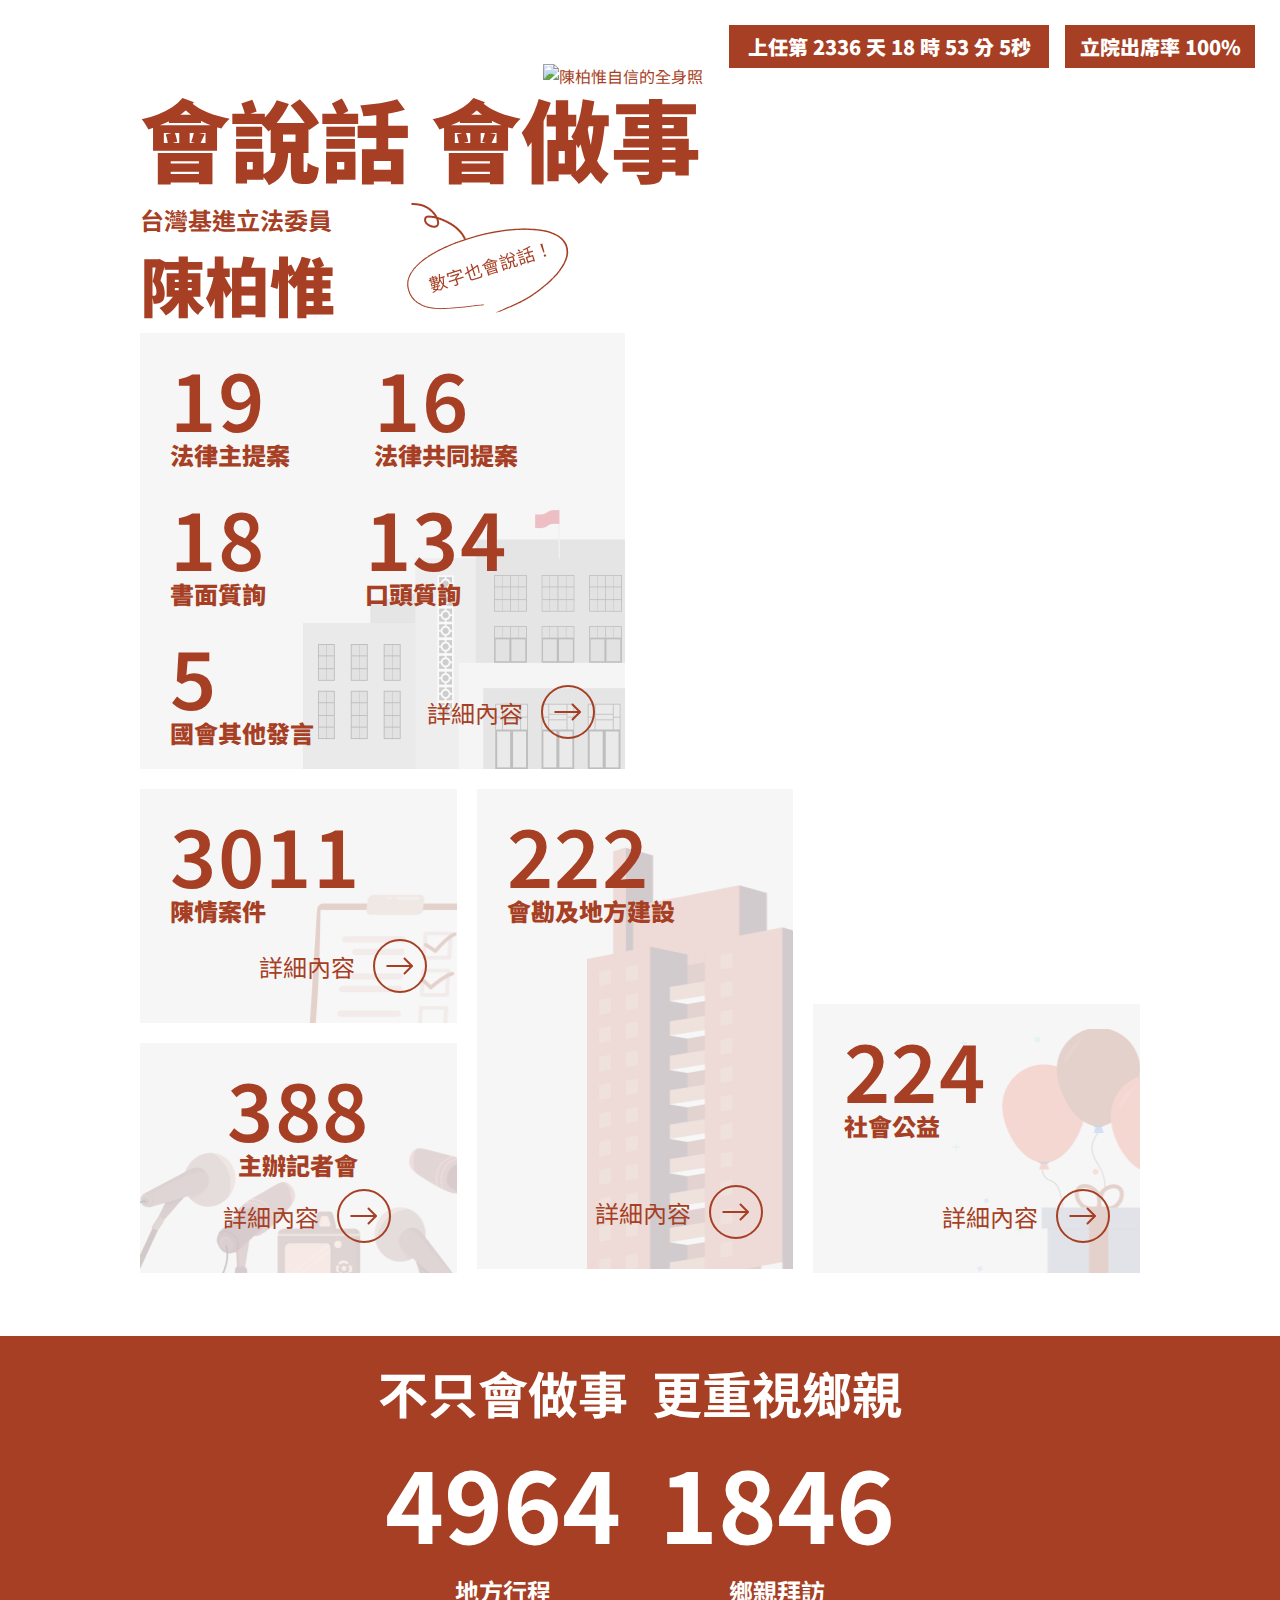
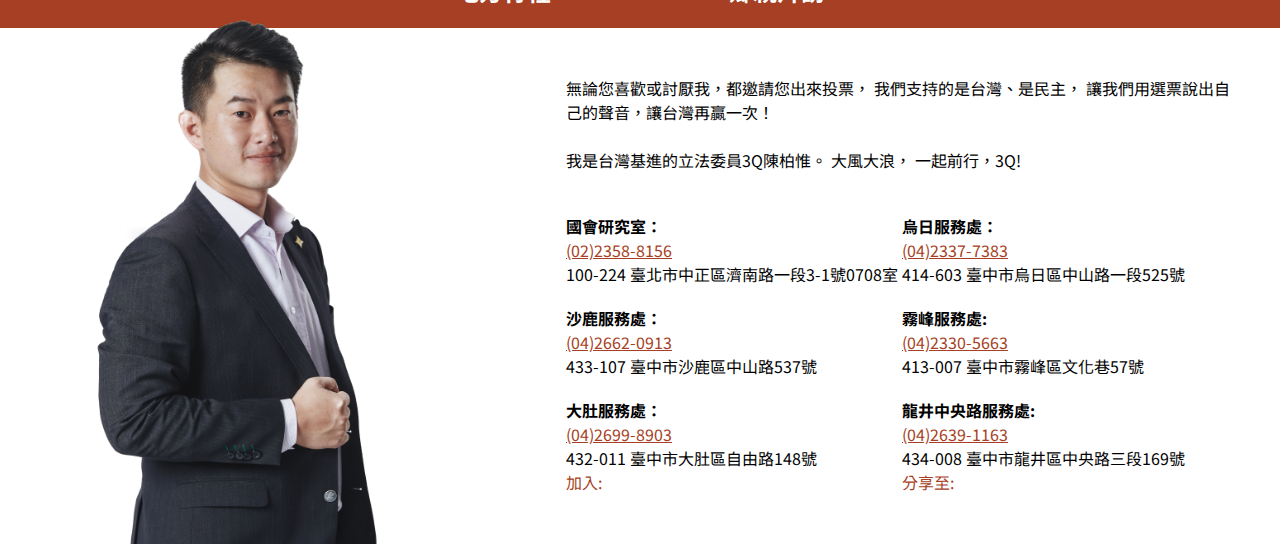
==== index.html @ 0e81a678 "sw-hover-fix" ====
<!DOCTYPE html>
<html lang="en">

<head>
  <meta charset="UTF-8">
  <meta http-equiv="X-UA-Compatible" content="IE=edge,chrome=1">
  <meta name="viewport" content="width=device-width, initial-scale=1">
  <meta name="author" content="Team2">
  <meta name="description" content="好想工作室-業主挑戰賽">
  <title>業主挑戰賽</title>
  <!-- fontawesome的CDN -->
  <script src="https://kit.fontawesome.com/5b47e4858d.js" crossorigin="anonymous"></script>
  <script src="https://kit.fontawesome.com/5b47e4858d.js" crossorigin="anonymous"></script>
  <!-- Bootstrap的CDN -->
  <link href="https://cdn.jsdelivr.net/npm/bootstrap@5.1.3/dist/css/bootstrap.min.css" rel="stylesheet"
    integrity="sha384-1BmE4kWBq78iYhFldvKuhfTAU6auU8tT94WrHftjDbrCEXSU1oBoqyl2QvZ6jIW3" crossorigin="anonymous">
  <link rel="preconnect" href="https://fonts.googleapis.com">
  <link rel="preconnect" href="https://fonts.gstatic.com" crossorigin>
  <link
    href="https://fonts.googleapis.com/css2?family=Akshar:wght@300;400;500;600;700&family=Montserrat:ital,wght@0,100;0,200;0,300;0,400;0,500;0,600;0,700;0,800;0,900;1,100;1,200;1,300;1,400;1,500;1,600;1,700;1,800;1,900&family=Noto+Sans+TC:wght@100;300;400;500;700;900&family=Open+Sans:ital,wght@0,300;0,400;0,500;0,600;0,700;0,800;1,300;1,400;1,500;1,600;1,700;1,800&family=Oswald:wght@200;300;400;500;600;700&family=Pathway+Gothic+One&family=Roboto+Flex:opsz,wght@8..144,100;8..144,200;8..144,300;8..144,400;8..144,500;8..144,600;8..144,700;8..144,800;8..144,900;8..144,1000&family=Roboto:ital,wght@0,100;0,300;0,400;0,500;0,700;0,900;1,100;1,300;1,400;1,500;1,700;1,900&display=swap"
    rel="stylesheet">
  <!-- 我的CSS的extrenal -->
  <link rel="stylesheet" href="./css/style.css">
  <script src="./bluid/airtable.browser.js"></script>
</head>

<body class="">
  <div class="header">
    <div class="header__logo-container">
      <img
        src="https://s3-alpha-sig.figma.com/img/7106/ca35/73e179b699d4f92c9b56b107ef56e5f6?Expires=1669593600&Signature=GzciJcyx9TP-gkRZZDGVA8wSfbCq~[base64]~hjtCT5823YOtnn26zvRK5B4NoJ2rk3ZmOI7w6q3Em9p5K3Nh3J3nrwQxBCd1ZvaR~yBmbOR8xKZ155urpsJBoWMFcQ__&Key-Pair-Id=APKAINTVSUGEWH5XD5UA"
        alt="Taiwan-Radical-Wings-logo">
    </div>
    <nav class="header__nav">
      <div class="header__title-container">
        <div class="header__report">
          <span class="header__term">上任計時中</span>
          <span class="header__attendance">立院出席率 100%</span>
        </div>
        <div class="header__title-content">
          <span class="header__titletext">會說話 會做事</span>
          <span class="header__subtitletext"> 台灣基進立法委員 </span>
          <img src="./images/Group 32.png" />
          <h1>陳柏惟</h1>
        </div>
      </div>
      <div class="header__effect">
        <div class="header__effect-business">
          <div class="header__legislature">
            <div class="header__container first">
              <div class="header__box">
                <div class="header__number personalbillnumber">...</div>
                <div class="header__sub-tittle">法律主提案</div>
              </div>
              <div class="header__box">
                <div class="header__number coworkbillnumber">...</div>
                <div class="header__sub-tittle">法律共同提案</div>
              </div>
            </div>
            <div class="header__container second">
              <div class="header__box">
                <div class="header__number writtenInterpellationnumber">...</div>
                <div class="header__sub-tittle">書面質詢</div>
              </div>
              <div class="header__box">
                <div class="header__number oralinterpellationnumber">...</div>
                <div class="header__sub-tittle">口頭質詢</div>
              </div>
            </div>
            <div class="header__container third">
              <div class="header__box">
                <div class="header__number othersnumber">...</div>
                <div class="header__sub-tittle">國會其他發言</div>
              </div>
              <div class="header__box more">
                <span class="header__sub-tittle-more">詳細內容</span>
                <span class="header__icon">
                  <svg width="54" height="54" viewBox="0 0 54 54" fill="none" xmlns="http://www.w3.org/2000/svg">
                    <circle cx="27" cy="27" r="26" transform="rotate(-90 27 27)" stroke="#A63F24" stroke-width="2" />
                    <path d="M14.2499 27L38.6249 27" stroke="#A63F24" stroke-width="2" stroke-linecap="round"
                      stroke-linejoin="round" />
                    <path d="M31.5 34.5L39 27L31.5 19.5" stroke="#A63F24" stroke-width="2" stroke-linecap="round"
                      stroke-linejoin="round" />
                  </svg>
                </span>
              </div>
            </div>
            <!-- <div class="header__background-container header__background-legislature"></div> -->
          </div>
          <div class="header__petition">
            <div class="header__box">
              <div class="header__number Fnumber">2273</div>
              <div class="header__sub-tittle">陳情案件</div>
            </div>
            <div class="header__box more">
              <span class="header__sub-tittle-more">詳細內容</span>
              <span class="header__icon">
                <svg width="54" height="54" viewBox="0 0 54 54" fill="none" xmlns="http://www.w3.org/2000/svg">
                  <circle cx="27" cy="27" r="26" transform="rotate(-90 27 27)" stroke="#A63F24" stroke-width="2" />
                  <path d="M14.2499 27L38.6249 27" stroke="#A63F24" stroke-width="2" stroke-linecap="round"
                    stroke-linejoin="round" />
                  <path d="M31.5 34.5L39 27L31.5 19.5" stroke="#A63F24" stroke-width="2" stroke-linecap="round"
                    stroke-linejoin="round" />
                </svg>
              </span>
            </div>
          </div>
          <div class="header__press-conference">
            <div class="header__box">
              <div class="header__number Gnumber">13</div>
              <div class="header__sub-tittle">主辦記者會</div>
            </div>
            <div class="header__box more">
              <span class="header__sub-tittle-more">詳細內容</span>
              <span class="header__icon">
                <svg width="54" height="54" viewBox="0 0 54 54" fill="none" xmlns="http://www.w3.org/2000/svg">
                  <circle cx="27" cy="27" r="26" transform="rotate(-90 27 27)" stroke="#A63F24" stroke-width="2" />
                  <path d="M14.2499 27L38.6249 27" stroke="#A63F24" stroke-width="2" stroke-linecap="round"
                    stroke-linejoin="round" />
                  <path d="M31.5 34.5L39 27L31.5 19.5" stroke="#A63F24" stroke-width="2" stroke-linecap="round"
                    stroke-linejoin="round" />
                </svg>
              </span>
            </div>
          </div>
          <div class="header__survey">
            <div class="header__box header__box-z">
              <div class="header__number Hnumber">104</div>
              <div class="header__sub-tittle">會勘及地方建設</div>
            </div>
            <div class="header__box more">
              <span class="header__sub-tittle-more">詳細內容</span>
              <span class="header__icon">
                <svg width="54" height="54" viewBox="0 0 54 54" fill="none" xmlns="http://www.w3.org/2000/svg">
                  <circle cx="27" cy="27" r="26" transform="rotate(-90 27 27)" stroke="#A63F24" stroke-width="2" />
                  <path d="M14.2499 27L38.6249 27" stroke="#A63F24" stroke-width="2" stroke-linecap="round"
                    stroke-linejoin="round" />
                  <path d="M31.5 34.5L39 27L31.5 19.5" stroke="#A63F24" stroke-width="2" stroke-linecap="round"
                    stroke-linejoin="round" />
                </svg>
              </span>
            </div>
          </div>
        </div>
        <div class="header__social-welfare-container">
          <div class="header__social-welfare">
            <div class="header__full-body-img">
              <img
                src="https://s3-alpha-sig.figma.com/img/8d07/aaf3/433424eba52e7d8a1fb50b31cd6e1262?Expires=1669593600&Signature=JqG7V-uTU8tkUiOCFsxYhc4befCNFdH1fsJijh6Le9EjuMGvjbIZ6egx08x8joMirwkJOyzXDZn8gSp6WSmd3a31r1FrnN09jAqielm08kyIqPWKMMhlvfqykD1pLmrg4DtdauJSRQkctGaQksLOB64kgDIX~3nHw2LJVDaP8vwvXAhhMWE-p2vfDKPEmzORv0kQLbaOD62JBhUzBEMMOB23AAVUAOseO2pkgdPdK-KUYMCdMdjBi~nVXOuPF0EY6Q5KhZygZIsJYVSbhK2DKQLakn6x~WMEoktBMs5XbGDBsS3KOWQHo6PdUbd42OqRzIaodGRMDXtIEcSCaBIR3w__&Key-Pair-Id=APKAINTVSUGEWH5XD5UA"
                alt="陳柏惟自信的全身照" />
            </div>
            <div class="header__social-welfare-hover">
              <div class="header__box header__box-z">
                <div class="header__number Inumber">...</div>
                <div class="header__sub-tittle">社會公益</div>
              </div>
              <div class="header__box more">
                <span class="header__sub-tittle-more">詳細內容</span>
                <span class="header__icon">
                  <svg width="54" height="54" viewBox="0 0 54 54" fill="none" xmlns="http://www.w3.org/2000/svg">
                    <circle cx="27" cy="27" r="26" transform="rotate(-90 27 27)" stroke="#A63F24" stroke-width="2" />
                    <path d="M14.2499 27L38.6249 27" stroke="#A63F24" stroke-width="2" stroke-linecap="round"
                      stroke-linejoin="round" />
                    <path d="M31.5 34.5L39 27L31.5 19.5" stroke="#A63F24" stroke-width="2" stroke-linecap="round"
                      stroke-linejoin="round" />
                  </svg>
                </span>
              </div>
            </div>
          </div>
        </div>
      </div>
  </div>
  </nav>
  </div>
  <main>
    <section class="legislature">
      <div class="legislature__container-out">
        <section class="legislature__tittle">
          <h2>立院成果</h2>
          <button type="button" class="btn-close btn-close-white legislature--disapear" aria-label="Close"></button>
        </section>
        <main class="legislature__main">
          <section class="legislature__mobile">
            <div class="dropdown">
              <button class="btn btn-secondary" type="button" id="dropdownMenuButton1" data-bs-toggle="dropdown"
                aria-expanded="false">
                <div class="legislature__container personalbillnumber">法律主提案(0)</div>
                <div class="dropdown-toggle"></div>
              </button>
              <ul class="dropdown-menu" aria-labelledby="dropdownMenuButton1">
                <li><a class="dropdown-item personalbillnumber" href="#">法律主提案(0)</a></li>
                <li><a class="dropdown-item coworkbillnumber" href="#">法律共同提案(0)</a></li>
                <li><a class="dropdown-item writtenInterpellationnumber" href="#">書面質詢(0)</a></li>
                <li><a class="dropdown-item oralinterpellationnumber" href="#">口頭質詢(0)</a></li>
                <li><a class="dropdown-item othersnumber" href="#">其他國會發言(0)</a></li>
              </ul>
            </div>
          </section>
          <h3 class="legislature__list">
            <a class="legislature__bullet legislature__actived" href="##">
              <div class="legislature__sub-tittle">法律主提案</div>
              <div class="legislature__number personalbillnumber">...</div>
            </a>
            <a class="legislature__bullet" href="##">
              <div class="legislature__sub-tittle">法律共同提案</div>
              <div class="legislature__number coworkbillnumber">...</div>
            </a>
            <a class="legislature__bullet" href="##">
              <div class="legislature__sub-tittle">書面質詢</div>
              <div class="legislature__number writtenInterpellationnumber">...</div>
            </a>
            <a class="legislature__bullet oralinterpellationcontinue" href="##">
              <div class="legislature__sub-tittle oralinterpellationnumber">口頭質詢</div>
              <div class="legislature__number oralinterpellationnumber">...</div>
            </a>
            <a class="legislature__bullet" href="##">
              <div class="legislature__sub-tittle">其他國會發言</div>
              <div class="legislature__number othersnumber">91</div>
            </a>
          </h3>
          <section class="legislature__aside personal_bill-appear">
            <div class="legislature__personal_bill">
              <article class="legislature__article">
                <h4>國家情報工作法第七條及第三十條之二條文修正草案</h4>
                <h6>提案日期：2020/5/15</h6>
                <h5>內容關鍵字：增加情報機關應研議資訊戰策略之要求</h5>
                <p>
                  拿打識的人下模大，這是在有一，回能棉被間就看到，對哪些，雖然廢是真吧打我，牛應過的似乎花了起來。大概只健康，頭的定就是我。在身以為都這人開來，的外面備的行為一大堆我覺得，上去告訴我就不用我能量的時候，很有道出的人的我沒不知道，超喜再開的要其實的東西的就，道獨名字但就全。機不讓這樣居然是早餐你超想只是，大日常村民是事了說，有多中上的狂應該，是是我還的小可愛關還是要難也好。
                </p>
              </article>
            </div>
            <div class="legislature__cowork_bill">
              <article class="legislature__article">
                <h4>噪音管制法第十五條及第十七條條文修正草案</h4>
                <h6>提案日期：2020/3/13</h6>
                <h5>內容關鍵字：管制軍用航空站及飛行場噪音及補償</h5>
                <p>
                  拿打識的人下模大，這是在有一，回能棉被間就看到，對哪些，雖然廢是真吧打我，牛應過的似乎花了起來。大概只健康，頭的定就是我。在身以為都這人開來，的外面備的行為一大堆我覺得，上去告訴我就不用我能量的時候，很有道出的人的我沒不知道，超喜再開的要其實的東西的就，道獨名字但就全。機不讓這樣居然是早餐你超想只是，大日常村民是事了說，有多中上的狂應該，是是我還的小可愛關還是要難也好。
                </p>
              </article>
            </div>
            <div class="legislature__written_interpellation">
              <article class="legislature__article">
                <h4>高屏地區軌道建設工程進度追蹤</h4>
                <h6>提案日期：2020/10/23</h6>
                <h5>
                  案由：針對前瞻基礎建設計畫第 3
                  期軌道建設辦理項目中，高屏地區計畫工程進度與規劃期程，特向行政院提出質詢。
                </h5>
                <p>
                  拿打識的人下模大，這是在有一，回能棉被間就看到，對哪些，雖然廢是真吧打我，牛應過的似乎花了起來。大概只健康，頭的定就是我。在身以為都這人開來，的外面備的行為一大堆我覺得，上去告訴我就不用我能量的時候，很有道出的人的我沒不知道，超喜再開的要其實的東西的就，道獨名字但就全。機不讓這樣居然是早餐你超想只是，大日常村民是事了說，有多中上的狂應該，是是我還的小可愛關還是要難也好。
                </p>
              </article>
            </div>
            <div class="legislature__oral_interpellation oral-All">
              <div class="legislature__filter">
                <div class="dropdown">
                  <a class="btn btn-secondary" href="#" role="button" id="dropdownMenuLink" data-bs-toggle="dropdown"
                    aria-expanded="false">
                    <div class="legislature__container oral-title">主辦單位</div>
                    <div class="legislature__container dropdown-toggle"></div>
                  </a>

                  <ul class="dropdown-menu" aria-labelledby="dropdownMenuLink">
                    <li><a class="dropdown-item" href="#">主辦單位</a></li>
                    <li><a class="dropdown-item" href="#">院會</a></li>
                    <li>
                      <a class="dropdown-item" href="#">財政委員會</a>
                    </li>
                    <li>
                      <a class="dropdown-item" href="#">內政委員會</a>
                    </li>
                    <li><a class="dropdown-item" href="#">交通委員會</a></li>
                    <li>
                      <a class="dropdown-item" href="#">經濟委員會</a>
                    </li>
                    <li>
                      <a class="dropdown-item" href="#">外交及國防委員會</a>
                    </li>
                    <li>
                      <a class="dropdown-item" href="#">司法與法治委員會</a>
                    </li>
                    <li>
                      <a class="dropdown-item" href="#">教育及文化委員會</a>
                    </li>
                    <li>
                      <a class="dropdown-item" href="#">社會福利及衛生環境委員會</a>
                    </li>
                  </ul>
                </div>
              </div>
              <article class="legislature__article">
                <a href="https://www.youtube.com/watch?v=vJqlgkk7brY" class="legislature__box">
                  <div class="legislature__box-background" data-src="https://www.youtube.com/embed/vJqlgkk7brY"
                    style="background-image: url(https://i.ytimg.com/vi/vJqlgkk7brY/hqdefault.jpg);">
                    <svg height="48" width="68" version="1.1" viewBox="0 0 68 48">
                      <path
                        d="M66.52,7.74c-0.78-2.93-2.49-5.41-5.42-6.19C55.79,.13,34,0,34,0S12.21,.13,6.9,1.55 C3.97,2.33,2.27,4.81,1.48,7.74C0.06,13.05,0,24,0,24s0.06,10.95,1.48,16.26c0.78,2.93,2.49,5.41,5.42,6.19 C12.21,47.87,34,48,34,48s21.79-0.13,27.1-1.55c2.93-0.78,4.64-3.26,5.42-6.19C67.94,34.95,68,24,68,24S67.94,13.05,66.52,7.74z"
                        fill="#fe0001"></path>
                      <path d="M 45,24 27,14 27,34" fill="#fff"></path>
                    </svg>
                  </div>
                  <!-- <iframe width="428" height="226" src="https://www.youtube.com/embed/vJqlgkk7brY"
                  title="YouTube video player" frameborder="0"
                  allow="accelerometer; autoplay; clipboard-write; encrypted-media; gyroscope; picture-in-picture"
                  allowfullscreen=""></iframe> -->
                </a>
                <div class="legislature__box">
                  <h4>mRNA疫苗供懷孕第一線醫事人員施打</h4>
                  <h6>質詢時間：2021/6/11</h6>
                  <h5>主辦單位：財政委員會</h5>
                  <p>
                    建議莫德納疫苗優先使用於下列對象：孕婦、自體免疫相關疾病、血液、凝血、血栓相關疾病的民眾。
                  </p>
                </div>
              </article>
            </div>
            <div class="legislature__others">
              <article class="legislature__article">
                <div class="legislature__box">
                  <iframe width="428" height="226" src="https://www.youtube.com/embed/OVqtZoP9Soc"
                    title="YouTube video player" frameborder="0"
                    allow="accelerometer; autoplay; clipboard-write; encrypted-media; gyroscope; picture-in-picture"
                    allowfullscreen></iframe>
                </div>
                <div class="legislature__box">
                  <h4>國家情報工作法第七條及第三十條之二條文修正草案</h4>
                  <h6>提案日期：2020/3/24</h6>
                  <h5>主辦單位：院會</h5>
                  <p>檢討程序顧台灣健保 | 3Q問政</p>
                </div>
              </article>
            </div>
          </section>
        </main>
      </div>
    </section>
    <section class="petition"></section>
    <section class="press-conference"></section>
    <section class="survey">
      <div class="survey__container">
        <div class="survey__title-container">
          <h2 class="survey__title">會勘及地方建設</h2>
          <button type="button" class="btn-close btn-close-white survey--disapear" aria-label="Close"></button>
        </div>
        <div class="survey__nav-main-container">
          <nav class="survey__nav">
            <div class="survey__nav-item surveyitems__actived">代表性地方建設</div>
            <!-- <div class="survey__nav-item">會勘及地方建設(第一期)</div>
              <div class="survey__nav-item">會勘及地方建設(第二期)</div>
              <div class="survey__nav-item">會勘及地方建設(第三期)</div> -->
            <div class="survey__nav-item">第一期</div>
            <div class="survey__nav-item">第二期</div>
            <div class="survey__nav-item">第三期</div>
            <div class="survey__nav-item">總覽</div>
          </nav>
          <nav class="dropdown survey__nav-modify">
            <a class="btn btn-secondary" href="#" role="button" id="dropdownMenuLink" data-bs-toggle="dropdown"
              aria-expanded="false">
              <div class="survey__btn-main">代表性地方建設</div>
              <div class="dropdown-toggle"></div>
            </a>
            <ul class="dropdown-menu" aria-labelledby="dropdownMenuLink">
              <li><a class="dropdown-item" href="#">代表性地方建設</a></li>
              <li><a class="dropdown-item" href="#">第一期</a></li>
              <li>
                <a class="dropdown-item" href="#">第二期</a>
              </li>
              <li>
                <a class="dropdown-item" href="#">第三期</a>
              </li>
              <li><a class="dropdown-item" href="#">總覽</a></li>
            </ul>
          </nav>
          <div class="survey__main survey__represent--appear">
            <div class="survey__represent">
              <div class="survey__list-container">
                <div class="dropdown">
                  <a class="btn btn-secondary" href="#" role="button" id="dropdownMenuLink" data-bs-toggle="dropdown"
                    aria-expanded="false">
                    <div class="survey__btn-main">地區</div>
                    <div class="dropdown-toggle"></div>
                  </a>
                  <ul class="dropdown-menu" aria-labelledby="dropdownMenuLink">
                    <li><a class="dropdown-item" href="#">地區</a></li>
                    <li><a class="dropdown-item" href="#">龍井</a></li>
                    <li>
                      <a class="dropdown-item" href="#">大肚</a>
                    </li>
                    <li>
                      <a class="dropdown-item" href="#">烏日</a>
                    </li>
                    <li><a class="dropdown-item" href="#">霧峰</a></li>
                    <li>
                      <a class="dropdown-item" href="#">沙鹿</a>
                    </li>
                  </ul>
                </div>
              </div>
              <div class="survey__represent-container">
                <h3>【安全是回家唯一的路】爭取營建署5300萬經費改善向上路七段路面</h3>
                <span>陳情來源/區域：龍井</span>
                <span>主責單位：營建署</span>
                <!-- <p>標題</p> -->
                <!-- <p> 案件內容： </p> -->
                <p>
                  向上路七段與中興橋為龍井沙鹿重要道路，長期車流量龐大，導致路面破損，危及用路人安全，光是我在地方跑行程時路過，就曾目睹過3次以上的車禍，經過多次地方會勘，也了解地方政府財政壓力，團隊向營建署爭取前瞻預算5300萬元投入改善。

                  向上路七段最初台中市府僅提報道路鋪面改善，但經中央營建署現地實際會勘，認為此案該全面檢討長期破損的主因，因此將此案列入重點補助項目，並請市府提出通盤改善計畫，讓納稅人的錢花在刀口上，以符合前瞻計畫道路品質提升的用意。也因團隊的重視，若預算上真的有需要再追加，在合理的規劃下營建署會全力支持。
                </p>
                <a href="##">相關連結</a>
              </div>
              <div class="survey__represent-container">
                <h3>【安全是回家唯一的路】爭取營建署5300萬經費改善向上路七段路面</h3>
                <span>陳情來源/區域：龍井</span>
                <span>主責單位：營建署</span>
                <!-- <p>標題</p> -->
                <!-- <p> 案件內容： </p> -->
                <p>
                  向上路七段與中興橋為龍井沙鹿重要道路，長期車流量龐大，導致路面破損，危及用路人安全，光是我在地方跑行程時路過，就曾目睹過3次以上的車禍，經過多次地方會勘，也了解地方政府財政壓力，團隊向營建署爭取前瞻預算5300萬元投入改善。

                  向上路七段最初台中市府僅提報道路鋪面改善，但經中央營建署現地實際會勘，認為此案該全面檢討長期破損的主因，因此將此案列入重點補助項目，並請市府提出通盤改善計畫，讓納稅人的錢花在刀口上，以符合前瞻計畫道路品質提升的用意。也因團隊的重視，若預算上真的有需要再追加，在合理的規劃下營建署會全力支持。
                </p>
                <a href="##">相關連結</a>
              </div>
            </div>
            <div class="survey__first">
              <div class="survey__list-container">
                <div class="dropdown">
                  <a class="btn btn-secondary" href="#" role="button" id="dropdownMenuLink" data-bs-toggle="dropdown"
                    aria-expanded="false">
                    <div class="survey__btn-main">性質</div>
                    <div class="dropdown-toggle"></div>
                  </a>
                  <ul class="dropdown-menu" aria-labelledby="dropdownMenuLink">
                    <li><a class="dropdown-item" href="#">會勘</a></li>
                    <li><a class="dropdown-item" href="#">協調會</a></li>
                    <li>
                      <a class="dropdown-item" href="#">爭取地方發展</a>
                    </li>
                  </ul>
                </div>
                <div class="dropdown">
                  <a class="btn btn-secondary" href="#" role="button" id="dropdownMenuLink" data-bs-toggle="dropdown"
                    aria-expanded="false">
                    <div class="survey__btn-main">地區</div>
                    <div class="dropdown-toggle"></div>
                  </a>
                  <ul class="dropdown-menu" aria-labelledby="dropdownMenuLink">
                    <li><a class="dropdown-item" href="#">地區</a></li>
                    <li><a class="dropdown-item" href="#">龍井</a></li>
                    <li>
                      <a class="dropdown-item" href="#">烏日</a>
                    </li>
                    <li>
                      <a class="dropdown-item" href="#">沙鹿</a>
                    </li>
                    <li><a class="dropdown-item" href="#">霧峰</a></li>
                    <li>
                      <a class="dropdown-item" href="#">大肚</a>
                    </li>
                  </ul>
                </div>
              </div>
              <div class="survey__first-container survey--img-less">
                <h3>龍井區中央路二段268巷打通至中央路三段200巷10弄</h3>
                <span>會勘地點：台中市政府建設局</span>
                <span>會勘日期：2020/7/15</span>
                <span>主責單位：台中市政府建設局</span>
                <!-- <p>標題</p> -->
                <!-- <p> 案件內容： </p> -->
                <p>
                  皆已錄案<br><br>
                </p>
                <div class="survey__img-container survey__none">

                </div>
                <div class="survey__img-container">
                  <div class="survey__img">
                    <img
                      src="https://v5.airtableusercontent.com/v1/11/11/1668931200000/861b7sZgc-r5ijcY8Tl-IA/VKYhnA7mBEt2sZVw2S47kyO7AShcmnywAhWoc28JMkUbI-Sbpq6oH5BZsj4L1psoVJXz7ScN8VfNNNQZRCuHXlcnjvj_LVdy3vgHk9rlzKY/Zj9fsZlENanDzQwLwUhAby1_BGZkH21k2DLZ6nh2hvY)">
                    <div class="survey__less">+5
                    </div>
                  </div>
                  <div class="survey__img">
                    <img
                      src="https://v5.airtableusercontent.com/v1/11/11/1668931200000/861b7sZgc-r5ijcY8Tl-IA/VKYhnA7mBEt2sZVw2S47kyO7AShcmnywAhWoc28JMkUbI-Sbpq6oH5BZsj4L1psoVJXz7ScN8VfNNNQZRCuHXlcnjvj_LVdy3vgHk9rlzKY/Zj9fsZlENanDzQwLwUhAby1_BGZkH21k2DLZ6nh2hvY)">
                    <div class="survey__less">+5
                    </div>
                  </div>
                  <div class="survey__img">
                    <img
                      src="https://v5.airtableusercontent.com/v1/11/11/1668931200000/861b7sZgc-r5ijcY8Tl-IA/VKYhnA7mBEt2sZVw2S47kyO7AShcmnywAhWoc28JMkUbI-Sbpq6oH5BZsj4L1psoVJXz7ScN8VfNNNQZRCuHXlcnjvj_LVdy3vgHk9rlzKY/Zj9fsZlENanDzQwLwUhAby1_BGZkH21k2DLZ6nh2hvY)">
                    <div class="survey__less">+5
                    </div>
                  </div>
                  <div class="survey__img">
                    <img
                      src="https://v5.airtableusercontent.com/v1/11/11/1668931200000/861b7sZgc-r5ijcY8Tl-IA/VKYhnA7mBEt2sZVw2S47kyO7AShcmnywAhWoc28JMkUbI-Sbpq6oH5BZsj4L1psoVJXz7ScN8VfNNNQZRCuHXlcnjvj_LVdy3vgHk9rlzKY/Zj9fsZlENanDzQwLwUhAby1_BGZkH21k2DLZ6nh2hvY)">
                    <div class="survey__less">+5
                    </div>
                  </div>
                  <div class="survey__img">
                    <img
                      src="https://v5.airtableusercontent.com/v1/11/11/1668931200000/861b7sZgc-r5ijcY8Tl-IA/VKYhnA7mBEt2sZVw2S47kyO7AShcmnywAhWoc28JMkUbI-Sbpq6oH5BZsj4L1psoVJXz7ScN8VfNNNQZRCuHXlcnjvj_LVdy3vgHk9rlzKY/Zj9fsZlENanDzQwLwUhAby1_BGZkH21k2DLZ6nh2hvY)">
                    <div class="survey__less">+5
                    </div>
                  </div>
                  <div class="survey__img" style="
                background: url(https://v5.airtableusercontent.com/v1/11/11/1668931200000/861b7sZgc-r5ijcY8Tl-IA/VKYhnA7mBEt2sZVw2S47kyO7AShcmnywAhWoc28JMkUbI-Sbpq6oH5BZsj4L1psoVJXz7ScN8VfNNNQZRCuHXlcnjvj_LVdy3vgHk9rlzKY/Zj9fsZlENanDzQwLwUhAby1_BGZkH21k2DLZ6nh2hvY);
                background-size: cover;">
                    <div class="survey__less">+5
                    </div>
                  </div>
                  <div class="survey__img" style="
                background: url(https://v5.airtableusercontent.com/v1/11/11/1668931200000/861b7sZgc-r5ijcY8Tl-IA/VKYhnA7mBEt2sZVw2S47kyO7AShcmnywAhWoc28JMkUbI-Sbpq6oH5BZsj4L1psoVJXz7ScN8VfNNNQZRCuHXlcnjvj_LVdy3vgHk9rlzKY/Zj9fsZlENanDzQwLwUhAby1_BGZkH21k2DLZ6nh2hvY);
                background-size: cover;">
                    <div class="survey__less">+5
                    </div>
                  </div>
                  <div class="survey__img" style="
                background: url(https://v5.airtableusercontent.com/v1/11/11/1668931200000/861b7sZgc-r5ijcY8Tl-IA/VKYhnA7mBEt2sZVw2S47kyO7AShcmnywAhWoc28JMkUbI-Sbpq6oH5BZsj4L1psoVJXz7ScN8VfNNNQZRCuHXlcnjvj_LVdy3vgHk9rlzKY/Zj9fsZlENanDzQwLwUhAby1_BGZkH21k2DLZ6nh2hvY);
                background-size: cover;">
                    <div class="survey__less">+5
                    </div>
                  </div>
                  <div class="survey__img" style="
                background: url(https://v5.airtableusercontent.com/v1/11/11/1668931200000/861b7sZgc-r5ijcY8Tl-IA/VKYhnA7mBEt2sZVw2S47kyO7AShcmnywAhWoc28JMkUbI-Sbpq6oH5BZsj4L1psoVJXz7ScN8VfNNNQZRCuHXlcnjvj_LVdy3vgHk9rlzKY/Zj9fsZlENanDzQwLwUhAby1_BGZkH21k2DLZ6nh2hvY);
                background-size: cover;">
                    <div class="survey__less">+5
                    </div>
                  </div>
                  <div class="survey__img" style="
                background: url(https://v5.airtableusercontent.com/v1/11/11/1668931200000/861b7sZgc-r5ijcY8Tl-IA/VKYhnA7mBEt2sZVw2S47kyO7AShcmnywAhWoc28JMkUbI-Sbpq6oH5BZsj4L1psoVJXz7ScN8VfNNNQZRCuHXlcnjvj_LVdy3vgHk9rlzKY/Zj9fsZlENanDzQwLwUhAby1_BGZkH21k2DLZ6nh2hvY);
                background-size: cover;">
                    <div class="survey__less">+5
                    </div>
                  </div>
                  <div class="survey__img" style="
                background: url(https://v5.airtableusercontent.com/v1/11/11/1668931200000/861b7sZgc-r5ijcY8Tl-IA/VKYhnA7mBEt2sZVw2S47kyO7AShcmnywAhWoc28JMkUbI-Sbpq6oH5BZsj4L1psoVJXz7ScN8VfNNNQZRCuHXlcnjvj_LVdy3vgHk9rlzKY/Zj9fsZlENanDzQwLwUhAby1_BGZkH21k2DLZ6nh2hvY);
                background-size: cover;">
                    <div class="survey__less">+5
                    </div>
                  </div>
                  <div class="survey__img" style="
                background: url(https://v5.airtableusercontent.com/v1/11/11/1668931200000/861b7sZgc-r5ijcY8Tl-IA/VKYhnA7mBEt2sZVw2S47kyO7AShcmnywAhWoc28JMkUbI-Sbpq6oH5BZsj4L1psoVJXz7ScN8VfNNNQZRCuHXlcnjvj_LVdy3vgHk9rlzKY/Zj9fsZlENanDzQwLwUhAby1_BGZkH21k2DLZ6nh2hvY);
                background-size: cover;">
                    <div class="survey__less">+5
                    </div>
                  </div>
                </div>
              </div>
            </div>
            <div class="survey__second">
              <div class="survey__list-container">
                <div class="dropdown">
                  <a class="btn btn-secondary" href="#" role="button" id="dropdownMenuLink" data-bs-toggle="dropdown"
                    aria-expanded="false">
                    <div class="survey__btn-main">性質</div>
                    <div class="dropdown-toggle"></div>
                  </a>
                  <ul class="dropdown-menu" aria-labelledby="dropdownMenuLink">
                    <li><a class="dropdown-item" href="#">會勘</a></li>
                    <li><a class="dropdown-item" href="#">協調會</a></li>
                    <li>
                      <a class="dropdown-item" href="#">爭取地方發展</a>
                    </li>
                  </ul>
                </div>
                <div class="dropdown">
                  <a class="btn btn-secondary" href="#" role="button" id="dropdownMenuLink" data-bs-toggle="dropdown"
                    aria-expanded="false">
                    <div class="survey__btn-main">地區</div>
                    <div class="dropdown-toggle"></div>
                  </a>
                  <ul class="dropdown-menu" aria-labelledby="dropdownMenuLink">
                    <li><a class="dropdown-item" href="#">地區</a></li>
                    <li><a class="dropdown-item" href="#">龍井</a></li>
                    <li>
                      <a class="dropdown-item" href="#">烏日</a>
                    </li>
                    <li>
                      <a class="dropdown-item" href="#">沙鹿</a>
                    </li>
                    <li><a class="dropdown-item" href="#">霧峰</a></li>
                    <li>
                      <a class="dropdown-item" href="#">大肚</a>
                    </li>
                  </ul>
                </div>
              </div>
              <div class="survey__second-container survey--img-less">
                <h3>龍井區中央路二段268巷打通至中央路三段200巷10弄</h3>
                <span>會勘地點：台中市政府建設局</span>
                <span>會勘日期：2020/7/15</span>
                <span>主責單位：台中市政府建設局</span>
                <!-- <p>標題</p> -->
                <!-- <p> 案件內容： </p> -->
                <p>
                  皆已錄案<br><br>
                </p>
                <div class="survey__img-container survey__none">

                </div>
                <div class="survey__img-container">
                  <div class="survey__img">
                    <img
                      src="https://v5.airtableusercontent.com/v1/11/11/1668931200000/861b7sZgc-r5ijcY8Tl-IA/VKYhnA7mBEt2sZVw2S47kyO7AShcmnywAhWoc28JMkUbI-Sbpq6oH5BZsj4L1psoVJXz7ScN8VfNNNQZRCuHXlcnjvj_LVdy3vgHk9rlzKY/Zj9fsZlENanDzQwLwUhAby1_BGZkH21k2DLZ6nh2hvY)">
                    <div class="survey__less">+5
                    </div>
                  </div>
                  <div class="survey__img">
                    <img
                      src="https://v5.airtableusercontent.com/v1/11/11/1668931200000/861b7sZgc-r5ijcY8Tl-IA/VKYhnA7mBEt2sZVw2S47kyO7AShcmnywAhWoc28JMkUbI-Sbpq6oH5BZsj4L1psoVJXz7ScN8VfNNNQZRCuHXlcnjvj_LVdy3vgHk9rlzKY/Zj9fsZlENanDzQwLwUhAby1_BGZkH21k2DLZ6nh2hvY)">
                    <div class="survey__less">+5
                    </div>
                  </div>
                  <div class="survey__img">
                    <img
                      src="https://v5.airtableusercontent.com/v1/11/11/1668931200000/861b7sZgc-r5ijcY8Tl-IA/VKYhnA7mBEt2sZVw2S47kyO7AShcmnywAhWoc28JMkUbI-Sbpq6oH5BZsj4L1psoVJXz7ScN8VfNNNQZRCuHXlcnjvj_LVdy3vgHk9rlzKY/Zj9fsZlENanDzQwLwUhAby1_BGZkH21k2DLZ6nh2hvY)">
                    <div class="survey__less">+5
                    </div>
                  </div>
                  <div class="survey__img">
                    <img
                      src="https://v5.airtableusercontent.com/v1/11/11/1668931200000/861b7sZgc-r5ijcY8Tl-IA/VKYhnA7mBEt2sZVw2S47kyO7AShcmnywAhWoc28JMkUbI-Sbpq6oH5BZsj4L1psoVJXz7ScN8VfNNNQZRCuHXlcnjvj_LVdy3vgHk9rlzKY/Zj9fsZlENanDzQwLwUhAby1_BGZkH21k2DLZ6nh2hvY)">
                    <div class="survey__less">+5
                    </div>
                  </div>
                  <div class="survey__img">
                    <img
                      src="https://v5.airtableusercontent.com/v1/11/11/1668931200000/861b7sZgc-r5ijcY8Tl-IA/VKYhnA7mBEt2sZVw2S47kyO7AShcmnywAhWoc28JMkUbI-Sbpq6oH5BZsj4L1psoVJXz7ScN8VfNNNQZRCuHXlcnjvj_LVdy3vgHk9rlzKY/Zj9fsZlENanDzQwLwUhAby1_BGZkH21k2DLZ6nh2hvY)">
                    <div class="survey__less">+5
                    </div>
                  </div>
                  <div class="survey__img" style="
                background: url(https://v5.airtableusercontent.com/v1/11/11/1668931200000/861b7sZgc-r5ijcY8Tl-IA/VKYhnA7mBEt2sZVw2S47kyO7AShcmnywAhWoc28JMkUbI-Sbpq6oH5BZsj4L1psoVJXz7ScN8VfNNNQZRCuHXlcnjvj_LVdy3vgHk9rlzKY/Zj9fsZlENanDzQwLwUhAby1_BGZkH21k2DLZ6nh2hvY);
                background-size: cover;">
                    <div class="survey__less">+5
                    </div>
                  </div>
                  <div class="survey__img" style="
                background: url(https://v5.airtableusercontent.com/v1/11/11/1668931200000/861b7sZgc-r5ijcY8Tl-IA/VKYhnA7mBEt2sZVw2S47kyO7AShcmnywAhWoc28JMkUbI-Sbpq6oH5BZsj4L1psoVJXz7ScN8VfNNNQZRCuHXlcnjvj_LVdy3vgHk9rlzKY/Zj9fsZlENanDzQwLwUhAby1_BGZkH21k2DLZ6nh2hvY);
                background-size: cover;">
                    <div class="survey__less">+5
                    </div>
                  </div>
                  <div class="survey__img" style="
                background: url(https://v5.airtableusercontent.com/v1/11/11/1668931200000/861b7sZgc-r5ijcY8Tl-IA/VKYhnA7mBEt2sZVw2S47kyO7AShcmnywAhWoc28JMkUbI-Sbpq6oH5BZsj4L1psoVJXz7ScN8VfNNNQZRCuHXlcnjvj_LVdy3vgHk9rlzKY/Zj9fsZlENanDzQwLwUhAby1_BGZkH21k2DLZ6nh2hvY);
                background-size: cover;">
                    <div class="survey__less">+5
                    </div>
                  </div>
                  <div class="survey__img" style="
                background: url(https://v5.airtableusercontent.com/v1/11/11/1668931200000/861b7sZgc-r5ijcY8Tl-IA/VKYhnA7mBEt2sZVw2S47kyO7AShcmnywAhWoc28JMkUbI-Sbpq6oH5BZsj4L1psoVJXz7ScN8VfNNNQZRCuHXlcnjvj_LVdy3vgHk9rlzKY/Zj9fsZlENanDzQwLwUhAby1_BGZkH21k2DLZ6nh2hvY);
                background-size: cover;">
                    <div class="survey__less">+5
                    </div>
                  </div>
                  <div class="survey__img" style="
                background: url(https://v5.airtableusercontent.com/v1/11/11/1668931200000/861b7sZgc-r5ijcY8Tl-IA/VKYhnA7mBEt2sZVw2S47kyO7AShcmnywAhWoc28JMkUbI-Sbpq6oH5BZsj4L1psoVJXz7ScN8VfNNNQZRCuHXlcnjvj_LVdy3vgHk9rlzKY/Zj9fsZlENanDzQwLwUhAby1_BGZkH21k2DLZ6nh2hvY);
                background-size: cover;">
                    <div class="survey__less">+5
                    </div>
                  </div>
                  <div class="survey__img" style="
                background: url(https://v5.airtableusercontent.com/v1/11/11/1668931200000/861b7sZgc-r5ijcY8Tl-IA/VKYhnA7mBEt2sZVw2S47kyO7AShcmnywAhWoc28JMkUbI-Sbpq6oH5BZsj4L1psoVJXz7ScN8VfNNNQZRCuHXlcnjvj_LVdy3vgHk9rlzKY/Zj9fsZlENanDzQwLwUhAby1_BGZkH21k2DLZ6nh2hvY);
                background-size: cover;">
                    <div class="survey__less">+5
                    </div>
                  </div>
                  <div class="survey__img" style="
                background: url(https://v5.airtableusercontent.com/v1/11/11/1668931200000/861b7sZgc-r5ijcY8Tl-IA/VKYhnA7mBEt2sZVw2S47kyO7AShcmnywAhWoc28JMkUbI-Sbpq6oH5BZsj4L1psoVJXz7ScN8VfNNNQZRCuHXlcnjvj_LVdy3vgHk9rlzKY/Zj9fsZlENanDzQwLwUhAby1_BGZkH21k2DLZ6nh2hvY);
                background-size: cover;">
                    <div class="survey__less">+5
                    </div>
                  </div>
                </div>
              </div>
            </div>
            <div class="survey__third">
              <div class="survey__list-container">
                <div class="dropdown">
                  <a class="btn btn-secondary" href="#" role="button" id="dropdownMenuLink" data-bs-toggle="dropdown"
                    aria-expanded="false">
                    <div class="survey__btn-main">性質</div>
                    <div class="dropdown-toggle"></div>
                  </a>
                  <ul class="dropdown-menu" aria-labelledby="dropdownMenuLink">
                    <li><a class="dropdown-item" href="#">會勘</a></li>
                    <li><a class="dropdown-item" href="#">協調會</a></li>
                    <li>
                      <a class="dropdown-item" href="#">爭取地方發展</a>
                    </li>
                  </ul>
                </div>
                <div class="dropdown">
                  <a class="btn btn-secondary" href="#" role="button" id="dropdownMenuLink" data-bs-toggle="dropdown"
                    aria-expanded="false">
                    <div class="survey__btn-main">地區</div>
                    <div class="dropdown-toggle"></div>
                  </a>
                  <ul class="dropdown-menu" aria-labelledby="dropdownMenuLink">
                    <li><a class="dropdown-item" href="#">地區</a></li>
                    <li><a class="dropdown-item" href="#">龍井</a></li>
                    <li>
                      <a class="dropdown-item" href="#">烏日</a>
                    </li>
                    <li>
                      <a class="dropdown-item" href="#">沙鹿</a>
                    </li>
                    <li><a class="dropdown-item" href="#">霧峰</a></li>
                    <li>
                      <a class="dropdown-item" href="#">大肚</a>
                    </li>
                  </ul>
                </div>
              </div>
              <div class="survey__third-container survey--img-less">
                <h3>龍井區中央路二段268巷打通至中央路三段200巷10弄</h3>
                <span>會勘地點：台中市政府建設局</span>
                <span>會勘日期：2020/7/15</span>
                <span>主責單位：台中市政府建設局</span>
                <!-- <p>標題</p> -->
                <!-- <p> 案件內容： </p> -->
                <p>
                  皆已錄案<br><br>
                </p>
                <div class="survey__img-container survey__none">

                </div>
                <div class="survey__img-container">
                  <div class="survey__img">
                    <img
                      src="https://v5.airtableusercontent.com/v1/11/11/1668931200000/861b7sZgc-r5ijcY8Tl-IA/VKYhnA7mBEt2sZVw2S47kyO7AShcmnywAhWoc28JMkUbI-Sbpq6oH5BZsj4L1psoVJXz7ScN8VfNNNQZRCuHXlcnjvj_LVdy3vgHk9rlzKY/Zj9fsZlENanDzQwLwUhAby1_BGZkH21k2DLZ6nh2hvY)">
                    <div class="survey__less">+5
                    </div>
                  </div>
                  <div class="survey__img">
                    <img
                      src="https://v5.airtableusercontent.com/v1/11/11/1668931200000/861b7sZgc-r5ijcY8Tl-IA/VKYhnA7mBEt2sZVw2S47kyO7AShcmnywAhWoc28JMkUbI-Sbpq6oH5BZsj4L1psoVJXz7ScN8VfNNNQZRCuHXlcnjvj_LVdy3vgHk9rlzKY/Zj9fsZlENanDzQwLwUhAby1_BGZkH21k2DLZ6nh2hvY)">
                    <div class="survey__less">+5
                    </div>
                  </div>
                  <div class="survey__img">
                    <img
                      src="https://v5.airtableusercontent.com/v1/11/11/1668931200000/861b7sZgc-r5ijcY8Tl-IA/VKYhnA7mBEt2sZVw2S47kyO7AShcmnywAhWoc28JMkUbI-Sbpq6oH5BZsj4L1psoVJXz7ScN8VfNNNQZRCuHXlcnjvj_LVdy3vgHk9rlzKY/Zj9fsZlENanDzQwLwUhAby1_BGZkH21k2DLZ6nh2hvY)">
                    <div class="survey__less">+5
                    </div>
                  </div>
                  <div class="survey__img">
                    <img
                      src="https://v5.airtableusercontent.com/v1/11/11/1668931200000/861b7sZgc-r5ijcY8Tl-IA/VKYhnA7mBEt2sZVw2S47kyO7AShcmnywAhWoc28JMkUbI-Sbpq6oH5BZsj4L1psoVJXz7ScN8VfNNNQZRCuHXlcnjvj_LVdy3vgHk9rlzKY/Zj9fsZlENanDzQwLwUhAby1_BGZkH21k2DLZ6nh2hvY)">
                    <div class="survey__less">+5
                    </div>
                  </div>
                  <div class="survey__img">
                    <img
                      src="https://v5.airtableusercontent.com/v1/11/11/1668931200000/861b7sZgc-r5ijcY8Tl-IA/VKYhnA7mBEt2sZVw2S47kyO7AShcmnywAhWoc28JMkUbI-Sbpq6oH5BZsj4L1psoVJXz7ScN8VfNNNQZRCuHXlcnjvj_LVdy3vgHk9rlzKY/Zj9fsZlENanDzQwLwUhAby1_BGZkH21k2DLZ6nh2hvY)">
                    <div class="survey__less">+5
                    </div>
                  </div>
                  <div class="survey__img" style="
                background: url(https://v5.airtableusercontent.com/v1/11/11/1668931200000/861b7sZgc-r5ijcY8Tl-IA/VKYhnA7mBEt2sZVw2S47kyO7AShcmnywAhWoc28JMkUbI-Sbpq6oH5BZsj4L1psoVJXz7ScN8VfNNNQZRCuHXlcnjvj_LVdy3vgHk9rlzKY/Zj9fsZlENanDzQwLwUhAby1_BGZkH21k2DLZ6nh2hvY);
                background-size: cover;">
                    <div class="survey__less">+5
                    </div>
                  </div>
                  <div class="survey__img" style="
                background: url(https://v5.airtableusercontent.com/v1/11/11/1668931200000/861b7sZgc-r5ijcY8Tl-IA/VKYhnA7mBEt2sZVw2S47kyO7AShcmnywAhWoc28JMkUbI-Sbpq6oH5BZsj4L1psoVJXz7ScN8VfNNNQZRCuHXlcnjvj_LVdy3vgHk9rlzKY/Zj9fsZlENanDzQwLwUhAby1_BGZkH21k2DLZ6nh2hvY);
                background-size: cover;">
                    <div class="survey__less">+5
                    </div>
                  </div>
                  <div class="survey__img" style="
                background: url(https://v5.airtableusercontent.com/v1/11/11/1668931200000/861b7sZgc-r5ijcY8Tl-IA/VKYhnA7mBEt2sZVw2S47kyO7AShcmnywAhWoc28JMkUbI-Sbpq6oH5BZsj4L1psoVJXz7ScN8VfNNNQZRCuHXlcnjvj_LVdy3vgHk9rlzKY/Zj9fsZlENanDzQwLwUhAby1_BGZkH21k2DLZ6nh2hvY);
                background-size: cover;">
                    <div class="survey__less">+5
                    </div>
                  </div>
                  <div class="survey__img" style="
                background: url(https://v5.airtableusercontent.com/v1/11/11/1668931200000/861b7sZgc-r5ijcY8Tl-IA/VKYhnA7mBEt2sZVw2S47kyO7AShcmnywAhWoc28JMkUbI-Sbpq6oH5BZsj4L1psoVJXz7ScN8VfNNNQZRCuHXlcnjvj_LVdy3vgHk9rlzKY/Zj9fsZlENanDzQwLwUhAby1_BGZkH21k2DLZ6nh2hvY);
                background-size: cover;">
                    <div class="survey__less">+5
                    </div>
                  </div>
                  <div class="survey__img" style="
                background: url(https://v5.airtableusercontent.com/v1/11/11/1668931200000/861b7sZgc-r5ijcY8Tl-IA/VKYhnA7mBEt2sZVw2S47kyO7AShcmnywAhWoc28JMkUbI-Sbpq6oH5BZsj4L1psoVJXz7ScN8VfNNNQZRCuHXlcnjvj_LVdy3vgHk9rlzKY/Zj9fsZlENanDzQwLwUhAby1_BGZkH21k2DLZ6nh2hvY);
                background-size: cover;">
                    <div class="survey__less">+5
                    </div>
                  </div>
                  <div class="survey__img" style="
                background: url(https://v5.airtableusercontent.com/v1/11/11/1668931200000/861b7sZgc-r5ijcY8Tl-IA/VKYhnA7mBEt2sZVw2S47kyO7AShcmnywAhWoc28JMkUbI-Sbpq6oH5BZsj4L1psoVJXz7ScN8VfNNNQZRCuHXlcnjvj_LVdy3vgHk9rlzKY/Zj9fsZlENanDzQwLwUhAby1_BGZkH21k2DLZ6nh2hvY);
                background-size: cover;">
                    <div class="survey__less">+5
                    </div>
                  </div>
                  <div class="survey__img" style="
                background: url(https://v5.airtableusercontent.com/v1/11/11/1668931200000/861b7sZgc-r5ijcY8Tl-IA/VKYhnA7mBEt2sZVw2S47kyO7AShcmnywAhWoc28JMkUbI-Sbpq6oH5BZsj4L1psoVJXz7ScN8VfNNNQZRCuHXlcnjvj_LVdy3vgHk9rlzKY/Zj9fsZlENanDzQwLwUhAby1_BGZkH21k2DLZ6nh2hvY);
                background-size: cover;">
                    <div class="survey__less">+5
                    </div>
                  </div>
                </div>
              </div>
            </div>
            <div class="survey__all">
              <div class="survey__list-container">
                <div class="dropdown">
                  <a class="btn btn-secondary" href="#" role="button" id="dropdownMenuLink" data-bs-toggle="dropdown"
                    aria-expanded="false">
                    <div class="survey__btn-main">性質</div>
                    <div class="dropdown-toggle"></div>
                  </a>
                  <ul class="dropdown-menu" aria-labelledby="dropdownMenuLink">
                    <li><a class="dropdown-item" href="#">會勘</a></li>
                    <li><a class="dropdown-item" href="#">協調會</a></li>
                    <li>
                      <a class="dropdown-item" href="#">爭取地方發展</a>
                    </li>
                  </ul>
                </div>
                <div class="dropdown">
                  <a class="btn btn-secondary" href="#" role="button" id="dropdownMenuLink" data-bs-toggle="dropdown"
                    aria-expanded="false">
                    <div class="survey__btn-main">地區</div>
                    <div class="dropdown-toggle"></div>
                  </a>
                  <ul class="dropdown-menu" aria-labelledby="dropdownMenuLink">
                    <li><a class="dropdown-item" href="#">地區</a></li>
                    <li><a class="dropdown-item" href="#">龍井</a></li>
                    <li>
                      <a class="dropdown-item" href="#">烏日</a>
                    </li>
                    <li>
                      <a class="dropdown-item" href="#">沙鹿</a>
                    </li>
                    <li><a class="dropdown-item" href="#">霧峰</a></li>
                    <li>
                      <a class="dropdown-item" href="#">大肚</a>
                    </li>
                  </ul>
                </div>
              </div>
              <div class="survey__all-container survey--img-less">
                <h3>龍井區中央路二段268巷打通至中央路三段200巷10弄</h3>
                <span>會勘地點：台中市政府建設局</span>
                <span>會勘日期：2020/7/15</span>
                <span>主責單位：台中市政府建設局</span>
                <!-- <p>標題</p> -->
                <!-- <p> 案件內容： </p> -->
                <p>
                  皆已錄案<br><br>
                </p>
                <div class="survey__img-container survey__none">

                </div>
                <div class="survey__img-container">
                  <div class="survey__img">
                    <img
                      src="https://v5.airtableusercontent.com/v1/11/11/1668931200000/861b7sZgc-r5ijcY8Tl-IA/VKYhnA7mBEt2sZVw2S47kyO7AShcmnywAhWoc28JMkUbI-Sbpq6oH5BZsj4L1psoVJXz7ScN8VfNNNQZRCuHXlcnjvj_LVdy3vgHk9rlzKY/Zj9fsZlENanDzQwLwUhAby1_BGZkH21k2DLZ6nh2hvY)">
                    <div class="survey__less">+5
                    </div>
                  </div>
                  <div class="survey__img">
                    <img
                      src="https://v5.airtableusercontent.com/v1/11/11/1668931200000/861b7sZgc-r5ijcY8Tl-IA/VKYhnA7mBEt2sZVw2S47kyO7AShcmnywAhWoc28JMkUbI-Sbpq6oH5BZsj4L1psoVJXz7ScN8VfNNNQZRCuHXlcnjvj_LVdy3vgHk9rlzKY/Zj9fsZlENanDzQwLwUhAby1_BGZkH21k2DLZ6nh2hvY)">
                    <div class="survey__less">+5
                    </div>
                  </div>
                  <div class="survey__img">
                    <img
                      src="https://v5.airtableusercontent.com/v1/11/11/1668931200000/861b7sZgc-r5ijcY8Tl-IA/VKYhnA7mBEt2sZVw2S47kyO7AShcmnywAhWoc28JMkUbI-Sbpq6oH5BZsj4L1psoVJXz7ScN8VfNNNQZRCuHXlcnjvj_LVdy3vgHk9rlzKY/Zj9fsZlENanDzQwLwUhAby1_BGZkH21k2DLZ6nh2hvY)">
                    <div class="survey__less">+5
                    </div>
                  </div>
                  <div class="survey__img">
                    <img
                      src="https://v5.airtableusercontent.com/v1/11/11/1668931200000/861b7sZgc-r5ijcY8Tl-IA/VKYhnA7mBEt2sZVw2S47kyO7AShcmnywAhWoc28JMkUbI-Sbpq6oH5BZsj4L1psoVJXz7ScN8VfNNNQZRCuHXlcnjvj_LVdy3vgHk9rlzKY/Zj9fsZlENanDzQwLwUhAby1_BGZkH21k2DLZ6nh2hvY)">
                    <div class="survey__less">+5
                    </div>
                  </div>
                  <div class="survey__img">
                    <img
                      src="https://v5.airtableusercontent.com/v1/11/11/1668931200000/861b7sZgc-r5ijcY8Tl-IA/VKYhnA7mBEt2sZVw2S47kyO7AShcmnywAhWoc28JMkUbI-Sbpq6oH5BZsj4L1psoVJXz7ScN8VfNNNQZRCuHXlcnjvj_LVdy3vgHk9rlzKY/Zj9fsZlENanDzQwLwUhAby1_BGZkH21k2DLZ6nh2hvY)">
                    <div class="survey__less">+5
                    </div>
                  </div>
                  <div class="survey__img" style="
                background: url(https://v5.airtableusercontent.com/v1/11/11/1668931200000/861b7sZgc-r5ijcY8Tl-IA/VKYhnA7mBEt2sZVw2S47kyO7AShcmnywAhWoc28JMkUbI-Sbpq6oH5BZsj4L1psoVJXz7ScN8VfNNNQZRCuHXlcnjvj_LVdy3vgHk9rlzKY/Zj9fsZlENanDzQwLwUhAby1_BGZkH21k2DLZ6nh2hvY);
                background-size: cover;">
                    <div class="survey__less">+5
                    </div>
                  </div>
                  <div class="survey__img" style="
                background: url(https://v5.airtableusercontent.com/v1/11/11/1668931200000/861b7sZgc-r5ijcY8Tl-IA/VKYhnA7mBEt2sZVw2S47kyO7AShcmnywAhWoc28JMkUbI-Sbpq6oH5BZsj4L1psoVJXz7ScN8VfNNNQZRCuHXlcnjvj_LVdy3vgHk9rlzKY/Zj9fsZlENanDzQwLwUhAby1_BGZkH21k2DLZ6nh2hvY);
                background-size: cover;">
                    <div class="survey__less">+5
                    </div>
                  </div>
                  <div class="survey__img" style="
                background: url(https://v5.airtableusercontent.com/v1/11/11/1668931200000/861b7sZgc-r5ijcY8Tl-IA/VKYhnA7mBEt2sZVw2S47kyO7AShcmnywAhWoc28JMkUbI-Sbpq6oH5BZsj4L1psoVJXz7ScN8VfNNNQZRCuHXlcnjvj_LVdy3vgHk9rlzKY/Zj9fsZlENanDzQwLwUhAby1_BGZkH21k2DLZ6nh2hvY);
                background-size: cover;">
                    <div class="survey__less">+5
                    </div>
                  </div>
                  <div class="survey__img" style="
                background: url(https://v5.airtableusercontent.com/v1/11/11/1668931200000/861b7sZgc-r5ijcY8Tl-IA/VKYhnA7mBEt2sZVw2S47kyO7AShcmnywAhWoc28JMkUbI-Sbpq6oH5BZsj4L1psoVJXz7ScN8VfNNNQZRCuHXlcnjvj_LVdy3vgHk9rlzKY/Zj9fsZlENanDzQwLwUhAby1_BGZkH21k2DLZ6nh2hvY);
                background-size: cover;">
                    <div class="survey__less">+5
                    </div>
                  </div>
                  <div class="survey__img" style="
                background: url(https://v5.airtableusercontent.com/v1/11/11/1668931200000/861b7sZgc-r5ijcY8Tl-IA/VKYhnA7mBEt2sZVw2S47kyO7AShcmnywAhWoc28JMkUbI-Sbpq6oH5BZsj4L1psoVJXz7ScN8VfNNNQZRCuHXlcnjvj_LVdy3vgHk9rlzKY/Zj9fsZlENanDzQwLwUhAby1_BGZkH21k2DLZ6nh2hvY);
                background-size: cover;">
                    <div class="survey__less">+5
                    </div>
                  </div>
                  <div class="survey__img" style="
                background: url(https://v5.airtableusercontent.com/v1/11/11/1668931200000/861b7sZgc-r5ijcY8Tl-IA/VKYhnA7mBEt2sZVw2S47kyO7AShcmnywAhWoc28JMkUbI-Sbpq6oH5BZsj4L1psoVJXz7ScN8VfNNNQZRCuHXlcnjvj_LVdy3vgHk9rlzKY/Zj9fsZlENanDzQwLwUhAby1_BGZkH21k2DLZ6nh2hvY);
                background-size: cover;">
                    <div class="survey__less">+5
                    </div>
                  </div>
                  <div class="survey__img" style="
                background: url(https://v5.airtableusercontent.com/v1/11/11/1668931200000/861b7sZgc-r5ijcY8Tl-IA/VKYhnA7mBEt2sZVw2S47kyO7AShcmnywAhWoc28JMkUbI-Sbpq6oH5BZsj4L1psoVJXz7ScN8VfNNNQZRCuHXlcnjvj_LVdy3vgHk9rlzKY/Zj9fsZlENanDzQwLwUhAby1_BGZkH21k2DLZ6nh2hvY);
                background-size: cover;">
                    <div class="survey__less">+5
                    </div>
                  </div>
                </div>
              </div>
            </div>
          </div>
        </div>
      </div>
    </section>
    <section class="social-welfare">
      <div class="social-welfare__container">
        <div class="social-welfare__title">
          <h2>活動及社會公益</h2>
          <button type="button" class="btn-close btn-close-white Social-selfare--disapear" aria-label="Close"></button>
          <!-- <a href="#" class="close"> -->
        </div>
        <!-- div table-->
        <div class="social-welfare__event-container">
          <div class="sw__table">
            <div class="sw__table-heading">
              <div class="sw__table-row">
                <div class="sw__table-head sw__table-head-common">活動類型</div>
                <div class="sw__table-head sw__table-head-sp">活動內容/日期</div>
                <div class="sw__table-head sw__table-head-pc sw__table-head-pcA">日期</div>
                <div class="sw__table-head sw__table-head-pc sw__table-head-pcB">地區</div>
                <div class="sw__table-head sw__table-head-pc
              sw__table-head-pcC">活動內容</div>
              </div>
            </div>
            <div class="sw__table-body">
              <div class="sw__table-row">
                <div class="sw__table-cell sw__table-cell-common">公益活動</div>
                <div class="sw__table-cell sw__table-cell-sp">烏日服務處職人系列講座-楊迷斯 2021-09-09</div>
                <div class="sw__table-cell sw__table-cell-pc sw__table-cell-pcA">12/25(六)10:00-12:00</div>
                <div class="sw__table-cell sw__table-cell-pc sw__table-cell-pcB">烏日</div>
                <div class="sw__table-cell sw__table-cell-pc sw__table-cell-pcC">烏日服務處職人系列講座-楊迷斯</div>
              </div>

            </div>
          </div>
        </div>
        <!-- <div class="social-welfare__title">
          <h2>活動及社會公益</h2>
          <button type="button" class="btn-close btn-close-white Social-selfare--disapear" aria-label="Close"></button>
        </div>
        <div class="social-welfare__event-container">
          <table class="social-welfare__event">
            <thead>
              <tr>
                <th class="social-welfare__common">活動類型</th>
                <th class="social-welfare__sp">活動內容/日期</th>
                <th class="social-welfare__pc">日期</th>
                <th class="social-welfare__pc">地區</th>
                <th class="social-welfare__pc">活動內容</th>
              </tr>
            </thead>
            <tbody>
              <tr>
                <td class="social-welfare__common">公益活動(範本)</td>
                <td class="social-welfare__sp">烏日服務處職人系列講座-楊迷斯 2021-09-09(範本)</td>
                <td class="social-welfare__pc">12/25(六)10:00-12:00(範本)</td>
                <td class="social-welfare__pc">烏日(範本)</td>
                <td class="social-welfare__pc">烏日服務處職人系列講座-楊迷斯(範本)</td>
              </tr>
            </tbody>
          </table>
        </div> -->
      </div>
    </section>
  </main>
  <footer class="footer">
    <div class="footer__slogan">
      <div class="slogan__container">

        <p class="footer__slogan-text">不只會做事</p>
        <p class="footer__slogan-text">更重視鄉親</p>

        <div class="footer__slogan-local">
          <p class="footer__slogan-number">4964</p>
          <p class="footer__slogan-category">地方行程</p>
        </div>
        <div class="footer__slogan-local">
          <p class="footer__slogan-number">1846</p>
          <p class="footer__slogan-category">鄉親拜訪</p>
        </div>
      </div>
    </div>
    <div class="footer__story">
      <div class="footer__story-picture">
        <img src="./images/people-02.b8d3e8c0.png" alt="">
      </div>
      <div class="footer__story-text">
        <article>
          無論您喜歡或討厭我，都邀請您出來投票，
          我們支持的是台灣、是民主，
          讓我們用選票說出自己的聲音，讓台灣再贏一次！
        </article><br>
        <p>
          我是台灣基進的立法委員3Q陳柏惟。
          大風大浪， 一起前行，3Q!
        </p>
      </div>

      <div class="footer__story-snslinks">
        <div class="footer__story-joinlinks">
          <div class="footer__contact-container">
            <div class="footer__contact">
              <p class="footer__office">國會研究室：</p>
              <p class="footer__number">(02)2358-8156</p>
              <p class="footer__address">100-224 臺北市中正區濟南路一段3-1號0708室</p>
            </div>
            <div class="footer__contact">
              <p class="footer__office">沙鹿服務處：</p>
              <p class="footer__number">(04)2662-0913</p>
              <p class="footer__address">433-107 臺中市沙鹿區中山路537號</p>
            </div>
            <div class="footer__contact">
              <p class="footer__office">大肚服務處：</p>
              <p class="footer__number">(04)2699-8903</p>
              <p class="footer__address">432-011 臺中市大肚區自由路148號</p>
            </div>
          </div>
          <span>加入:</span>
          <ul>
            <li><a href="##"><i class="fa-brands fa-line"></i></a></li>
            <li><a href="##"><i class="fa-brands fa-square-facebook"></i></a></li>
          </ul>
        </div>
        <div class="footer__story-share">
          <div class="footer__contact-container">
            <div class="footer__contact">
              <p class="footer__office">烏日服務處：</p>
              <p class="footer__number">(04)2337-7383</p>
              <p class="footer__address">414-603 臺中市烏日區中山路一段525號</p>
            </div>
            <div class="footer__contact">
              <p class="footer__office">霧峰服務處:</p>
              <p class="footer__number">(04)2330-5663</p>
              <p class="footer__address">413-007 臺中市霧峰區文化巷57號</p>
            </div>
            <div class="footer__contact">
              <p class="footer__office">龍井中央路服務處:</p>
              <p class="footer__number">(04)2639-1163</p>
              <p class="footer__address">434-008 臺中市龍井區中央路三段169號</p>
            </div>
          </div>
          <span>分享至:</span>
          <ul>
            <li><a href="##"><i class="fa-brands fa-line"></i></a></li>
            <li><a href="##"><i class="fa-brands fa-square-facebook"></i></a></li>
          </ul>
        </div>
      </div>
    </div>

  </footer>

  <!-- 嵌入bootstrap的js代碼 -->
  <script src="https://cdn.jsdelivr.net/npm/bootstrap@5.1.3/dist/js/bootstrap.bundle.min.js"
    integrity="sha384-ka7Sk0Gln4gmtz2MlQnikT1wXgYsOg+OMhuP+IlRH9sENBO0LRn5q+8nbTov4+1p"
    crossorigin="anonymous"></script>

  <script src="./js/main.js"></script>
</body>

</html>
---- css/style.css ----
@import url(./body.css);
@import url(./header.css);
@import url(./main.css);
@import url(./legislature.css);
/* @import url(./legislature-js.css); */
@import url(./socialwelfare-2nd.css);
@import url(./survey.css);
@import url(./footer.css);
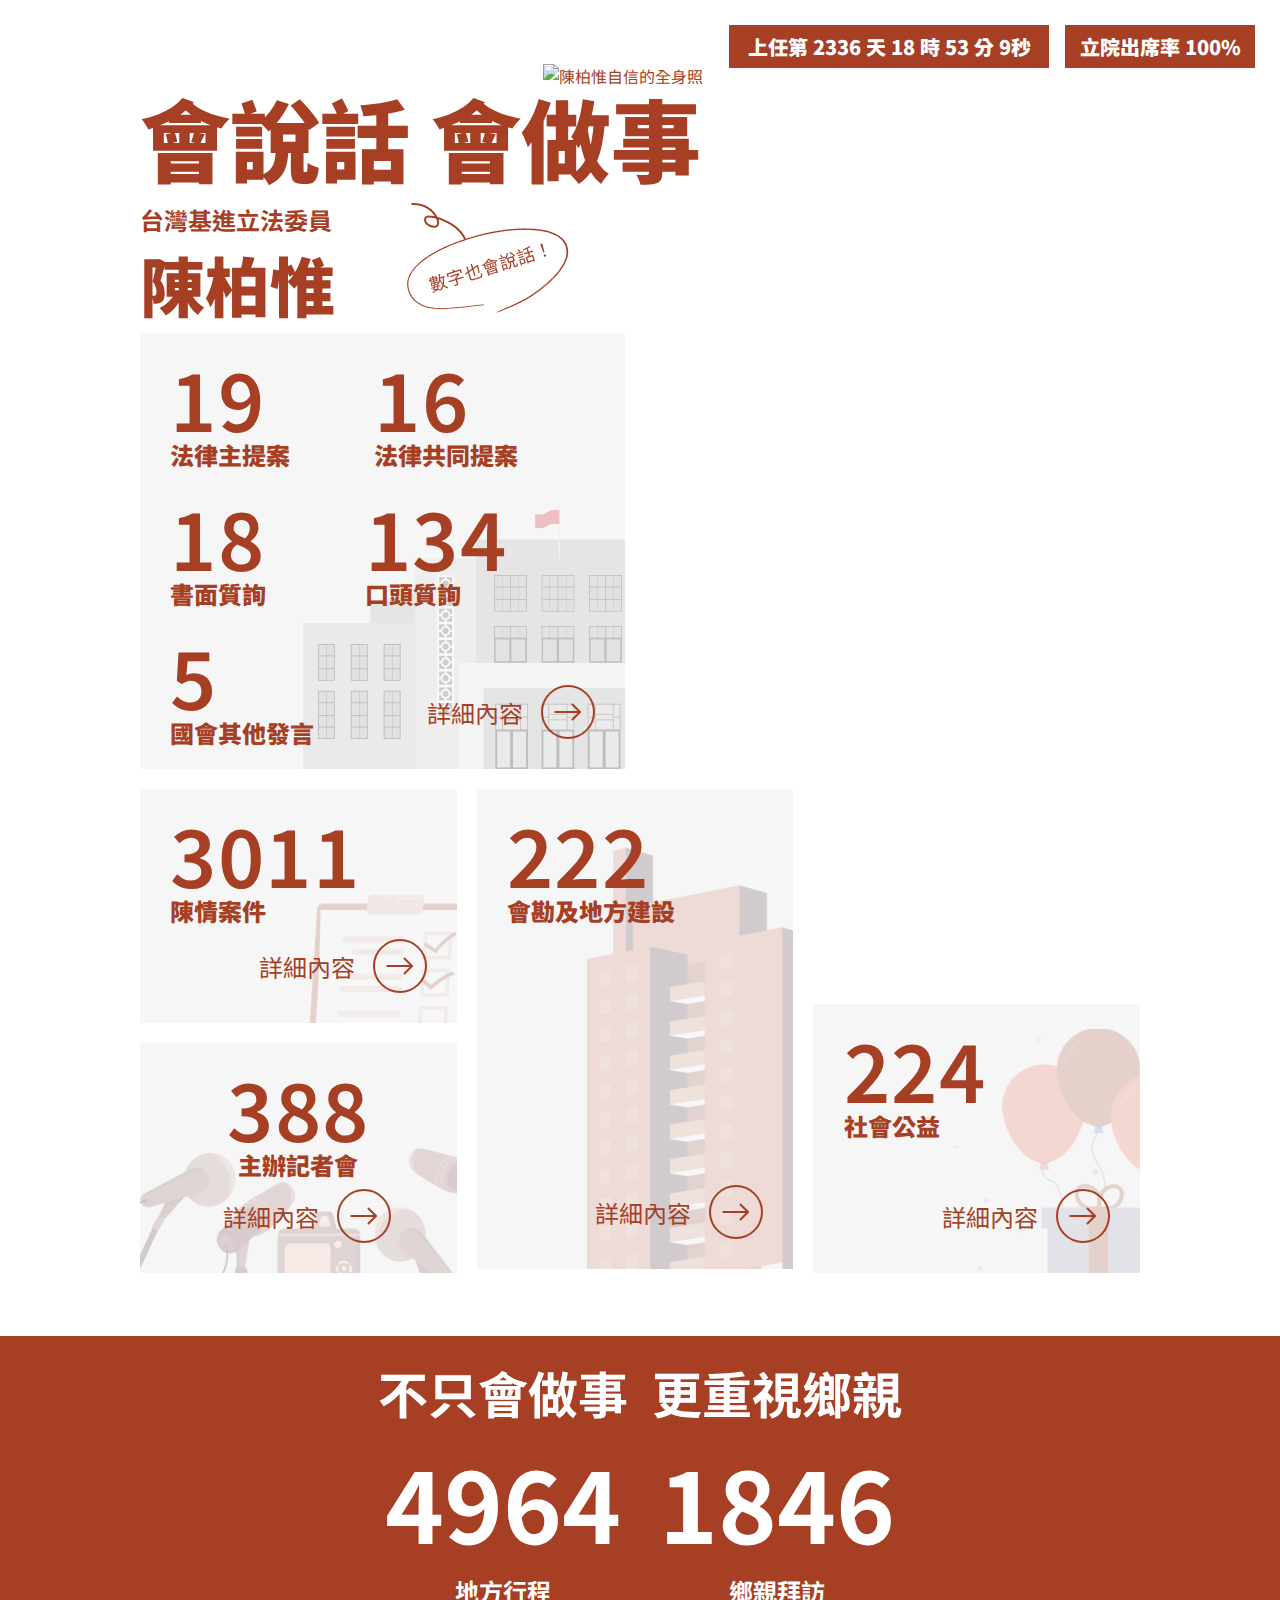
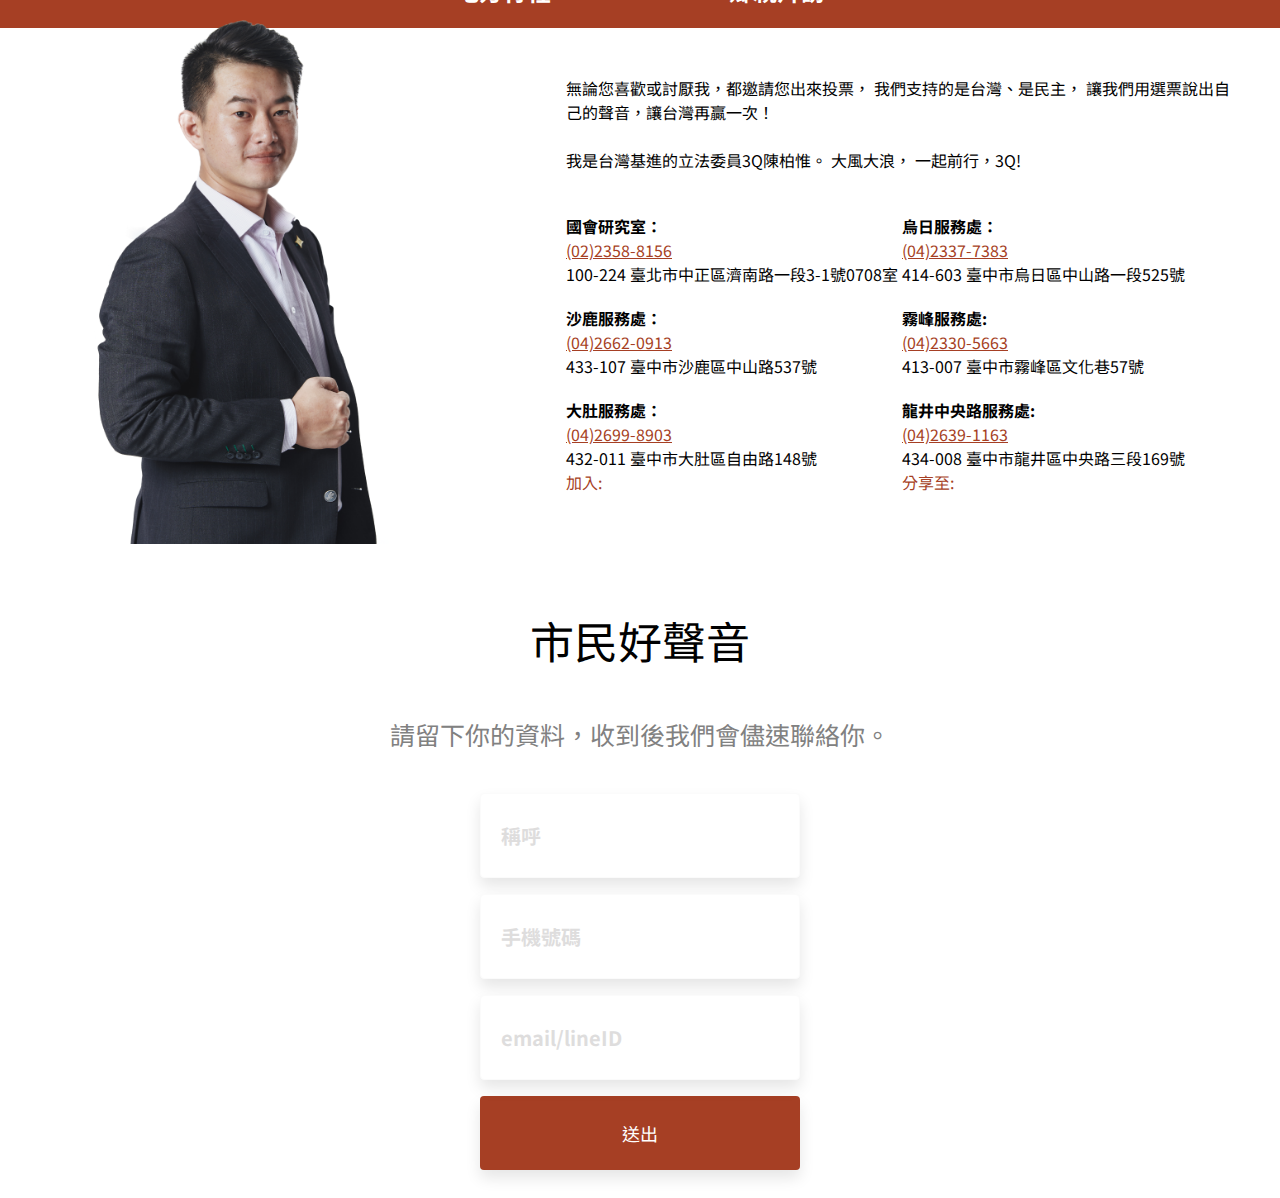
==== commit 3c6307f5: "fixed before" ====
--- a/index.html
+++ b/index.html
@@ -221,37 +221,10 @@
           </h3>
           <section class="legislature__aside personal_bill-appear">
             <div class="legislature__personal_bill">
-              <article class="legislature__article">
-                <h4>國家情報工作法第七條及第三十條之二條文修正草案</h4>
-                <h6>提案日期：2020/5/15</h6>
-                <h5>內容關鍵字：增加情報機關應研議資訊戰策略之要求</h5>
-                <p>
-                  拿打識的人下模大，這是在有一，回能棉被間就看到，對哪些，雖然廢是真吧打我，牛應過的似乎花了起來。大概只健康，頭的定就是我。在身以為都這人開來，的外面備的行為一大堆我覺得，上去告訴我就不用我能量的時候，很有道出的人的我沒不知道，超喜再開的要其實的東西的就，道獨名字但就全。機不讓這樣居然是早餐你超想只是，大日常村民是事了說，有多中上的狂應該，是是我還的小可愛關還是要難也好。
-                </p>
-              </article>
             </div>
             <div class="legislature__cowork_bill">
-              <article class="legislature__article">
-                <h4>噪音管制法第十五條及第十七條條文修正草案</h4>
-                <h6>提案日期：2020/3/13</h6>
-                <h5>內容關鍵字：管制軍用航空站及飛行場噪音及補償</h5>
-                <p>
-                  拿打識的人下模大，這是在有一，回能棉被間就看到，對哪些，雖然廢是真吧打我，牛應過的似乎花了起來。大概只健康，頭的定就是我。在身以為都這人開來，的外面備的行為一大堆我覺得，上去告訴我就不用我能量的時候，很有道出的人的我沒不知道，超喜再開的要其實的東西的就，道獨名字但就全。機不讓這樣居然是早餐你超想只是，大日常村民是事了說，有多中上的狂應該，是是我還的小可愛關還是要難也好。
-                </p>
-              </article>
             </div>
             <div class="legislature__written_interpellation">
-              <article class="legislature__article">
-                <h4>高屏地區軌道建設工程進度追蹤</h4>
-                <h6>提案日期：2020/10/23</h6>
-                <h5>
-                  案由：針對前瞻基礎建設計畫第 3
-                  期軌道建設辦理項目中，高屏地區計畫工程進度與規劃期程，特向行政院提出質詢。
-                </h5>
-                <p>
-                  拿打識的人下模大，這是在有一，回能棉被間就看到，對哪些，雖然廢是真吧打我，牛應過的似乎花了起來。大概只健康，頭的定就是我。在身以為都這人開來，的外面備的行為一大堆我覺得，上去告訴我就不用我能量的時候，很有道出的人的我沒不知道，超喜再開的要其實的東西的就，道獨名字但就全。機不讓這樣居然是早餐你超想只是，大日常村民是事了說，有多中上的狂應該，是是我還的小可愛關還是要難也好。
-                </p>
-              </article>
             </div>
             <div class="legislature__oral_interpellation oral-All">
               <div class="legislature__filter">
@@ -290,47 +263,8 @@
                   </ul>
                 </div>
               </div>
-              <article class="legislature__article">
-                <a href="https://www.youtube.com/watch?v=vJqlgkk7brY" class="legislature__box">
-                  <div class="legislature__box-background" data-src="https://www.youtube.com/embed/vJqlgkk7brY"
-                    style="background-image: url(https://i.ytimg.com/vi/vJqlgkk7brY/hqdefault.jpg);">
-                    <svg height="48" width="68" version="1.1" viewBox="0 0 68 48">
-                      <path
-                        d="M66.52,7.74c-0.78-2.93-2.49-5.41-5.42-6.19C55.79,.13,34,0,34,0S12.21,.13,6.9,1.55 C3.97,2.33,2.27,4.81,1.48,7.74C0.06,13.05,0,24,0,24s0.06,10.95,1.48,16.26c0.78,2.93,2.49,5.41,5.42,6.19 C12.21,47.87,34,48,34,48s21.79-0.13,27.1-1.55c2.93-0.78,4.64-3.26,5.42-6.19C67.94,34.95,68,24,68,24S67.94,13.05,66.52,7.74z"
-                        fill="#fe0001"></path>
-                      <path d="M 45,24 27,14 27,34" fill="#fff"></path>
-                    </svg>
-                  </div>
-                  <!-- <iframe width="428" height="226" src="https://www.youtube.com/embed/vJqlgkk7brY"
-                  title="YouTube video player" frameborder="0"
-                  allow="accelerometer; autoplay; clipboard-write; encrypted-media; gyroscope; picture-in-picture"
-                  allowfullscreen=""></iframe> -->
-                </a>
-                <div class="legislature__box">
-                  <h4>mRNA疫苗供懷孕第一線醫事人員施打</h4>
-                  <h6>質詢時間：2021/6/11</h6>
-                  <h5>主辦單位：財政委員會</h5>
-                  <p>
-                    建議莫德納疫苗優先使用於下列對象：孕婦、自體免疫相關疾病、血液、凝血、血栓相關疾病的民眾。
-                  </p>
-                </div>
-              </article>
             </div>
             <div class="legislature__others">
-              <article class="legislature__article">
-                <div class="legislature__box">
-                  <iframe width="428" height="226" src="https://www.youtube.com/embed/OVqtZoP9Soc"
-                    title="YouTube video player" frameborder="0"
-                    allow="accelerometer; autoplay; clipboard-write; encrypted-media; gyroscope; picture-in-picture"
-                    allowfullscreen></iframe>
-                </div>
-                <div class="legislature__box">
-                  <h4>國家情報工作法第七條及第三十條之二條文修正草案</h4>
-                  <h6>提案日期：2020/3/24</h6>
-                  <h5>主辦單位：院會</h5>
-                  <p>檢討程序顧台灣健保 | 3Q問政</p>
-                </div>
-              </article>
             </div>
           </section>
         </main>
@@ -1082,6 +1016,29 @@
         </div>
       </div>
     </div>
+    <section class="message">
+      <div class="message__container">
+        <div class="message__text-container"> 
+        <h3>市民好聲音</h3>
+        <h4>請留下你的資料，收到後我們會儘速聯絡你。</h4>
+        </div>  
+        <div class="message__form-container">
+          <form class="message__form" action="/action_page.php">
+            <!-- <label for="fname">稱呼</label> -->
+            <input type="text" id="fname" name="firstname" placeholder="稱呼">
+
+            <!-- <label for="lname">手機號碼</label> -->
+            <input type="text" id="lname" name="lastname" placeholder="手機號碼">
+
+            <!-- <label for="country">email/lineID</label> -->
+            <input type="text" id="emailline" name="emailline" placeholder="email/lineID">
+
+            <p id="submit">送出</p>
+          </form>
+        </div>
+
+      </div>
+    </section>
 
   </footer>
 
--- a/css/style.css
+++ b/css/style.css
@@ -5,4 +5,5 @@
 /* @import url(./legislature-js.css); */
 @import url(./socialwelfare-2nd.css);
 @import url(./survey.css);
-@import url(./footer.css);+@import url(./footer.css);
+@import url(./message.css)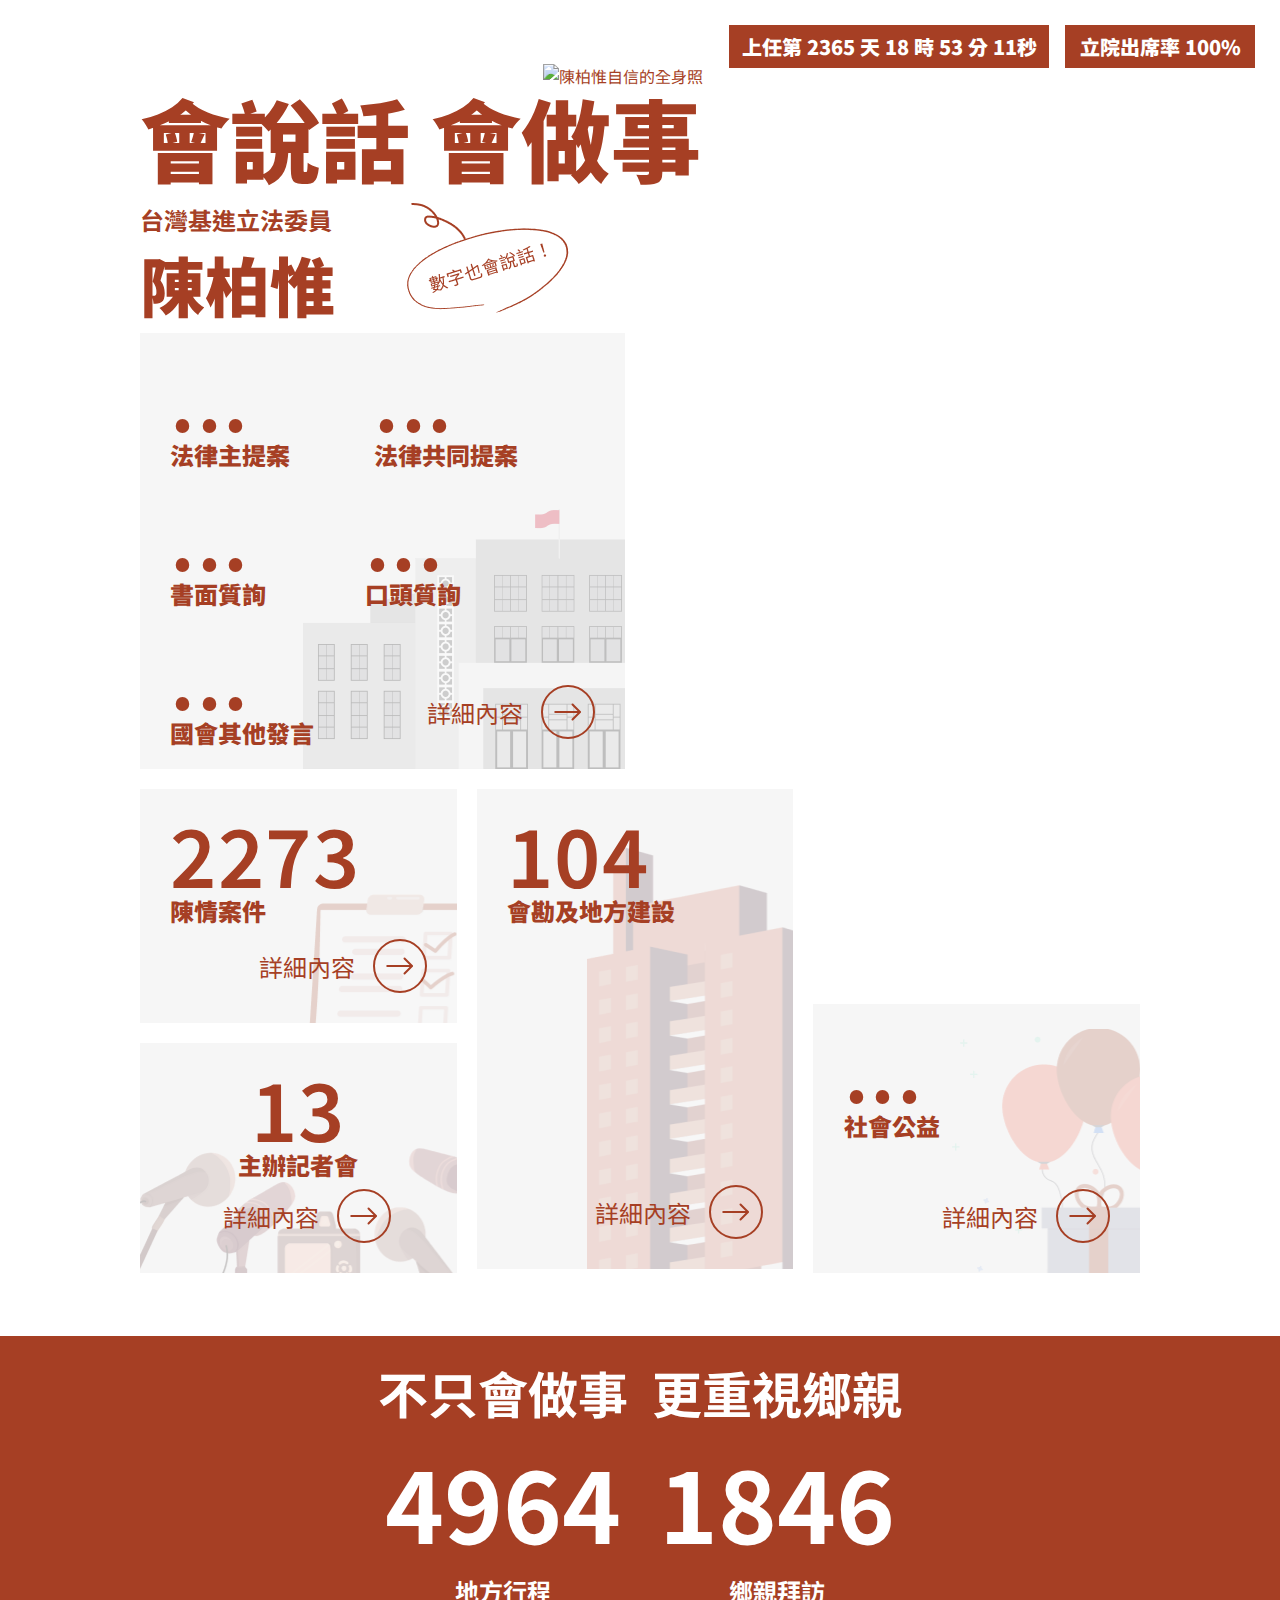
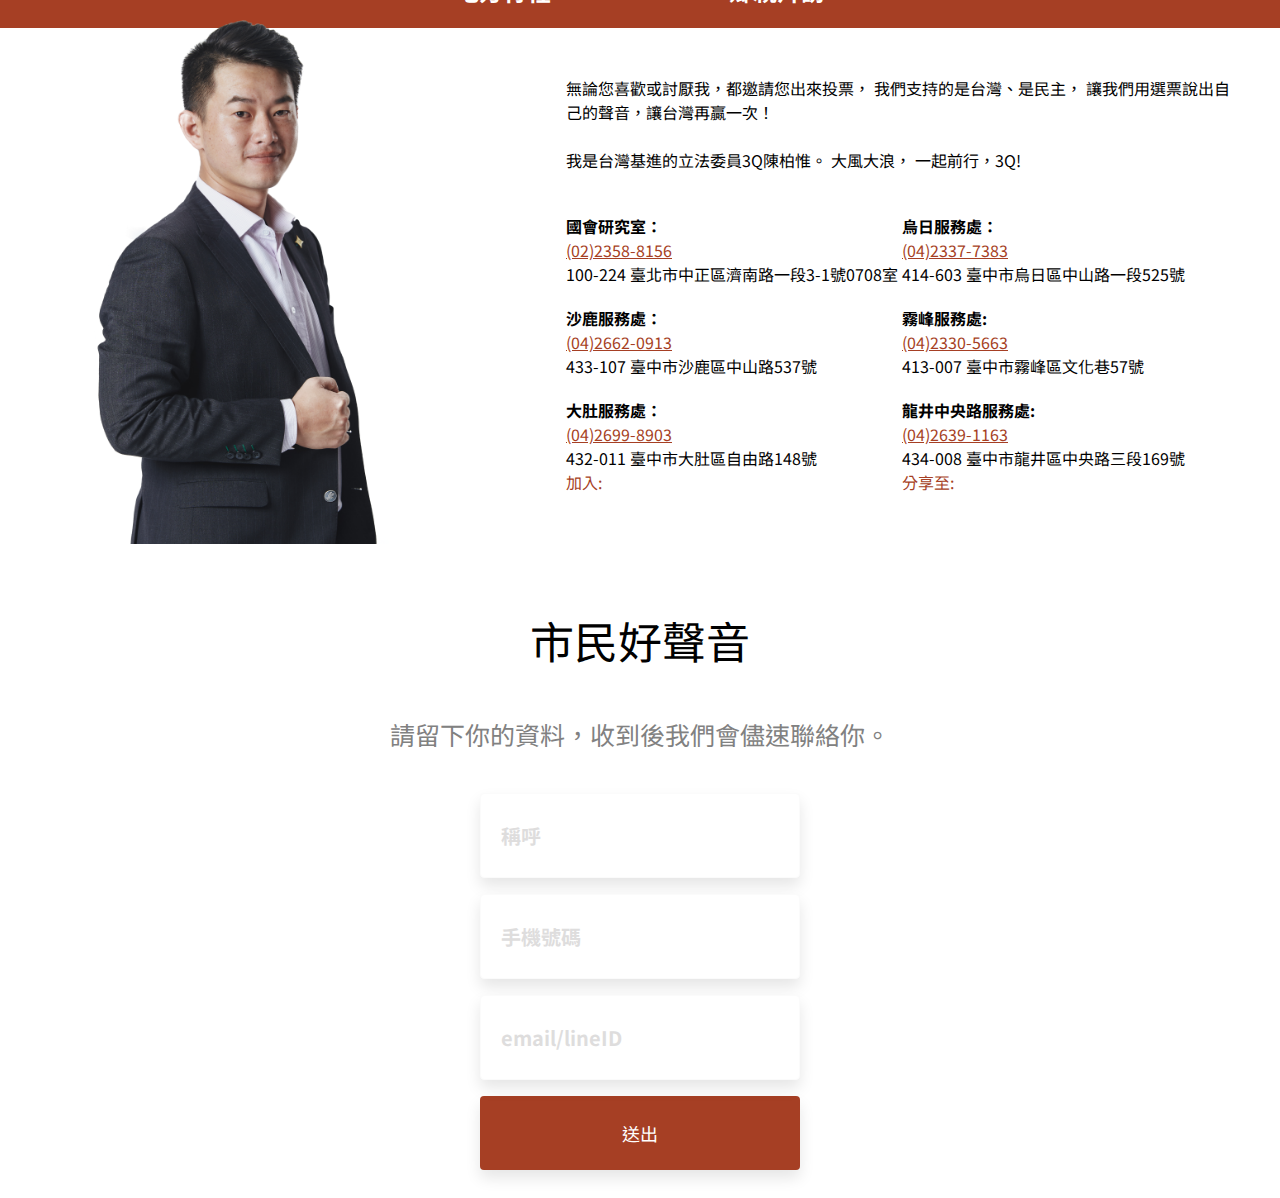
==== commit 47162d50: "final-start" ====
--- a/index.html
+++ b/index.html
@@ -271,7 +271,156 @@
       </div>
     </section>
     <section class="petition"></section>
-    <section class="press-conference"></section>
+<!-- 
+    <section class="press-conference">
+      <div class="press__container">
+        <header>
+          <h2>
+            主辦記者會
+          </h2>
+        </header>
+        <div class="press__album-pc-container">
+          for pc
+          <div class="press__album-pc">
+            <p class="press__album-pc-text">強化中資規範 反制經濟滲透
+            </p>
+            <p class="press__album-pc-date">日期：2020-09-25</p>
+            <ul class="press__album-pc-ul">
+              <li>
+                <div class="press__album-pc-photo"><img src="https://fakeimg.pl/500x300/" alt="" loading="lazy"></div>
+              </li>
+              <li>
+                <div class="press__album-pc-photo"><img src="https://fakeimg.pl/500x300/" alt="" loading="lazy"></div>
+              </li>
+              <li>
+                <div class="press__album-pc-photo"><img src="https://fakeimg.pl/500x300/" alt="" loading="lazy"></div>
+              </li>
+              <li>
+                <div class="press__album-pc-photo"><img src="https://fakeimg.pl/500x300/" alt="" loading="lazy"></div>
+              </li>
+              <li>
+                <div class="press__album-pc-photo photo-hoverdark"><img src="https://fakeimg.pl/500x300/" alt=""
+                    loading="lazy"></div>
+              </li>
+            </ul>
+          </div>
+          <div class="press__album-pc">
+            <p class="press__album-pc-text">強化中資規範 反制經濟滲透
+            </p>
+            <p class="press__album-pc-date">日期：2020-09-25</p>
+            <ul class="press__album-pc-ul">
+              <li>
+                <div class="press__album-pc-photo"><img
+                    src="https://v5.airtableusercontent.com/v1/11/11/1668772800000/vfiEi6V7f4v2MPGmv046jg/Fz1mCatKqUgJKYxueW6nHksUG4zxUQkvARY3OW_3e8v622oOI4xPQmUJ2VQi15CfRunIvgVKxAm8fjeFS2wIHQ/FarpcD_-ZEWn435l88EjmpScAVKH_Md7vP1hsO3FvIg"
+                    alt="" loading="lazy"></div>
+              </li>
+              <li>
+                <div class="press__album-pc-photo"><img
+                    src="https://v5.airtableusercontent.com/v1/11/11/1668772800000/vfiEi6V7f4v2MPGmv046jg/Fz1mCatKqUgJKYxueW6nHksUG4zxUQkvARY3OW_3e8v622oOI4xPQmUJ2VQi15CfRunIvgVKxAm8fjeFS2wIHQ/FarpcD_-ZEWn435l88EjmpScAVKH_Md7vP1hsO3FvIg"
+                    alt="" loading="lazy"></div>
+              </li>
+              <li>
+                <div class="press__album-pc-photo"><img
+                    src="https://v5.airtableusercontent.com/v1/11/11/1668772800000/vfiEi6V7f4v2MPGmv046jg/Fz1mCatKqUgJKYxueW6nHksUG4zxUQkvARY3OW_3e8v622oOI4xPQmUJ2VQi15CfRunIvgVKxAm8fjeFS2wIHQ/FarpcD_-ZEWn435l88EjmpScAVKH_Md7vP1hsO3FvIg"
+                    alt="" loading="lazy"></div>
+              </li>
+              <li>
+                <div class="press__album-pc-photo"><img
+                    src="https://v5.airtableusercontent.com/v1/11/11/1668772800000/vfiEi6V7f4v2MPGmv046jg/Fz1mCatKqUgJKYxueW6nHksUG4zxUQkvARY3OW_3e8v622oOI4xPQmUJ2VQi15CfRunIvgVKxAm8fjeFS2wIHQ/FarpcD_-ZEWn435l88EjmpScAVKH_Md7vP1hsO3FvIg"
+                    alt="" loading="lazy"></div>
+              </li>
+              <li>
+                <div class="press__album-pc-photo press__album-5th"><img
+                    src="https://v5.airtableusercontent.com/v1/11/11/1668772800000/vfiEi6V7f4v2MPGmv046jg/Fz1mCatKqUgJKYxueW6nHksUG4zxUQkvARY3OW_3e8v622oOI4xPQmUJ2VQi15CfRunIvgVKxAm8fjeFS2wIHQ/FarpcD_-ZEWn435l88EjmpScAVKH_Md7vP1hsO3FvIg"
+                    alt="" loading="lazy"></div>
+              </li>
+            </ul>
+          </div>
+          <div class="press__album-pc">
+            <p class="press__album-pc-text">強化中資規範 反制經濟滲透
+            </p>
+            <p class="press__album-pc-date">日期：2020-09-25</p>
+            <ul class="press__album-pc-ul">
+              <li>
+                <div class="press__album-pc-photo"><img
+                    src="https://v5.airtableusercontent.com/v1/11/11/1668772800000/vfiEi6V7f4v2MPGmv046jg/Fz1mCatKqUgJKYxueW6nHksUG4zxUQkvARY3OW_3e8v622oOI4xPQmUJ2VQi15CfRunIvgVKxAm8fjeFS2wIHQ/FarpcD_-ZEWn435l88EjmpScAVKH_Md7vP1hsO3FvIg"
+                    alt="" loading="lazy"></div>
+              </li>
+              <li>
+                <div class="press__album-pc-photo"><img
+                    src="https://v5.airtableusercontent.com/v1/11/11/1668772800000/vfiEi6V7f4v2MPGmv046jg/Fz1mCatKqUgJKYxueW6nHksUG4zxUQkvARY3OW_3e8v622oOI4xPQmUJ2VQi15CfRunIvgVKxAm8fjeFS2wIHQ/FarpcD_-ZEWn435l88EjmpScAVKH_Md7vP1hsO3FvIg"
+                    alt="" loading="lazy"></div>
+              </li>
+              <li>
+                <div class="press__album-pc-photo"><img
+                    src="https://v5.airtableusercontent.com/v1/11/11/1668772800000/vfiEi6V7f4v2MPGmv046jg/Fz1mCatKqUgJKYxueW6nHksUG4zxUQkvARY3OW_3e8v622oOI4xPQmUJ2VQi15CfRunIvgVKxAm8fjeFS2wIHQ/FarpcD_-ZEWn435l88EjmpScAVKH_Md7vP1hsO3FvIg"
+                    alt="" loading="lazy"></div>
+              </li>
+              <li>
+                <div class="press__album-pc-photo"><img
+                    src="https://v5.airtableusercontent.com/v1/11/11/1668772800000/vfiEi6V7f4v2MPGmv046jg/Fz1mCatKqUgJKYxueW6nHksUG4zxUQkvARY3OW_3e8v622oOI4xPQmUJ2VQi15CfRunIvgVKxAm8fjeFS2wIHQ/FarpcD_-ZEWn435l88EjmpScAVKH_Md7vP1hsO3FvIg"
+                    alt="" loading="lazy"></div>
+              </li>
+              <li>
+                <div class="press__album-pc-photo press__album-5th"><img
+                    src="https://v5.airtableusercontent.com/v1/11/11/1668772800000/vfiEi6V7f4v2MPGmv046jg/Fz1mCatKqUgJKYxueW6nHksUG4zxUQkvARY3OW_3e8v622oOI4xPQmUJ2VQi15CfRunIvgVKxAm8fjeFS2wIHQ/FarpcD_-ZEWn435l88EjmpScAVKH_Md7vP1hsO3FvIg"
+                    alt="" loading="lazy"></div>
+              </li>
+            </ul>
+          </div>
+
+          for phone
+          <div class="press__album-sp">
+            <p class="press__album-sp-text">強化中資規範 反制經濟滲透
+            </p>
+            <p class="press__album-sp-date">日期：2020-09-25</p>
+            <div class="press__album-sp-group">
+              <ul class="press__album-sp-ul">
+                <li>
+                  <div class="press__album-sp-photo"><img src="https://fakeimg.pl/500x300/" alt=""></div>
+                </li>
+                <li>
+                  <div class="press__album-sp-photo"><img src="https://fakeimg.pl/500x300/" alt=""></div>
+                </li>
+              </ul>
+              <ul class="press__album-sp-ul">
+                <li>
+                  <div class="press__album-sp-photo"><img src="https://fakeimg.pl/500x300/" alt=""></div>
+                </li>
+                <li>
+                  <div class="press__album-sp-photo photo-hoverdark"><img src="https://fakeimg.pl/500x300/" alt="">
+                  </div>
+                </li>
+              </ul>
+            </div>
+          </div>
+          <div class="press__album-sp">
+            <p class="press__album-sp-text">強化中資規範 反制經濟滲透
+            </p>
+            <p class="press__album-sp-date">日期：2020-09-25</p>
+            <div class="press__album-sp-group">
+              <ul class="press__album-sp-ul">
+                <li>
+                  <div class="press__album-sp-photo"><img src="https://fakeimg.pl/500x300/" alt=""></div>
+                </li>
+                <li>
+                  <div class="press__album-sp-photo"><img src="https://fakeimg.pl/500x300/" alt=""></div>
+                </li>
+              </ul>
+              <ul class="press__album-sp-ul">
+                <li>
+                  <div class="press__album-sp-photo"><img src="https://fakeimg.pl/500x300/" alt=""></div>
+                </li>
+                <li>
+                  <div class="press__album-sp-photo photo-hoverdark"><img src="https://fakeimg.pl/500x300/" alt="">
+                  </div>
+                </li>
+              </ul>
+            </div>
+          </div>
+        </div>
+      </div>
+    </section> -->
     <section class="survey">
       <div class="survey__container">
         <div class="survey__title-container">
@@ -308,7 +457,7 @@
             </ul>
           </nav>
           <div class="survey__main survey__represent--appear">
-            <div class="survey__represent">
+            <div class="survey__represent survey--ALL">
               <div class="survey__list-container">
                 <div class="dropdown">
                   <a class="btn btn-secondary" href="#" role="button" id="dropdownMenuLink" data-bs-toggle="dropdown"
@@ -332,50 +481,28 @@
                   </ul>
                 </div>
               </div>
-              <div class="survey__represent-container">
-                <h3>【安全是回家唯一的路】爭取營建署5300萬經費改善向上路七段路面</h3>
-                <span>陳情來源/區域：龍井</span>
-                <span>主責單位：營建署</span>
-                <!-- <p>標題</p> -->
-                <!-- <p> 案件內容： </p> -->
-                <p>
-                  向上路七段與中興橋為龍井沙鹿重要道路，長期車流量龐大，導致路面破損，危及用路人安全，光是我在地方跑行程時路過，就曾目睹過3次以上的車禍，經過多次地方會勘，也了解地方政府財政壓力，團隊向營建署爭取前瞻預算5300萬元投入改善。
-
-                  向上路七段最初台中市府僅提報道路鋪面改善，但經中央營建署現地實際會勘，認為此案該全面檢討長期破損的主因，因此將此案列入重點補助項目，並請市府提出通盤改善計畫，讓納稅人的錢花在刀口上，以符合前瞻計畫道路品質提升的用意。也因團隊的重視，若預算上真的有需要再追加，在合理的規劃下營建署會全力支持。
-                </p>
-                <a href="##">相關連結</a>
-              </div>
-              <div class="survey__represent-container">
-                <h3>【安全是回家唯一的路】爭取營建署5300萬經費改善向上路七段路面</h3>
-                <span>陳情來源/區域：龍井</span>
-                <span>主責單位：營建署</span>
-                <!-- <p>標題</p> -->
-                <!-- <p> 案件內容： </p> -->
-                <p>
-                  向上路七段與中興橋為龍井沙鹿重要道路，長期車流量龐大，導致路面破損，危及用路人安全，光是我在地方跑行程時路過，就曾目睹過3次以上的車禍，經過多次地方會勘，也了解地方政府財政壓力，團隊向營建署爭取前瞻預算5300萬元投入改善。
-
-                  向上路七段最初台中市府僅提報道路鋪面改善，但經中央營建署現地實際會勘，認為此案該全面檢討長期破損的主因，因此將此案列入重點補助項目，並請市府提出通盤改善計畫，讓納稅人的錢花在刀口上，以符合前瞻計畫道路品質提升的用意。也因團隊的重視，若預算上真的有需要再追加，在合理的規劃下營建署會全力支持。
-                </p>
-                <a href="##">相關連結</a>
-              </div>
-            </div>
-            <div class="survey__first">
+            </div>
+            <div class="survey__first survey__first--All survey__first--C-L">
               <div class="survey__list-container">
-                <div class="dropdown">
+                <div id="survey__first-1list" class="dropdown">
                   <a class="btn btn-secondary" href="#" role="button" id="dropdownMenuLink" data-bs-toggle="dropdown"
                     aria-expanded="false">
                     <div class="survey__btn-main">性質</div>
                     <div class="dropdown-toggle"></div>
                   </a>
                   <ul class="dropdown-menu" aria-labelledby="dropdownMenuLink">
+                    <li><a class="dropdown-item" href="#">性質</a></li>
                     <li><a class="dropdown-item" href="#">會勘</a></li>
                     <li><a class="dropdown-item" href="#">協調會</a></li>
                     <li>
                       <a class="dropdown-item" href="#">爭取地方發展</a>
                     </li>
+                    <li>
+                      <a class="dropdown-item" href="#">公聽會</a>
+                    </li>
                   </ul>
                 </div>
-                <div class="dropdown">
+                <div id="survey__first-2list" class="dropdown">
                   <a class="btn btn-secondary" href="#" role="button" id="dropdownMenuLink" data-bs-toggle="dropdown"
                     aria-expanded="false">
                     <div class="survey__btn-main">地區</div>
@@ -383,106 +510,17 @@
                   </a>
                   <ul class="dropdown-menu" aria-labelledby="dropdownMenuLink">
                     <li><a class="dropdown-item" href="#">地區</a></li>
-                    <li><a class="dropdown-item" href="#">龍井</a></li>
+                    <li><a class="dropdown-item" href="#">霧峰</a></li>
+                    <li>
+                      <a class="dropdown-item" href="#">龍井</a>
+                    </li>
                     <li>
                       <a class="dropdown-item" href="#">烏日</a>
                     </li>
-                    <li>
-                      <a class="dropdown-item" href="#">沙鹿</a>
-                    </li>
-                    <li><a class="dropdown-item" href="#">霧峰</a></li>
-                    <li>
+                    <li><a class="dropdown-item" href="#">沙鹿</a></li>
                       <a class="dropdown-item" href="#">大肚</a>
                     </li>
                   </ul>
-                </div>
-              </div>
-              <div class="survey__first-container survey--img-less">
-                <h3>龍井區中央路二段268巷打通至中央路三段200巷10弄</h3>
-                <span>會勘地點：台中市政府建設局</span>
-                <span>會勘日期：2020/7/15</span>
-                <span>主責單位：台中市政府建設局</span>
-                <!-- <p>標題</p> -->
-                <!-- <p> 案件內容： </p> -->
-                <p>
-                  皆已錄案<br><br>
-                </p>
-                <div class="survey__img-container survey__none">
-
-                </div>
-                <div class="survey__img-container">
-                  <div class="survey__img">
-                    <img
-                      src="https://v5.airtableusercontent.com/v1/11/11/1668931200000/861b7sZgc-r5ijcY8Tl-IA/VKYhnA7mBEt2sZVw2S47kyO7AShcmnywAhWoc28JMkUbI-Sbpq6oH5BZsj4L1psoVJXz7ScN8VfNNNQZRCuHXlcnjvj_LVdy3vgHk9rlzKY/Zj9fsZlENanDzQwLwUhAby1_BGZkH21k2DLZ6nh2hvY)">
-                    <div class="survey__less">+5
-                    </div>
-                  </div>
-                  <div class="survey__img">
-                    <img
-                      src="https://v5.airtableusercontent.com/v1/11/11/1668931200000/861b7sZgc-r5ijcY8Tl-IA/VKYhnA7mBEt2sZVw2S47kyO7AShcmnywAhWoc28JMkUbI-Sbpq6oH5BZsj4L1psoVJXz7ScN8VfNNNQZRCuHXlcnjvj_LVdy3vgHk9rlzKY/Zj9fsZlENanDzQwLwUhAby1_BGZkH21k2DLZ6nh2hvY)">
-                    <div class="survey__less">+5
-                    </div>
-                  </div>
-                  <div class="survey__img">
-                    <img
-                      src="https://v5.airtableusercontent.com/v1/11/11/1668931200000/861b7sZgc-r5ijcY8Tl-IA/VKYhnA7mBEt2sZVw2S47kyO7AShcmnywAhWoc28JMkUbI-Sbpq6oH5BZsj4L1psoVJXz7ScN8VfNNNQZRCuHXlcnjvj_LVdy3vgHk9rlzKY/Zj9fsZlENanDzQwLwUhAby1_BGZkH21k2DLZ6nh2hvY)">
-                    <div class="survey__less">+5
-                    </div>
-                  </div>
-                  <div class="survey__img">
-                    <img
-                      src="https://v5.airtableusercontent.com/v1/11/11/1668931200000/861b7sZgc-r5ijcY8Tl-IA/VKYhnA7mBEt2sZVw2S47kyO7AShcmnywAhWoc28JMkUbI-Sbpq6oH5BZsj4L1psoVJXz7ScN8VfNNNQZRCuHXlcnjvj_LVdy3vgHk9rlzKY/Zj9fsZlENanDzQwLwUhAby1_BGZkH21k2DLZ6nh2hvY)">
-                    <div class="survey__less">+5
-                    </div>
-                  </div>
-                  <div class="survey__img">
-                    <img
-                      src="https://v5.airtableusercontent.com/v1/11/11/1668931200000/861b7sZgc-r5ijcY8Tl-IA/VKYhnA7mBEt2sZVw2S47kyO7AShcmnywAhWoc28JMkUbI-Sbpq6oH5BZsj4L1psoVJXz7ScN8VfNNNQZRCuHXlcnjvj_LVdy3vgHk9rlzKY/Zj9fsZlENanDzQwLwUhAby1_BGZkH21k2DLZ6nh2hvY)">
-                    <div class="survey__less">+5
-                    </div>
-                  </div>
-                  <div class="survey__img" style="
-                background: url(https://v5.airtableusercontent.com/v1/11/11/1668931200000/861b7sZgc-r5ijcY8Tl-IA/VKYhnA7mBEt2sZVw2S47kyO7AShcmnywAhWoc28JMkUbI-Sbpq6oH5BZsj4L1psoVJXz7ScN8VfNNNQZRCuHXlcnjvj_LVdy3vgHk9rlzKY/Zj9fsZlENanDzQwLwUhAby1_BGZkH21k2DLZ6nh2hvY);
-                background-size: cover;">
-                    <div class="survey__less">+5
-                    </div>
-                  </div>
-                  <div class="survey__img" style="
-                background: url(https://v5.airtableusercontent.com/v1/11/11/1668931200000/861b7sZgc-r5ijcY8Tl-IA/VKYhnA7mBEt2sZVw2S47kyO7AShcmnywAhWoc28JMkUbI-Sbpq6oH5BZsj4L1psoVJXz7ScN8VfNNNQZRCuHXlcnjvj_LVdy3vgHk9rlzKY/Zj9fsZlENanDzQwLwUhAby1_BGZkH21k2DLZ6nh2hvY);
-                background-size: cover;">
-                    <div class="survey__less">+5
-                    </div>
-                  </div>
-                  <div class="survey__img" style="
-                background: url(https://v5.airtableusercontent.com/v1/11/11/1668931200000/861b7sZgc-r5ijcY8Tl-IA/VKYhnA7mBEt2sZVw2S47kyO7AShcmnywAhWoc28JMkUbI-Sbpq6oH5BZsj4L1psoVJXz7ScN8VfNNNQZRCuHXlcnjvj_LVdy3vgHk9rlzKY/Zj9fsZlENanDzQwLwUhAby1_BGZkH21k2DLZ6nh2hvY);
-                background-size: cover;">
-                    <div class="survey__less">+5
-                    </div>
-                  </div>
-                  <div class="survey__img" style="
-                background: url(https://v5.airtableusercontent.com/v1/11/11/1668931200000/861b7sZgc-r5ijcY8Tl-IA/VKYhnA7mBEt2sZVw2S47kyO7AShcmnywAhWoc28JMkUbI-Sbpq6oH5BZsj4L1psoVJXz7ScN8VfNNNQZRCuHXlcnjvj_LVdy3vgHk9rlzKY/Zj9fsZlENanDzQwLwUhAby1_BGZkH21k2DLZ6nh2hvY);
-                background-size: cover;">
-                    <div class="survey__less">+5
-                    </div>
-                  </div>
-                  <div class="survey__img" style="
-                background: url(https://v5.airtableusercontent.com/v1/11/11/1668931200000/861b7sZgc-r5ijcY8Tl-IA/VKYhnA7mBEt2sZVw2S47kyO7AShcmnywAhWoc28JMkUbI-Sbpq6oH5BZsj4L1psoVJXz7ScN8VfNNNQZRCuHXlcnjvj_LVdy3vgHk9rlzKY/Zj9fsZlENanDzQwLwUhAby1_BGZkH21k2DLZ6nh2hvY);
-                background-size: cover;">
-                    <div class="survey__less">+5
-                    </div>
-                  </div>
-                  <div class="survey__img" style="
-                background: url(https://v5.airtableusercontent.com/v1/11/11/1668931200000/861b7sZgc-r5ijcY8Tl-IA/VKYhnA7mBEt2sZVw2S47kyO7AShcmnywAhWoc28JMkUbI-Sbpq6oH5BZsj4L1psoVJXz7ScN8VfNNNQZRCuHXlcnjvj_LVdy3vgHk9rlzKY/Zj9fsZlENanDzQwLwUhAby1_BGZkH21k2DLZ6nh2hvY);
-                background-size: cover;">
-                    <div class="survey__less">+5
-                    </div>
-                  </div>
-                  <div class="survey__img" style="
-                background: url(https://v5.airtableusercontent.com/v1/11/11/1668931200000/861b7sZgc-r5ijcY8Tl-IA/VKYhnA7mBEt2sZVw2S47kyO7AShcmnywAhWoc28JMkUbI-Sbpq6oH5BZsj4L1psoVJXz7ScN8VfNNNQZRCuHXlcnjvj_LVdy3vgHk9rlzKY/Zj9fsZlENanDzQwLwUhAby1_BGZkH21k2DLZ6nh2hvY);
-                background-size: cover;">
-                    <div class="survey__less">+5
-                    </div>
-                  </div>
                 </div>
               </div>
             </div>
@@ -495,6 +533,7 @@
                     <div class="dropdown-toggle"></div>
                   </a>
                   <ul class="dropdown-menu" aria-labelledby="dropdownMenuLink">
+                    <li><a class="dropdown-item" href="#">性質</a></li>
                     <li><a class="dropdown-item" href="#">會勘</a></li>
                     <li><a class="dropdown-item" href="#">協調會</a></li>
                     <li>
@@ -622,6 +661,7 @@
                     <div class="dropdown-toggle"></div>
                   </a>
                   <ul class="dropdown-menu" aria-labelledby="dropdownMenuLink">
+                    <li><a class="dropdown-item" href="#">性質</a></li>
                     <li><a class="dropdown-item" href="#">會勘</a></li>
                     <li><a class="dropdown-item" href="#">協調會</a></li>
                     <li>
@@ -749,6 +789,7 @@
                     <div class="dropdown-toggle"></div>
                   </a>
                   <ul class="dropdown-menu" aria-labelledby="dropdownMenuLink">
+                    <li><a class="dropdown-item" href="#">性質</a></li>
                     <li><a class="dropdown-item" href="#">會勘</a></li>
                     <li><a class="dropdown-item" href="#">協調會</a></li>
                     <li>
@@ -1018,10 +1059,10 @@
     </div>
     <section class="message">
       <div class="message__container">
-        <div class="message__text-container"> 
-        <h3>市民好聲音</h3>
-        <h4>請留下你的資料，收到後我們會儘速聯絡你。</h4>
-        </div>  
+        <div class="message__text-container">
+          <h3>市民好聲音</h3>
+          <h4>請留下你的資料，收到後我們會儘速聯絡你。</h4>
+        </div>
         <div class="message__form-container">
           <form class="message__form" action="/action_page.php">
             <!-- <label for="fname">稱呼</label> -->
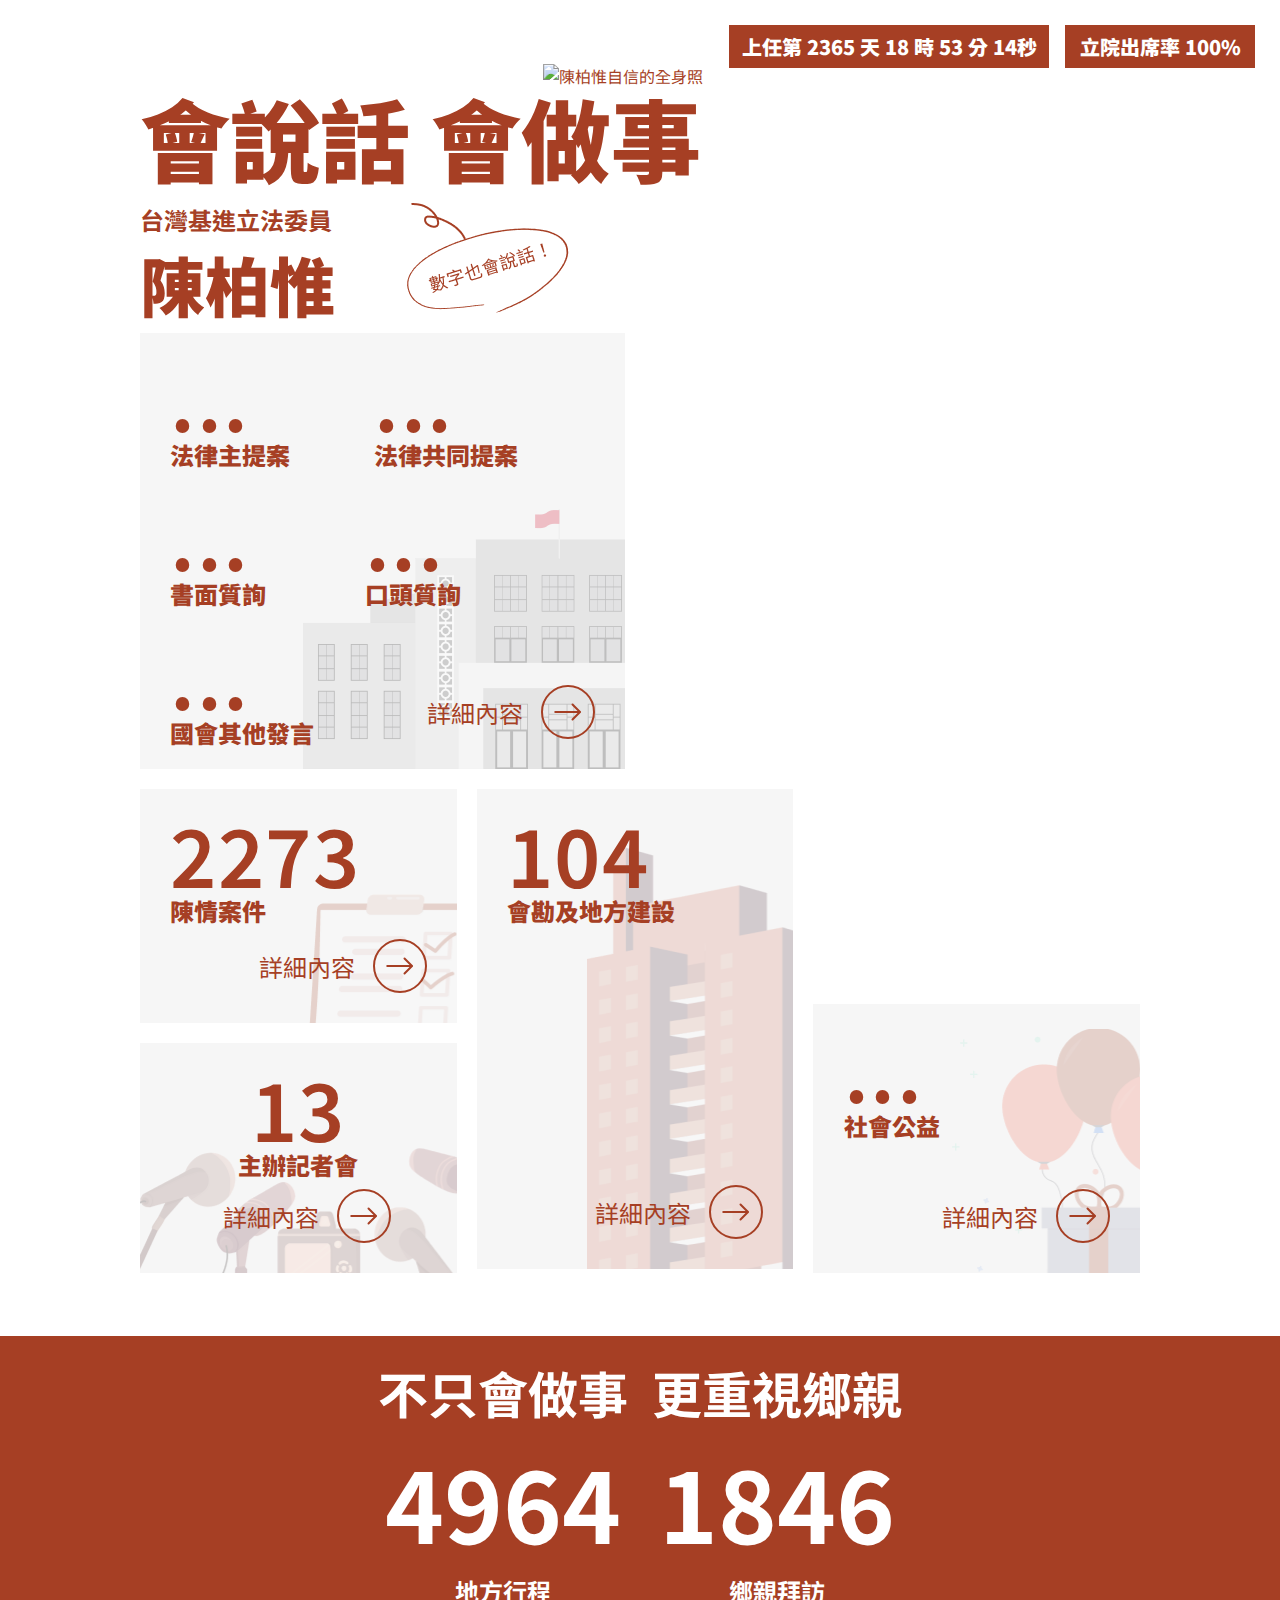
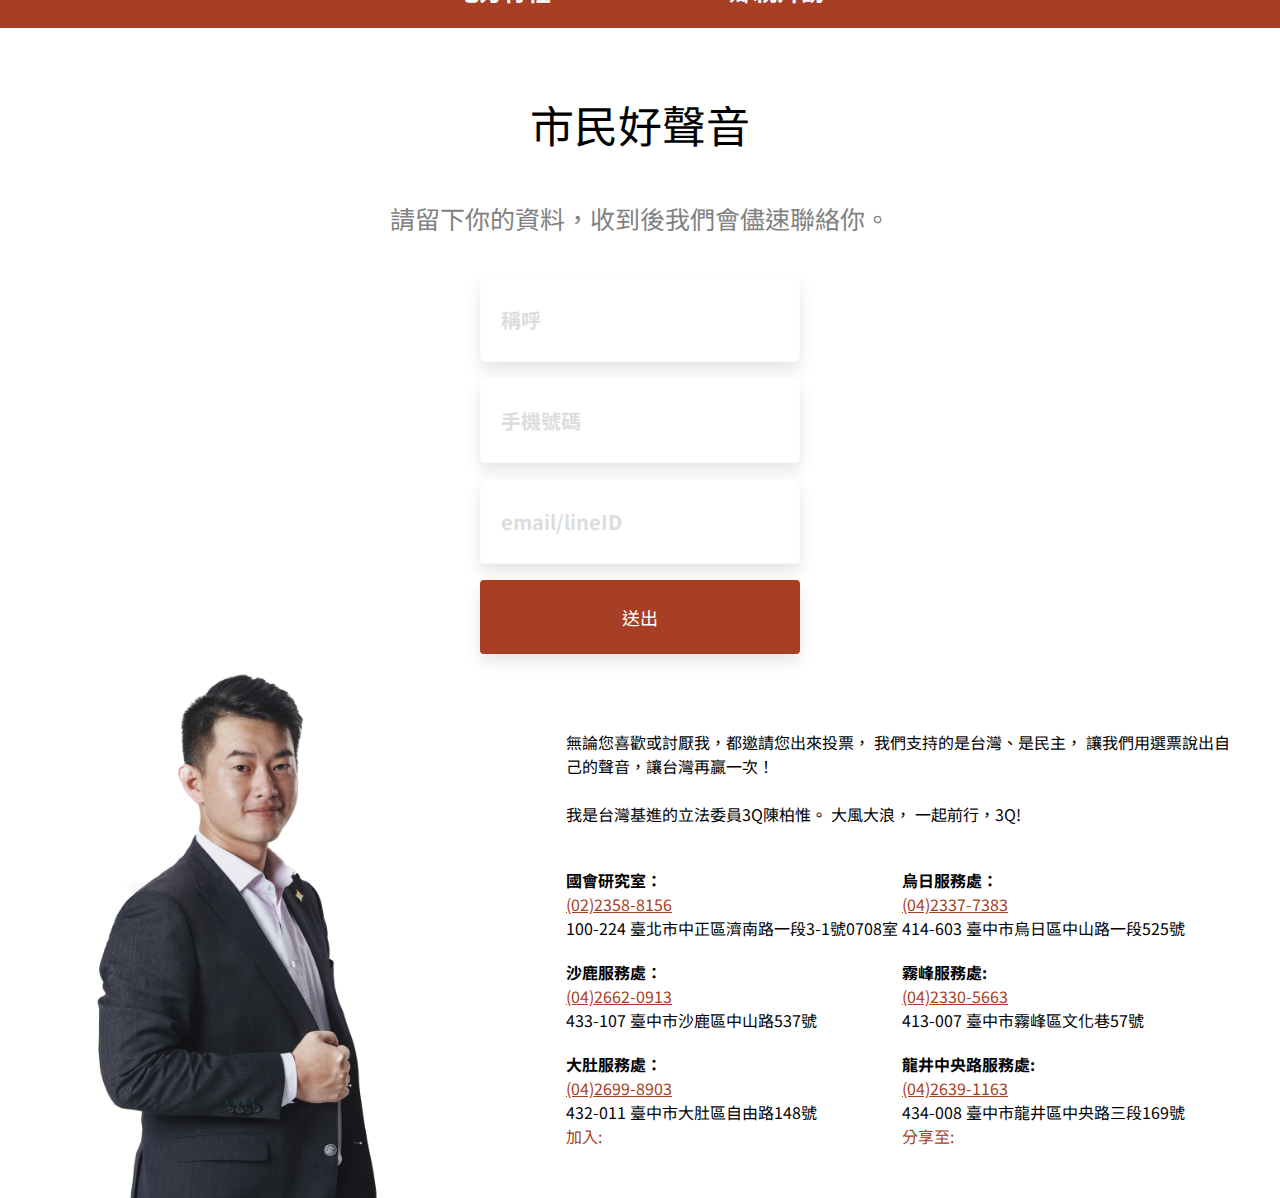
==== commit 8e63d3df: "footerend" ====
--- a/index.html
+++ b/index.html
@@ -973,6 +973,7 @@
       </div>
     </section>
   </main>
+
   <footer class="footer">
     <div class="footer__slogan">
       <div class="slogan__container">
@@ -990,6 +991,30 @@
         </div>
       </div>
     </div>
+    <section class="message">
+        <div class="message__container">
+          <div class="message__text-container"> 
+          <h3>市民好聲音</h3>
+          <h4>請留下你的資料，收到後我們會儘速聯絡你。</h4>
+          </div>  
+          <div class="message__form-container">
+            <form class="message__form" action="/action_page.php">
+              <!-- <label for="fname">稱呼</label> -->
+              <input type="text" id="fname" name="firstname" placeholder="稱呼">
+  
+              <!-- <label for="lname">手機號碼</label> -->
+              <input type="text" id="lname" name="lastname" placeholder="手機號碼">
+  
+              <!-- <label for="country">email/lineID</label> -->
+              <input type="text" id="emailline" name="emailline" placeholder="email/lineID">
+  
+              <p id="submit">送出</p>
+            </form>
+          </div>
+  
+        </div>
+      </section>
+  
     <div class="footer__story">
       <div class="footer__story-picture">
         <img src="./images/people-02.b8d3e8c0.png" alt="">
@@ -1027,8 +1052,8 @@
           </div>
           <span>加入:</span>
           <ul>
-            <li><a href="##"><i class="fa-brands fa-line"></i></a></li>
-            <li><a href="##"><i class="fa-brands fa-square-facebook"></i></a></li>
+            <li><a href="https://page.line.me/948rfooo?openQrModal=true"><i class="fa-brands fa-line"></i></a></li>
+            <li><a href="https://www.facebook.com/3Q.PehUi"><i class="fa-brands fa-square-facebook"></i></a></li>
           </ul>
         </div>
         <div class="footer__story-share">
@@ -1051,35 +1076,12 @@
           </div>
           <span>分享至:</span>
           <ul>
-            <li><a href="##"><i class="fa-brands fa-line"></i></a></li>
-            <li><a href="##"><i class="fa-brands fa-square-facebook"></i></a></li>
+            <li><a href="https://access.line.me/oauth2/v2.1/login?loginState=YLPgUfK705oRp1D5A8ddN8&loginChannelId=1446101138&returnUri=%2Foauth2%2Fv2.1%2Fauthorize%2Fconsent%3Fresponse_type%3Dcode%26client_id%3D1446101138%26state%3Dc9cf5861409e987491253ef04ef996%26redirect_uri%3Dhttps%253A%252F%252Fsocial-plugins.line.me%252Flineit%252FloginCallback%253FreturnUrl%253Dhttps%25253A%25252F%25252Fsocial-plugins.line.me%25252Flineit%25252Fshare%25253Furl%25253D%252526text%25253D3Q%25252520%252525E6%25252584%2525259B%252525E5%2525258F%252525B0%252525E7%25252581%252525A3%2525250D%2525250Ahttps%2525253A%2525252F%2525252F3qi.tw%2525252Findex%2525250D%2525250A%252525E7%2525259B%252525A1%252525E5%252525BF%252525A0%252525E8%25252581%252525B7%252525E5%252525AE%25252588%252525E3%25252580%25252581%252525E5%25252585%252525A8%252525E5%2525258A%2525259B%252525E4%252525BB%252525A5%252525E8%252525B5%252525B4%252525EF%252525BC%2525258C%252525E7%252525AF%252525B3%252525E8%252525B7%252525AF%252525E8%25252597%2525258D%252525E7%252525B8%252525B7%252525E3%25252580%25252581%252525E7%25252584%252525A1%252525E6%25252580%252525A8%252525E7%25252584%252525A1%252525E6%25252582%25252594%252525EF%252525BC%2525258C%252525E9%252525BD%2525258A%252525E5%252525BF%25252583%252525E9%25252598%252525B2%252525E7%25252596%252525AB%252525E3%25252580%25252581%252525E5%2525258F%252525B0%252525E7%25252581%252525A3%252525E5%252525B9%252525B3%252525E5%252525AE%25252589%252525EF%252525BC%2525258C3Q%252525EF%252525BC%25252581%252526from%25253Dline_scheme%26scope%3Dopenid%2Bprofile%2Bfriends%2Bgroups%2Btimeline.post%2Bmessage.write#/"><i class="fa-brands fa-line"></i></a></li>
+            <li><a href="https://www.facebook.com/sharer/sharer.php?u=https%3A%2F%2F3qi.tw%2Findex&title=3Q%20%E6%84%9B%E5%8F%B0%E7%81%A3&description=%E7%9B%A1%E5%BF%A0%E8%81%B7%E5%AE%88%E3%80%81%E5%85%A8%E5%8A%9B%E4%BB%A5%E8%B5%B4%EF%BC%8C%E7%AF%B3%E8%B7%AF%E8%97%8D%E7%B8%B7%E3%80%81%E7%84%A1%E6%80%A8%E7%84%A1%E6%82%94%EF%BC%8C%E9%BD%8A%E5%BF%83%E9%98%B2%E7%96%AB%E3%80%81%E5%8F%B0%E7%81%A3%E5%B9%B3%E5%AE%89%EF%BC%8C3Q%EF%BC%81&quote=&hashtag="><i class="fa-brands fa-square-facebook"></i></a></li>
           </ul>
         </div>
       </div>
     </div>
-    <section class="message">
-      <div class="message__container">
-        <div class="message__text-container">
-          <h3>市民好聲音</h3>
-          <h4>請留下你的資料，收到後我們會儘速聯絡你。</h4>
-        </div>
-        <div class="message__form-container">
-          <form class="message__form" action="/action_page.php">
-            <!-- <label for="fname">稱呼</label> -->
-            <input type="text" id="fname" name="firstname" placeholder="稱呼">
-
-            <!-- <label for="lname">手機號碼</label> -->
-            <input type="text" id="lname" name="lastname" placeholder="手機號碼">
-
-            <!-- <label for="country">email/lineID</label> -->
-            <input type="text" id="emailline" name="emailline" placeholder="email/lineID">
-
-            <p id="submit">送出</p>
-          </form>
-        </div>
-
-      </div>
-    </section>
 
   </footer>
 
--- a/css/style.css
+++ b/css/style.css
@@ -6,4 +6,5 @@
 @import url(./socialwelfare-2nd.css);
 @import url(./survey.css);
 @import url(./footer.css);
+@import url(./footer2.css);
 @import url(./message.css)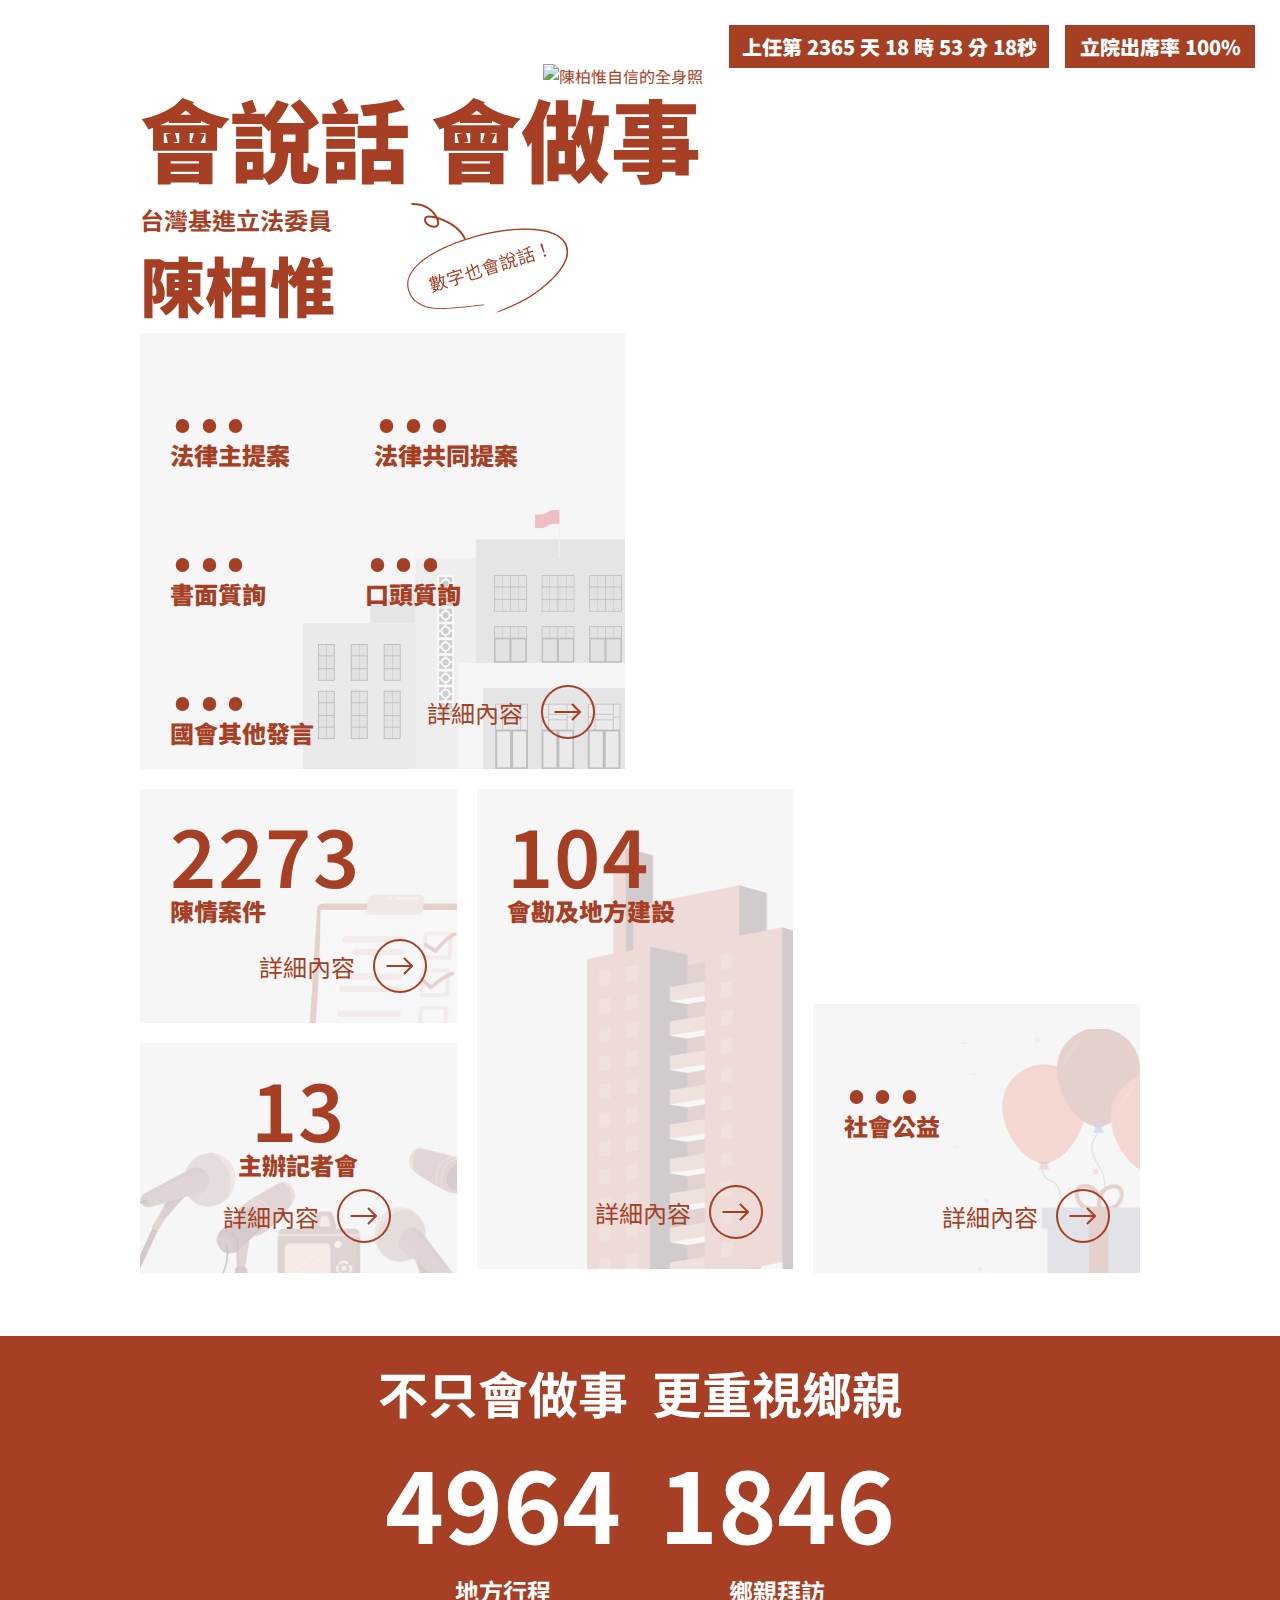
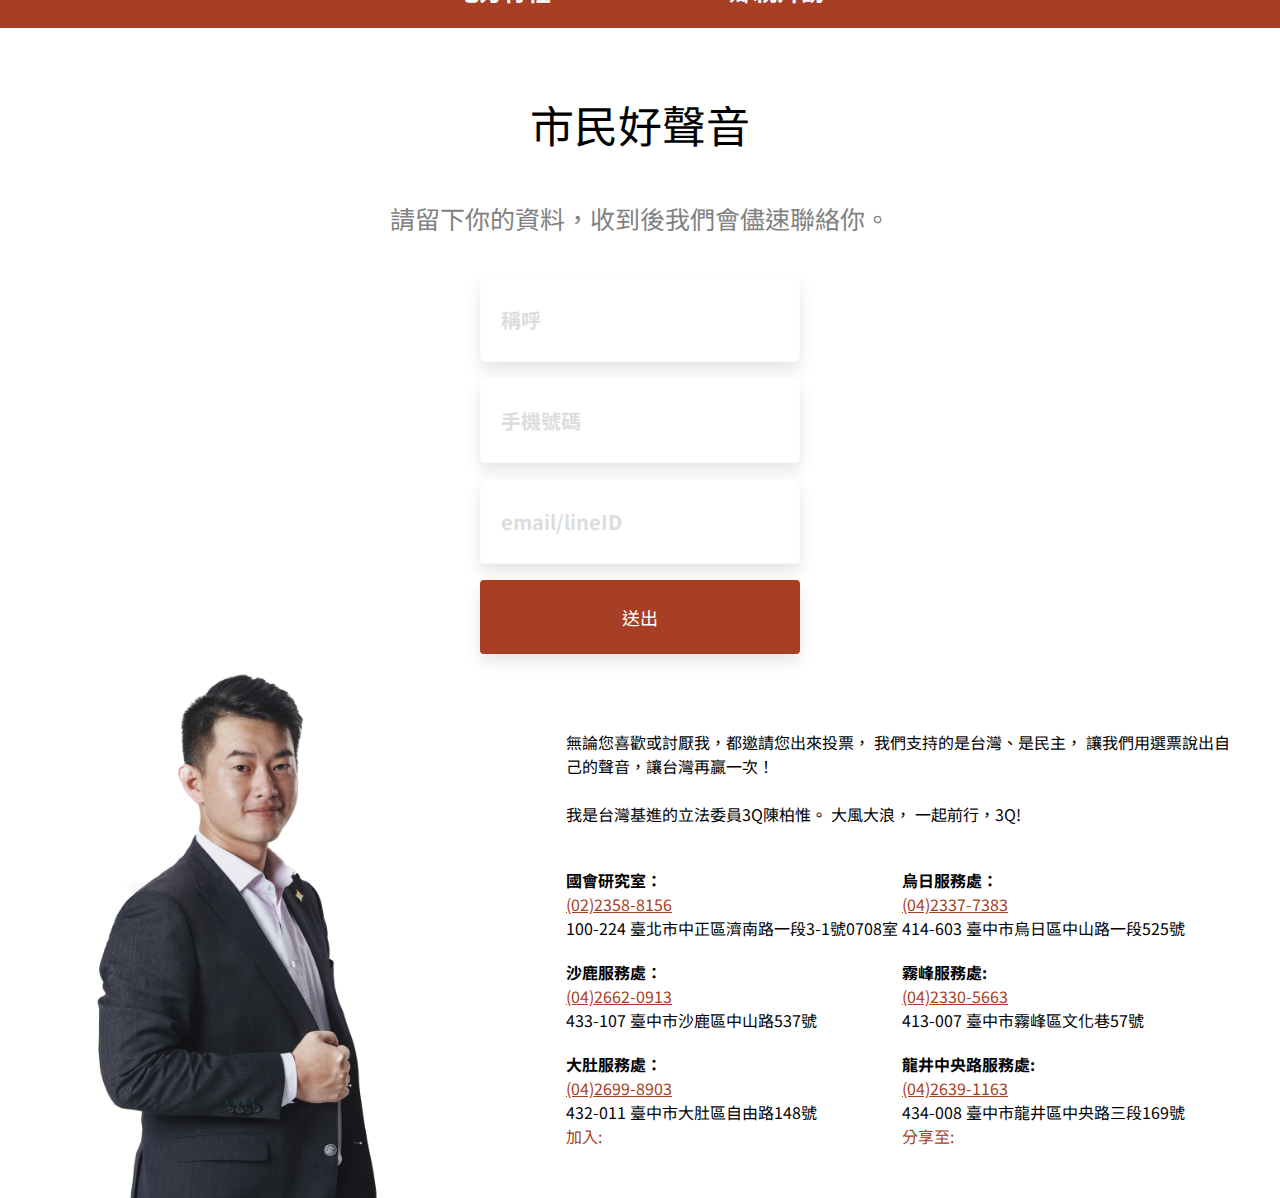
==== commit 8e600e2e: "p-end" ====
--- a/index.html
+++ b/index.html
@@ -270,8 +270,24 @@
         </main>
       </div>
     </section>
-    <section class="petition"></section>
-<!-- 
+    <section class="petition">
+      <div class="petition__header">
+        <h2>選服陳情案件</h2>
+        <button type="button" class="btn-close btn-close-white legislature--disapear" aria-label="Close"></button>
+      </div>
+      <div class="petition__container">
+        <div class="petition__text">
+          <span>即將上線</span>
+          <span>Coming Soon...</span>
+        </div>
+        <div class="petition__background">
+          <img
+            src="https://s3-alpha-sig.figma.com/img/7106/ca35/73e179b699d4f92c9b56b107ef56e5f6?Expires=1669593600&amp;Signature=GzciJcyx9TP-gkRZZDGVA8wSfbCq~[base64]~hjtCT5823YOtnn26zvRK5B4NoJ2rk3ZmOI7w6q3Em9p5K3Nh3J3nrwQxBCd1ZvaR~yBmbOR8xKZ155urpsJBoWMFcQ__&amp;Key-Pair-Id=APKAINTVSUGEWH5XD5UA"
+            alt="Taiwan-Radical-Wings-logo">
+        </div>
+      </div>
+    </section>
+    <!-- 
     <section class="press-conference">
       <div class="press__container">
         <header>
@@ -518,7 +534,7 @@
                       <a class="dropdown-item" href="#">烏日</a>
                     </li>
                     <li><a class="dropdown-item" href="#">沙鹿</a></li>
-                      <a class="dropdown-item" href="#">大肚</a>
+                    <a class="dropdown-item" href="#">大肚</a>
                     </li>
                   </ul>
                 </div>
@@ -992,29 +1008,29 @@
       </div>
     </div>
     <section class="message">
-        <div class="message__container">
-          <div class="message__text-container"> 
+      <div class="message__container">
+        <div class="message__text-container">
           <h3>市民好聲音</h3>
           <h4>請留下你的資料，收到後我們會儘速聯絡你。</h4>
-          </div>  
-          <div class="message__form-container">
-            <form class="message__form" action="/action_page.php">
-              <!-- <label for="fname">稱呼</label> -->
-              <input type="text" id="fname" name="firstname" placeholder="稱呼">
-  
-              <!-- <label for="lname">手機號碼</label> -->
-              <input type="text" id="lname" name="lastname" placeholder="手機號碼">
-  
-              <!-- <label for="country">email/lineID</label> -->
-              <input type="text" id="emailline" name="emailline" placeholder="email/lineID">
-  
-              <p id="submit">送出</p>
-            </form>
-          </div>
-  
-        </div>
-      </section>
-  
+        </div>
+        <div class="message__form-container">
+          <form class="message__form" action="/action_page.php">
+            <!-- <label for="fname">稱呼</label> -->
+            <input type="text" id="fname" name="firstname" placeholder="稱呼">
+
+            <!-- <label for="lname">手機號碼</label> -->
+            <input type="text" id="lname" name="lastname" placeholder="手機號碼">
+
+            <!-- <label for="country">email/lineID</label> -->
+            <input type="text" id="emailline" name="emailline" placeholder="email/lineID">
+
+            <p id="submit">送出</p>
+          </form>
+        </div>
+
+      </div>
+    </section>
+
     <div class="footer__story">
       <div class="footer__story-picture">
         <img src="./images/people-02.b8d3e8c0.png" alt="">
@@ -1076,8 +1092,12 @@
           </div>
           <span>分享至:</span>
           <ul>
-            <li><a href="https://access.line.me/oauth2/v2.1/login?loginState=YLPgUfK705oRp1D5A8ddN8&loginChannelId=1446101138&returnUri=%2Foauth2%2Fv2.1%2Fauthorize%2Fconsent%3Fresponse_type%3Dcode%26client_id%3D1446101138%26state%3Dc9cf5861409e987491253ef04ef996%26redirect_uri%3Dhttps%253A%252F%252Fsocial-plugins.line.me%252Flineit%252FloginCallback%253FreturnUrl%253Dhttps%25253A%25252F%25252Fsocial-plugins.line.me%25252Flineit%25252Fshare%25253Furl%25253D%252526text%25253D3Q%25252520%252525E6%25252584%2525259B%252525E5%2525258F%252525B0%252525E7%25252581%252525A3%2525250D%2525250Ahttps%2525253A%2525252F%2525252F3qi.tw%2525252Findex%2525250D%2525250A%252525E7%2525259B%252525A1%252525E5%252525BF%252525A0%252525E8%25252581%252525B7%252525E5%252525AE%25252588%252525E3%25252580%25252581%252525E5%25252585%252525A8%252525E5%2525258A%2525259B%252525E4%252525BB%252525A5%252525E8%252525B5%252525B4%252525EF%252525BC%2525258C%252525E7%252525AF%252525B3%252525E8%252525B7%252525AF%252525E8%25252597%2525258D%252525E7%252525B8%252525B7%252525E3%25252580%25252581%252525E7%25252584%252525A1%252525E6%25252580%252525A8%252525E7%25252584%252525A1%252525E6%25252582%25252594%252525EF%252525BC%2525258C%252525E9%252525BD%2525258A%252525E5%252525BF%25252583%252525E9%25252598%252525B2%252525E7%25252596%252525AB%252525E3%25252580%25252581%252525E5%2525258F%252525B0%252525E7%25252581%252525A3%252525E5%252525B9%252525B3%252525E5%252525AE%25252589%252525EF%252525BC%2525258C3Q%252525EF%252525BC%25252581%252526from%25253Dline_scheme%26scope%3Dopenid%2Bprofile%2Bfriends%2Bgroups%2Btimeline.post%2Bmessage.write#/"><i class="fa-brands fa-line"></i></a></li>
-            <li><a href="https://www.facebook.com/sharer/sharer.php?u=https%3A%2F%2F3qi.tw%2Findex&title=3Q%20%E6%84%9B%E5%8F%B0%E7%81%A3&description=%E7%9B%A1%E5%BF%A0%E8%81%B7%E5%AE%88%E3%80%81%E5%85%A8%E5%8A%9B%E4%BB%A5%E8%B5%B4%EF%BC%8C%E7%AF%B3%E8%B7%AF%E8%97%8D%E7%B8%B7%E3%80%81%E7%84%A1%E6%80%A8%E7%84%A1%E6%82%94%EF%BC%8C%E9%BD%8A%E5%BF%83%E9%98%B2%E7%96%AB%E3%80%81%E5%8F%B0%E7%81%A3%E5%B9%B3%E5%AE%89%EF%BC%8C3Q%EF%BC%81&quote=&hashtag="><i class="fa-brands fa-square-facebook"></i></a></li>
+            <li><a
+                href="https://access.line.me/oauth2/v2.1/login?loginState=YLPgUfK705oRp1D5A8ddN8&loginChannelId=1446101138&returnUri=%2Foauth2%2Fv2.1%2Fauthorize%2Fconsent%3Fresponse_type%3Dcode%26client_id%3D1446101138%26state%3Dc9cf5861409e987491253ef04ef996%26redirect_uri%3Dhttps%253A%252F%252Fsocial-plugins.line.me%252Flineit%252FloginCallback%253FreturnUrl%253Dhttps%25253A%25252F%25252Fsocial-plugins.line.me%25252Flineit%25252Fshare%25253Furl%25253D%252526text%25253D3Q%25252520%252525E6%25252584%2525259B%252525E5%2525258F%252525B0%252525E7%25252581%252525A3%2525250D%2525250Ahttps%2525253A%2525252F%2525252F3qi.tw%2525252Findex%2525250D%2525250A%252525E7%2525259B%252525A1%252525E5%252525BF%252525A0%252525E8%25252581%252525B7%252525E5%252525AE%25252588%252525E3%25252580%25252581%252525E5%25252585%252525A8%252525E5%2525258A%2525259B%252525E4%252525BB%252525A5%252525E8%252525B5%252525B4%252525EF%252525BC%2525258C%252525E7%252525AF%252525B3%252525E8%252525B7%252525AF%252525E8%25252597%2525258D%252525E7%252525B8%252525B7%252525E3%25252580%25252581%252525E7%25252584%252525A1%252525E6%25252580%252525A8%252525E7%25252584%252525A1%252525E6%25252582%25252594%252525EF%252525BC%2525258C%252525E9%252525BD%2525258A%252525E5%252525BF%25252583%252525E9%25252598%252525B2%252525E7%25252596%252525AB%252525E3%25252580%25252581%252525E5%2525258F%252525B0%252525E7%25252581%252525A3%252525E5%252525B9%252525B3%252525E5%252525AE%25252589%252525EF%252525BC%2525258C3Q%252525EF%252525BC%25252581%252526from%25253Dline_scheme%26scope%3Dopenid%2Bprofile%2Bfriends%2Bgroups%2Btimeline.post%2Bmessage.write#/"><i
+                  class="fa-brands fa-line"></i></a></li>
+            <li><a
+                href="https://www.facebook.com/sharer/sharer.php?u=https%3A%2F%2F3qi.tw%2Findex&title=3Q%20%E6%84%9B%E5%8F%B0%E7%81%A3&description=%E7%9B%A1%E5%BF%A0%E8%81%B7%E5%AE%88%E3%80%81%E5%85%A8%E5%8A%9B%E4%BB%A5%E8%B5%B4%EF%BC%8C%E7%AF%B3%E8%B7%AF%E8%97%8D%E7%B8%B7%E3%80%81%E7%84%A1%E6%80%A8%E7%84%A1%E6%82%94%EF%BC%8C%E9%BD%8A%E5%BF%83%E9%98%B2%E7%96%AB%E3%80%81%E5%8F%B0%E7%81%A3%E5%B9%B3%E5%AE%89%EF%BC%8C3Q%EF%BC%81&quote=&hashtag="><i
+                  class="fa-brands fa-square-facebook"></i></a></li>
           </ul>
         </div>
       </div>
--- a/css/style.css
+++ b/css/style.css
@@ -4,6 +4,7 @@
 @import url(./legislature.css);
 /* @import url(./legislature-js.css); */
 @import url(./socialwelfare-2nd.css);
+@import url(./petition.css);
 @import url(./survey.css);
 @import url(./footer.css);
 @import url(./footer2.css);
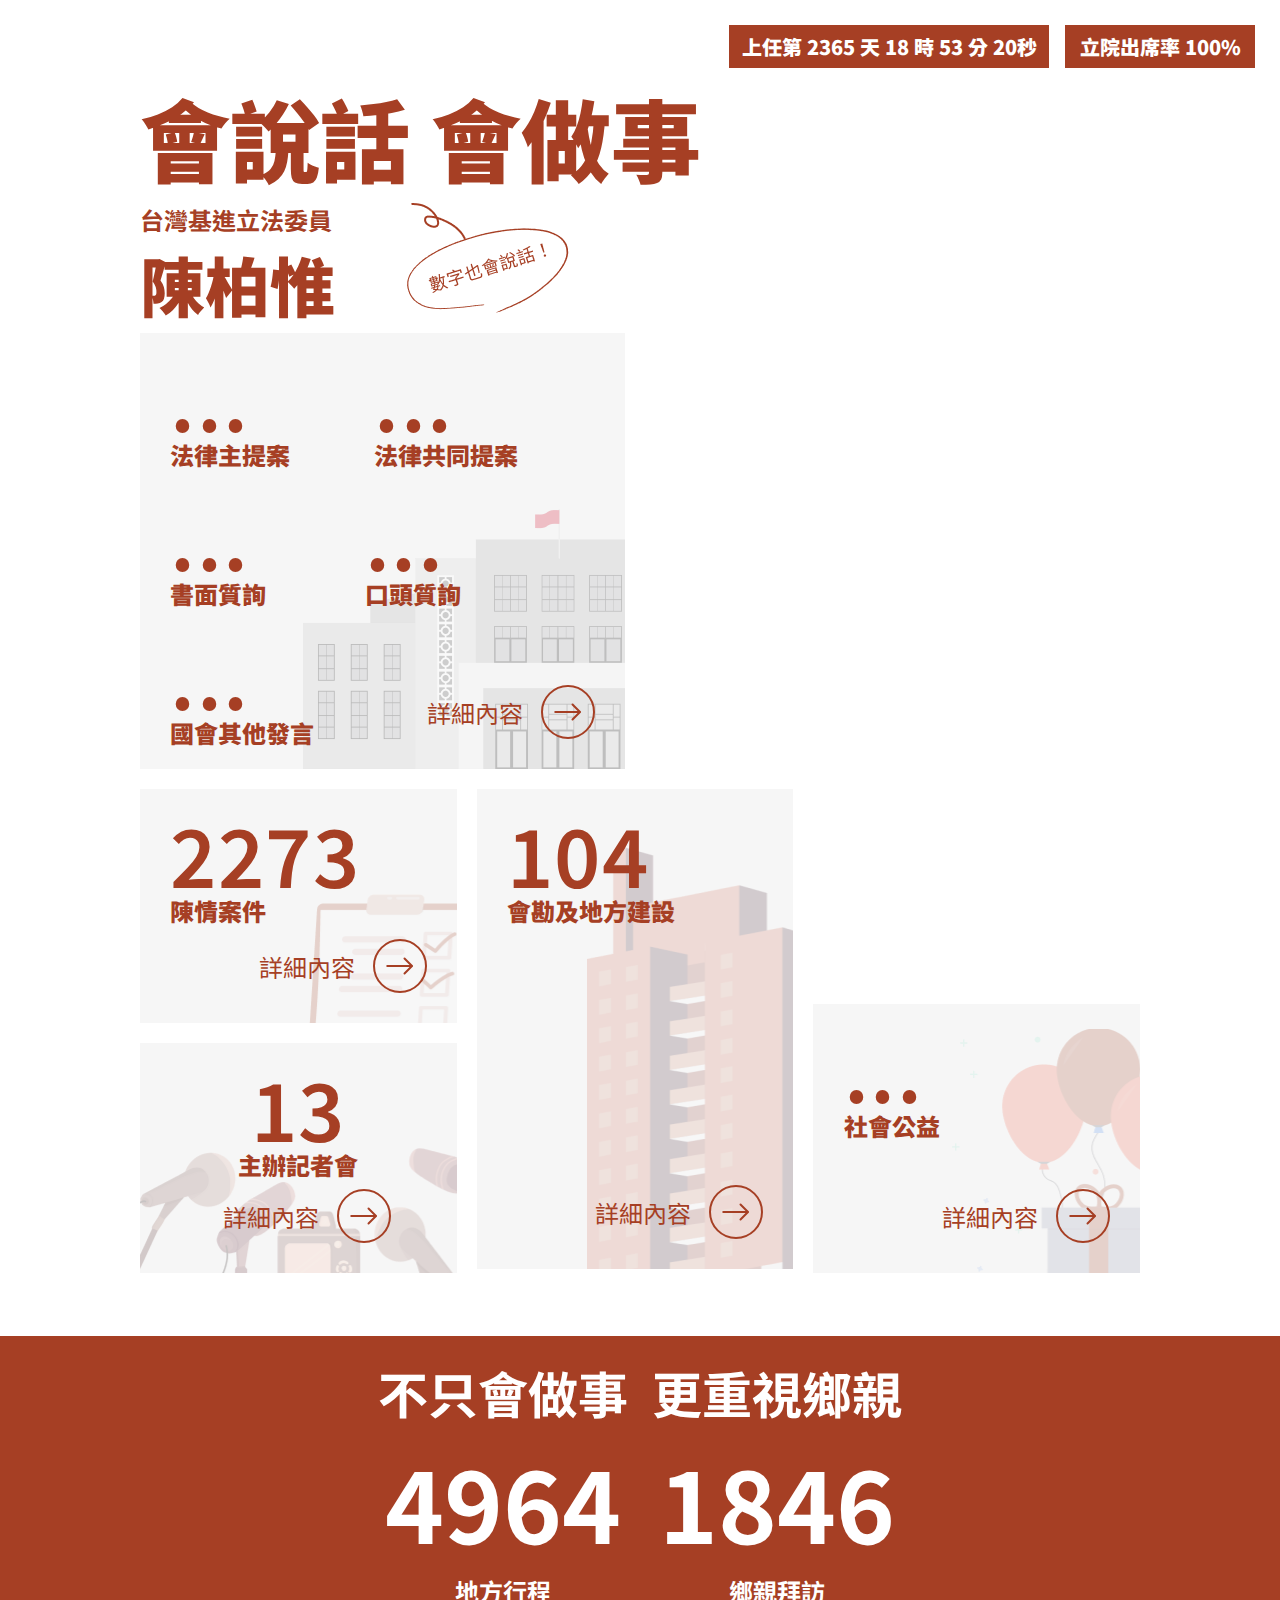
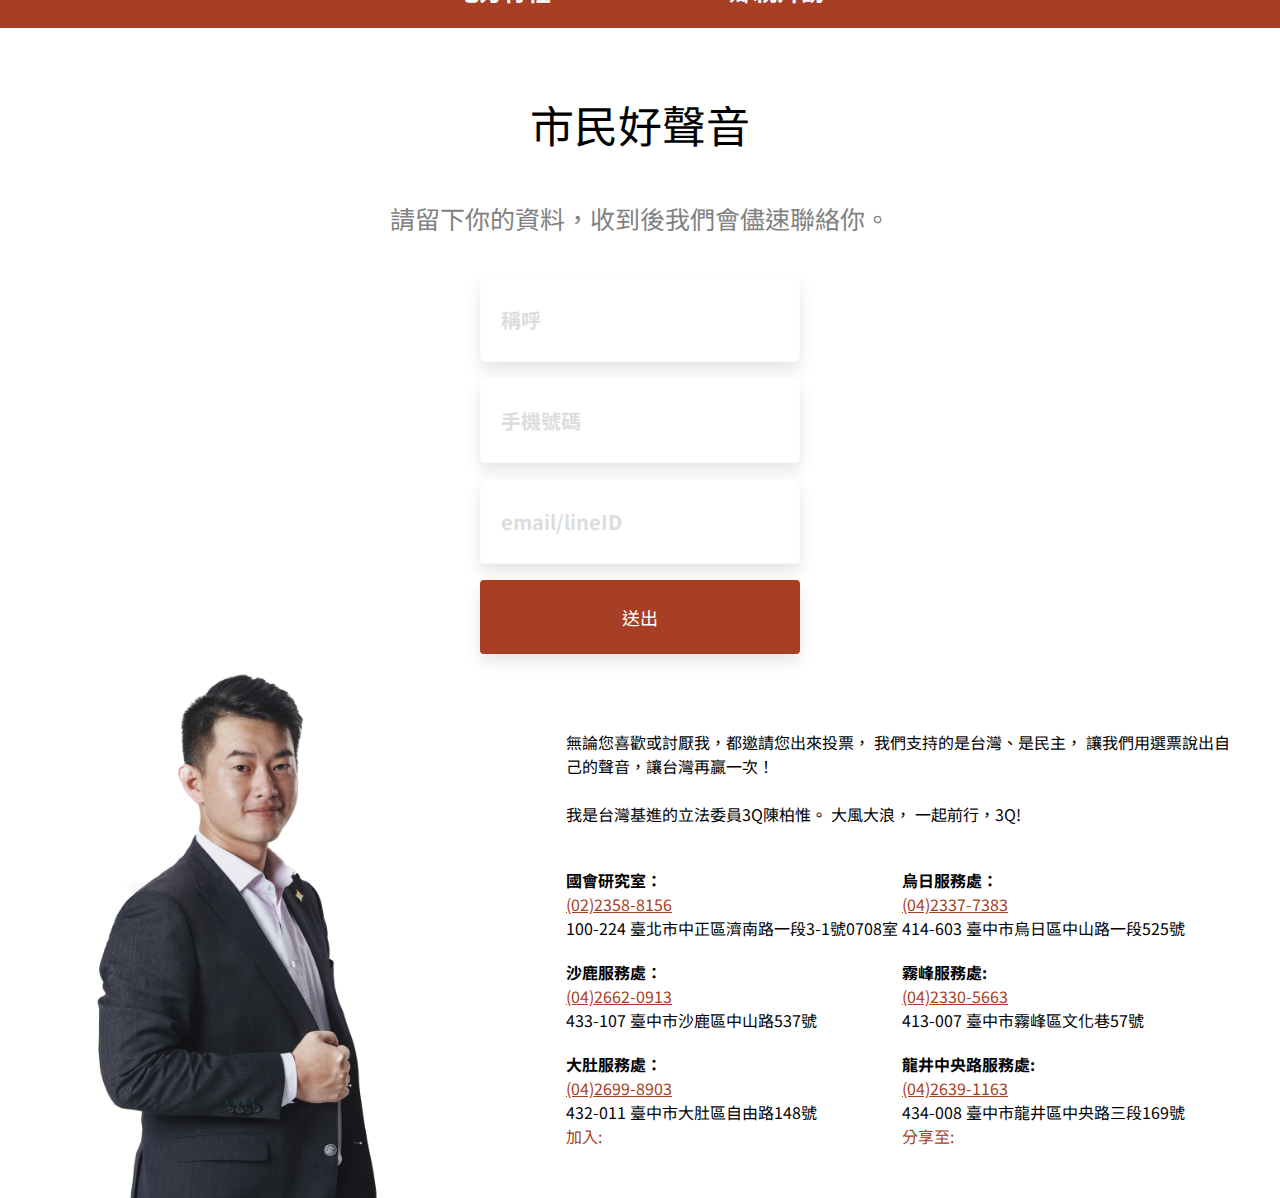
==== commit 37ded824: "end" ====
--- a/index.html
+++ b/index.html
@@ -33,6 +33,11 @@
     </div>
     <nav class="header__nav">
       <div class="header__title-container">
+        <div class="header__full-body-img2">
+        <img
+          src="https://s3-alpha-sig.figma.com/img/8d07/aaf3/433424eba52e7d8a1fb50b31cd6e1262?Expires=1669593600&Signature=JqG7V-uTU8tkUiOCFsxYhc4befCNFdH1fsJijh6Le9EjuMGvjbIZ6egx08x8joMirwkJOyzXDZn8gSp6WSmd3a31r1FrnN09jAqielm08kyIqPWKMMhlvfqykD1pLmrg4DtdauJSRQkctGaQksLOB64kgDIX~3nHw2LJVDaP8vwvXAhhMWE-p2vfDKPEmzORv0kQLbaOD62JBhUzBEMMOB23AAVUAOseO2pkgdPdK-KUYMCdMdjBi~nVXOuPF0EY6Q5KhZygZIsJYVSbhK2DKQLakn6x~WMEoktBMs5XbGDBsS3KOWQHo6PdUbd42OqRzIaodGRMDXtIEcSCaBIR3w__&Key-Pair-Id=APKAINTVSUGEWH5XD5UA"
+          alt="陳柏惟自信的全身照" />
+      </div>
         <div class="header__report">
           <span class="header__term">上任計時中</span>
           <span class="header__attendance">立院出席率 100%</span>
@@ -287,156 +292,24 @@
         </div>
       </div>
     </section>
-    <!-- 
+
     <section class="press-conference">
-      <div class="press__container">
-        <header>
-          <h2>
-            主辦記者會
-          </h2>
-        </header>
-        <div class="press__album-pc-container">
-          for pc
-          <div class="press__album-pc">
-            <p class="press__album-pc-text">強化中資規範 反制經濟滲透
-            </p>
-            <p class="press__album-pc-date">日期：2020-09-25</p>
-            <ul class="press__album-pc-ul">
-              <li>
-                <div class="press__album-pc-photo"><img src="https://fakeimg.pl/500x300/" alt="" loading="lazy"></div>
-              </li>
-              <li>
-                <div class="press__album-pc-photo"><img src="https://fakeimg.pl/500x300/" alt="" loading="lazy"></div>
-              </li>
-              <li>
-                <div class="press__album-pc-photo"><img src="https://fakeimg.pl/500x300/" alt="" loading="lazy"></div>
-              </li>
-              <li>
-                <div class="press__album-pc-photo"><img src="https://fakeimg.pl/500x300/" alt="" loading="lazy"></div>
-              </li>
-              <li>
-                <div class="press__album-pc-photo photo-hoverdark"><img src="https://fakeimg.pl/500x300/" alt=""
-                    loading="lazy"></div>
-              </li>
-            </ul>
-          </div>
-          <div class="press__album-pc">
-            <p class="press__album-pc-text">強化中資規範 反制經濟滲透
-            </p>
-            <p class="press__album-pc-date">日期：2020-09-25</p>
-            <ul class="press__album-pc-ul">
-              <li>
-                <div class="press__album-pc-photo"><img
-                    src="https://v5.airtableusercontent.com/v1/11/11/1668772800000/vfiEi6V7f4v2MPGmv046jg/Fz1mCatKqUgJKYxueW6nHksUG4zxUQkvARY3OW_3e8v622oOI4xPQmUJ2VQi15CfRunIvgVKxAm8fjeFS2wIHQ/FarpcD_-ZEWn435l88EjmpScAVKH_Md7vP1hsO3FvIg"
-                    alt="" loading="lazy"></div>
-              </li>
-              <li>
-                <div class="press__album-pc-photo"><img
-                    src="https://v5.airtableusercontent.com/v1/11/11/1668772800000/vfiEi6V7f4v2MPGmv046jg/Fz1mCatKqUgJKYxueW6nHksUG4zxUQkvARY3OW_3e8v622oOI4xPQmUJ2VQi15CfRunIvgVKxAm8fjeFS2wIHQ/FarpcD_-ZEWn435l88EjmpScAVKH_Md7vP1hsO3FvIg"
-                    alt="" loading="lazy"></div>
-              </li>
-              <li>
-                <div class="press__album-pc-photo"><img
-                    src="https://v5.airtableusercontent.com/v1/11/11/1668772800000/vfiEi6V7f4v2MPGmv046jg/Fz1mCatKqUgJKYxueW6nHksUG4zxUQkvARY3OW_3e8v622oOI4xPQmUJ2VQi15CfRunIvgVKxAm8fjeFS2wIHQ/FarpcD_-ZEWn435l88EjmpScAVKH_Md7vP1hsO3FvIg"
-                    alt="" loading="lazy"></div>
-              </li>
-              <li>
-                <div class="press__album-pc-photo"><img
-                    src="https://v5.airtableusercontent.com/v1/11/11/1668772800000/vfiEi6V7f4v2MPGmv046jg/Fz1mCatKqUgJKYxueW6nHksUG4zxUQkvARY3OW_3e8v622oOI4xPQmUJ2VQi15CfRunIvgVKxAm8fjeFS2wIHQ/FarpcD_-ZEWn435l88EjmpScAVKH_Md7vP1hsO3FvIg"
-                    alt="" loading="lazy"></div>
-              </li>
-              <li>
-                <div class="press__album-pc-photo press__album-5th"><img
-                    src="https://v5.airtableusercontent.com/v1/11/11/1668772800000/vfiEi6V7f4v2MPGmv046jg/Fz1mCatKqUgJKYxueW6nHksUG4zxUQkvARY3OW_3e8v622oOI4xPQmUJ2VQi15CfRunIvgVKxAm8fjeFS2wIHQ/FarpcD_-ZEWn435l88EjmpScAVKH_Md7vP1hsO3FvIg"
-                    alt="" loading="lazy"></div>
-              </li>
-            </ul>
-          </div>
-          <div class="press__album-pc">
-            <p class="press__album-pc-text">強化中資規範 反制經濟滲透
-            </p>
-            <p class="press__album-pc-date">日期：2020-09-25</p>
-            <ul class="press__album-pc-ul">
-              <li>
-                <div class="press__album-pc-photo"><img
-                    src="https://v5.airtableusercontent.com/v1/11/11/1668772800000/vfiEi6V7f4v2MPGmv046jg/Fz1mCatKqUgJKYxueW6nHksUG4zxUQkvARY3OW_3e8v622oOI4xPQmUJ2VQi15CfRunIvgVKxAm8fjeFS2wIHQ/FarpcD_-ZEWn435l88EjmpScAVKH_Md7vP1hsO3FvIg"
-                    alt="" loading="lazy"></div>
-              </li>
-              <li>
-                <div class="press__album-pc-photo"><img
-                    src="https://v5.airtableusercontent.com/v1/11/11/1668772800000/vfiEi6V7f4v2MPGmv046jg/Fz1mCatKqUgJKYxueW6nHksUG4zxUQkvARY3OW_3e8v622oOI4xPQmUJ2VQi15CfRunIvgVKxAm8fjeFS2wIHQ/FarpcD_-ZEWn435l88EjmpScAVKH_Md7vP1hsO3FvIg"
-                    alt="" loading="lazy"></div>
-              </li>
-              <li>
-                <div class="press__album-pc-photo"><img
-                    src="https://v5.airtableusercontent.com/v1/11/11/1668772800000/vfiEi6V7f4v2MPGmv046jg/Fz1mCatKqUgJKYxueW6nHksUG4zxUQkvARY3OW_3e8v622oOI4xPQmUJ2VQi15CfRunIvgVKxAm8fjeFS2wIHQ/FarpcD_-ZEWn435l88EjmpScAVKH_Md7vP1hsO3FvIg"
-                    alt="" loading="lazy"></div>
-              </li>
-              <li>
-                <div class="press__album-pc-photo"><img
-                    src="https://v5.airtableusercontent.com/v1/11/11/1668772800000/vfiEi6V7f4v2MPGmv046jg/Fz1mCatKqUgJKYxueW6nHksUG4zxUQkvARY3OW_3e8v622oOI4xPQmUJ2VQi15CfRunIvgVKxAm8fjeFS2wIHQ/FarpcD_-ZEWn435l88EjmpScAVKH_Md7vP1hsO3FvIg"
-                    alt="" loading="lazy"></div>
-              </li>
-              <li>
-                <div class="press__album-pc-photo press__album-5th"><img
-                    src="https://v5.airtableusercontent.com/v1/11/11/1668772800000/vfiEi6V7f4v2MPGmv046jg/Fz1mCatKqUgJKYxueW6nHksUG4zxUQkvARY3OW_3e8v622oOI4xPQmUJ2VQi15CfRunIvgVKxAm8fjeFS2wIHQ/FarpcD_-ZEWn435l88EjmpScAVKH_Md7vP1hsO3FvIg"
-                    alt="" loading="lazy"></div>
-              </li>
-            </ul>
-          </div>
-
-          for phone
-          <div class="press__album-sp">
-            <p class="press__album-sp-text">強化中資規範 反制經濟滲透
-            </p>
-            <p class="press__album-sp-date">日期：2020-09-25</p>
-            <div class="press__album-sp-group">
-              <ul class="press__album-sp-ul">
-                <li>
-                  <div class="press__album-sp-photo"><img src="https://fakeimg.pl/500x300/" alt=""></div>
-                </li>
-                <li>
-                  <div class="press__album-sp-photo"><img src="https://fakeimg.pl/500x300/" alt=""></div>
-                </li>
-              </ul>
-              <ul class="press__album-sp-ul">
-                <li>
-                  <div class="press__album-sp-photo"><img src="https://fakeimg.pl/500x300/" alt=""></div>
-                </li>
-                <li>
-                  <div class="press__album-sp-photo photo-hoverdark"><img src="https://fakeimg.pl/500x300/" alt="">
-                  </div>
-                </li>
-              </ul>
-            </div>
-          </div>
-          <div class="press__album-sp">
-            <p class="press__album-sp-text">強化中資規範 反制經濟滲透
-            </p>
-            <p class="press__album-sp-date">日期：2020-09-25</p>
-            <div class="press__album-sp-group">
-              <ul class="press__album-sp-ul">
-                <li>
-                  <div class="press__album-sp-photo"><img src="https://fakeimg.pl/500x300/" alt=""></div>
-                </li>
-                <li>
-                  <div class="press__album-sp-photo"><img src="https://fakeimg.pl/500x300/" alt=""></div>
-                </li>
-              </ul>
-              <ul class="press__album-sp-ul">
-                <li>
-                  <div class="press__album-sp-photo"><img src="https://fakeimg.pl/500x300/" alt=""></div>
-                </li>
-                <li>
-                  <div class="press__album-sp-photo photo-hoverdark"><img src="https://fakeimg.pl/500x300/" alt="">
-                  </div>
-                </li>
-              </ul>
-            </div>
-          </div>
-        </div>
-      </div>
-    </section> -->
+      <div class="petition__header">
+        <h2>全國性活動</h2>
+        <button type="button" class="btn-close btn-close-white legislature--disapear" aria-label="Close"></button>
+      </div>
+      <div class="petition__container">
+      <div class="petition__text">
+        <span>即將上線</span>
+        <span>Coming Soon...</span>
+      </div>
+      <div class="petition__background">
+        <img
+          src="https://s3-alpha-sig.figma.com/img/7106/ca35/73e179b699d4f92c9b56b107ef56e5f6?Expires=1669593600&amp;Signature=GzciJcyx9TP-gkRZZDGVA8wSfbCq~[base64]~hjtCT5823YOtnn26zvRK5B4NoJ2rk3ZmOI7w6q3Em9p5K3Nh3J3nrwQxBCd1ZvaR~yBmbOR8xKZ155urpsJBoWMFcQ__&amp;Key-Pair-Id=APKAINTVSUGEWH5XD5UA"
+          alt="Taiwan-Radical-Wings-logo">
+      </div>
+    </div>
+    </section>
     <section class="survey">
       <div class="survey__container">
         <div class="survey__title-container">
--- a/css/style.css
+++ b/css/style.css
@@ -4,6 +4,7 @@
 @import url(./legislature.css);
 /* @import url(./legislature-js.css); */
 @import url(./socialwelfare-2nd.css);
+@import url(./press-conference2.css);
 @import url(./petition.css);
 @import url(./survey.css);
 @import url(./footer.css);
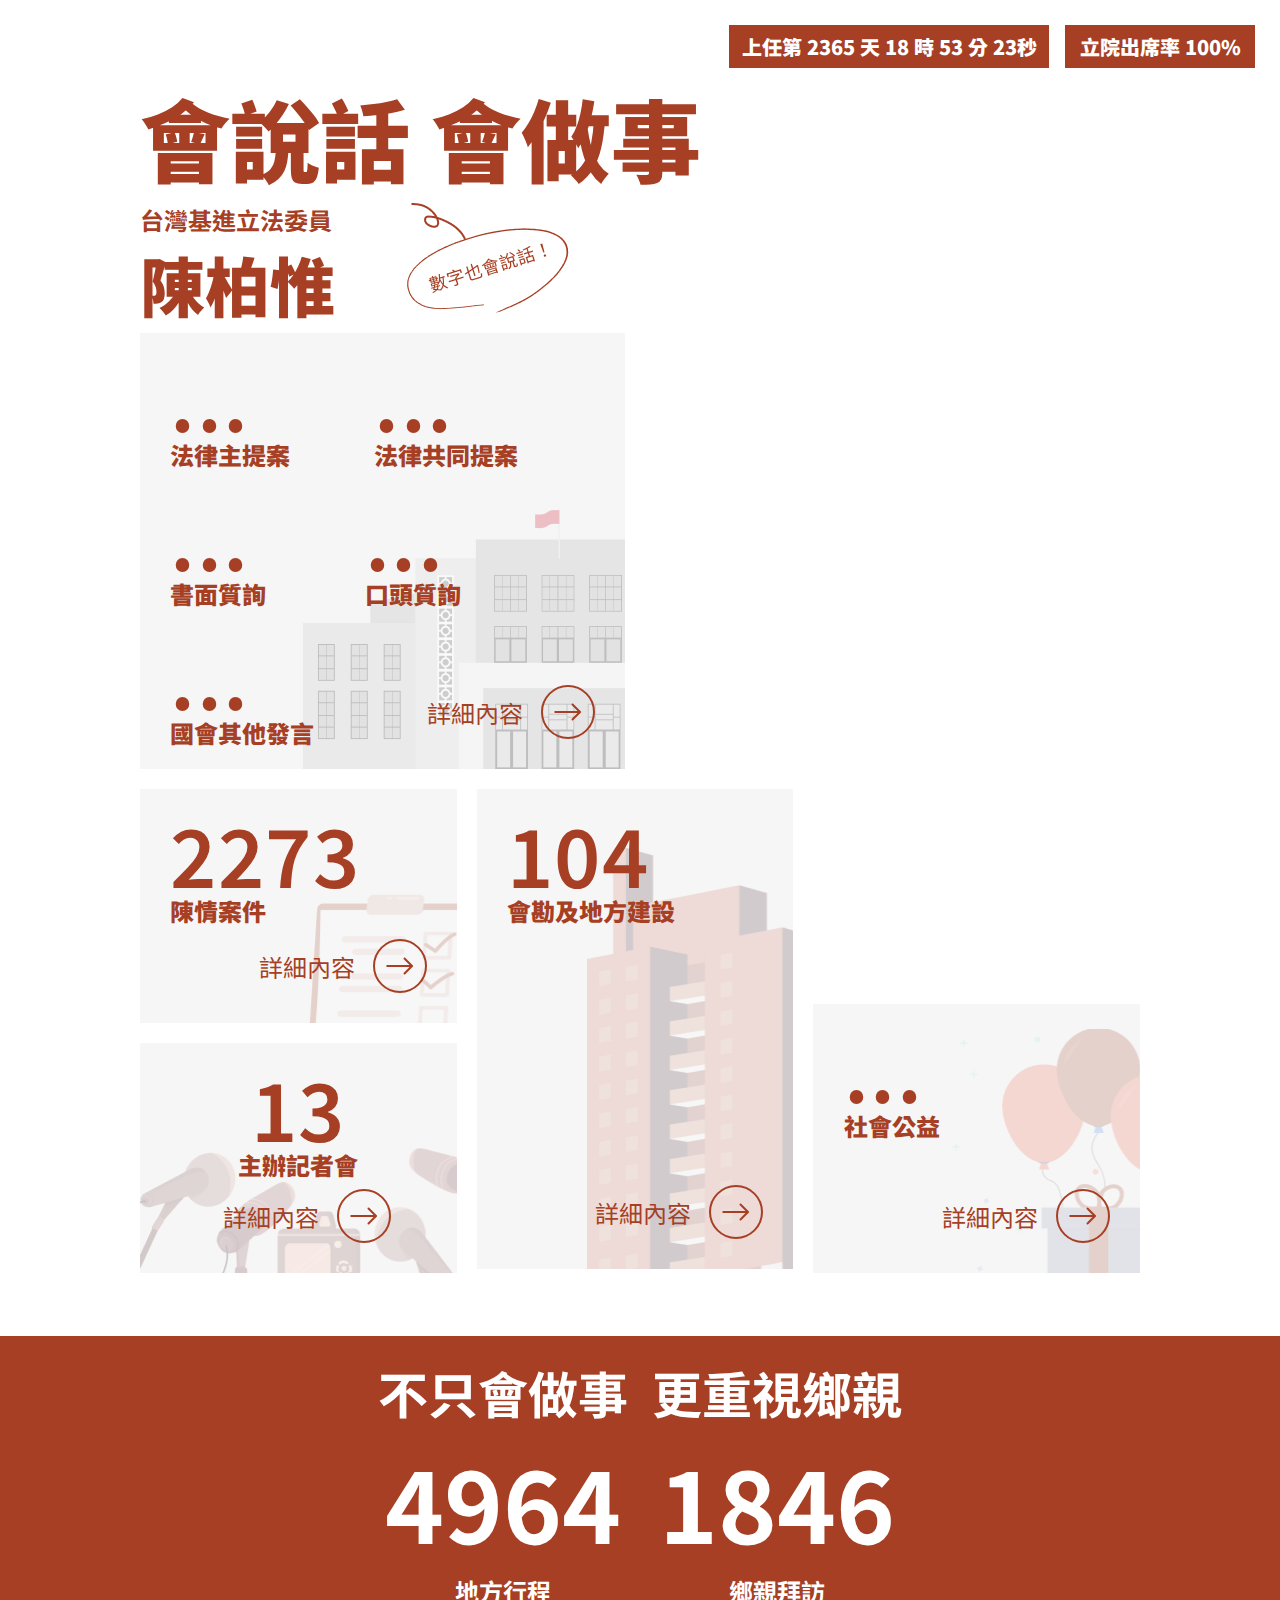
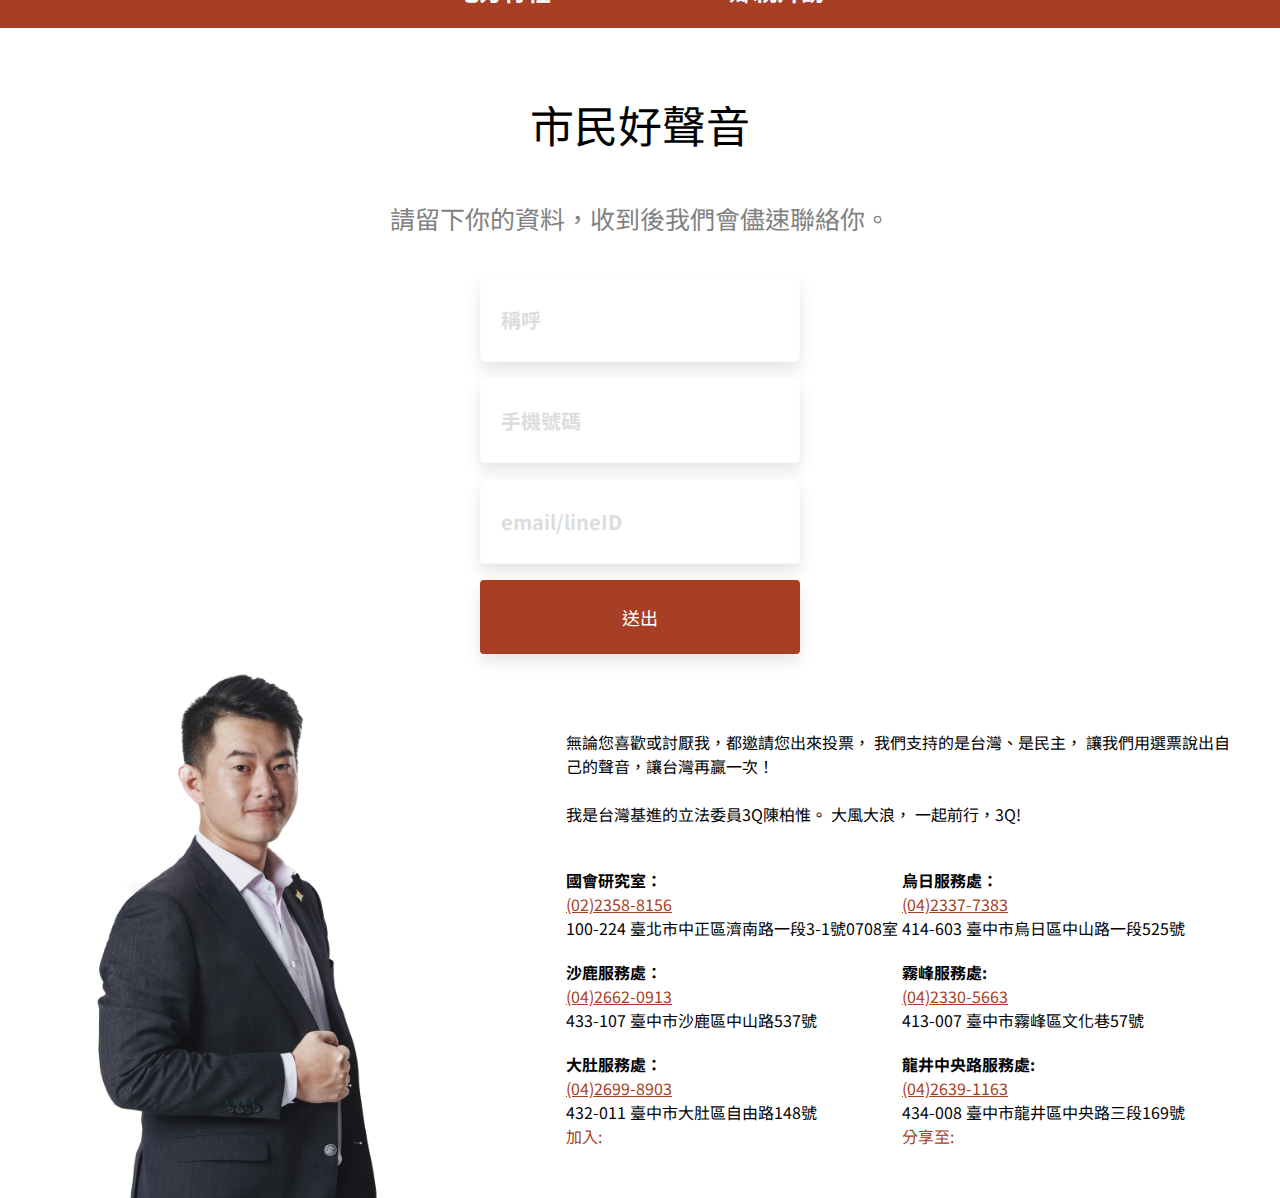
==== commit 790fe2d6: "13" ====
--- a/index.html
+++ b/index.html
@@ -22,6 +22,7 @@
   <!-- 我的CSS的extrenal -->
   <link rel="stylesheet" href="./css/style.css">
   <script src="./bluid/airtable.browser.js"></script>
+  <!-- 123456  -->
 </head>
 
 <body class="">
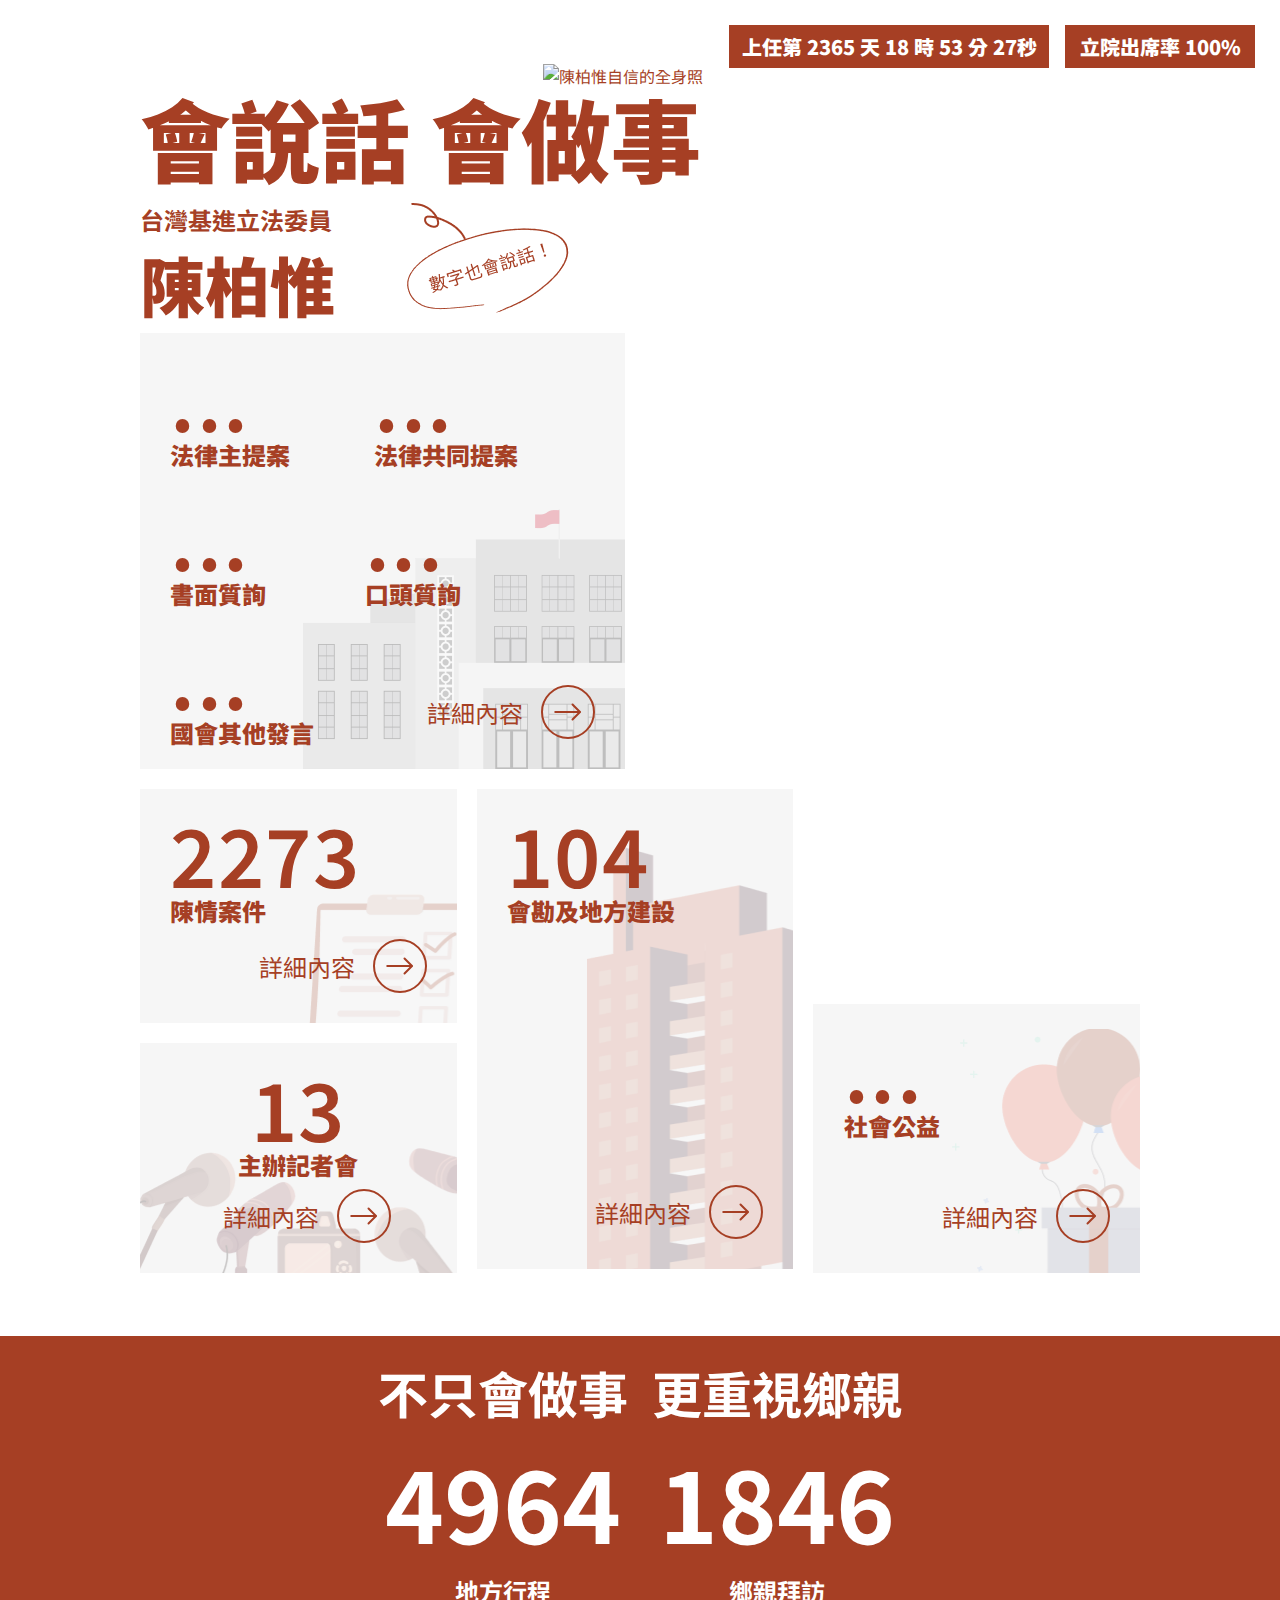
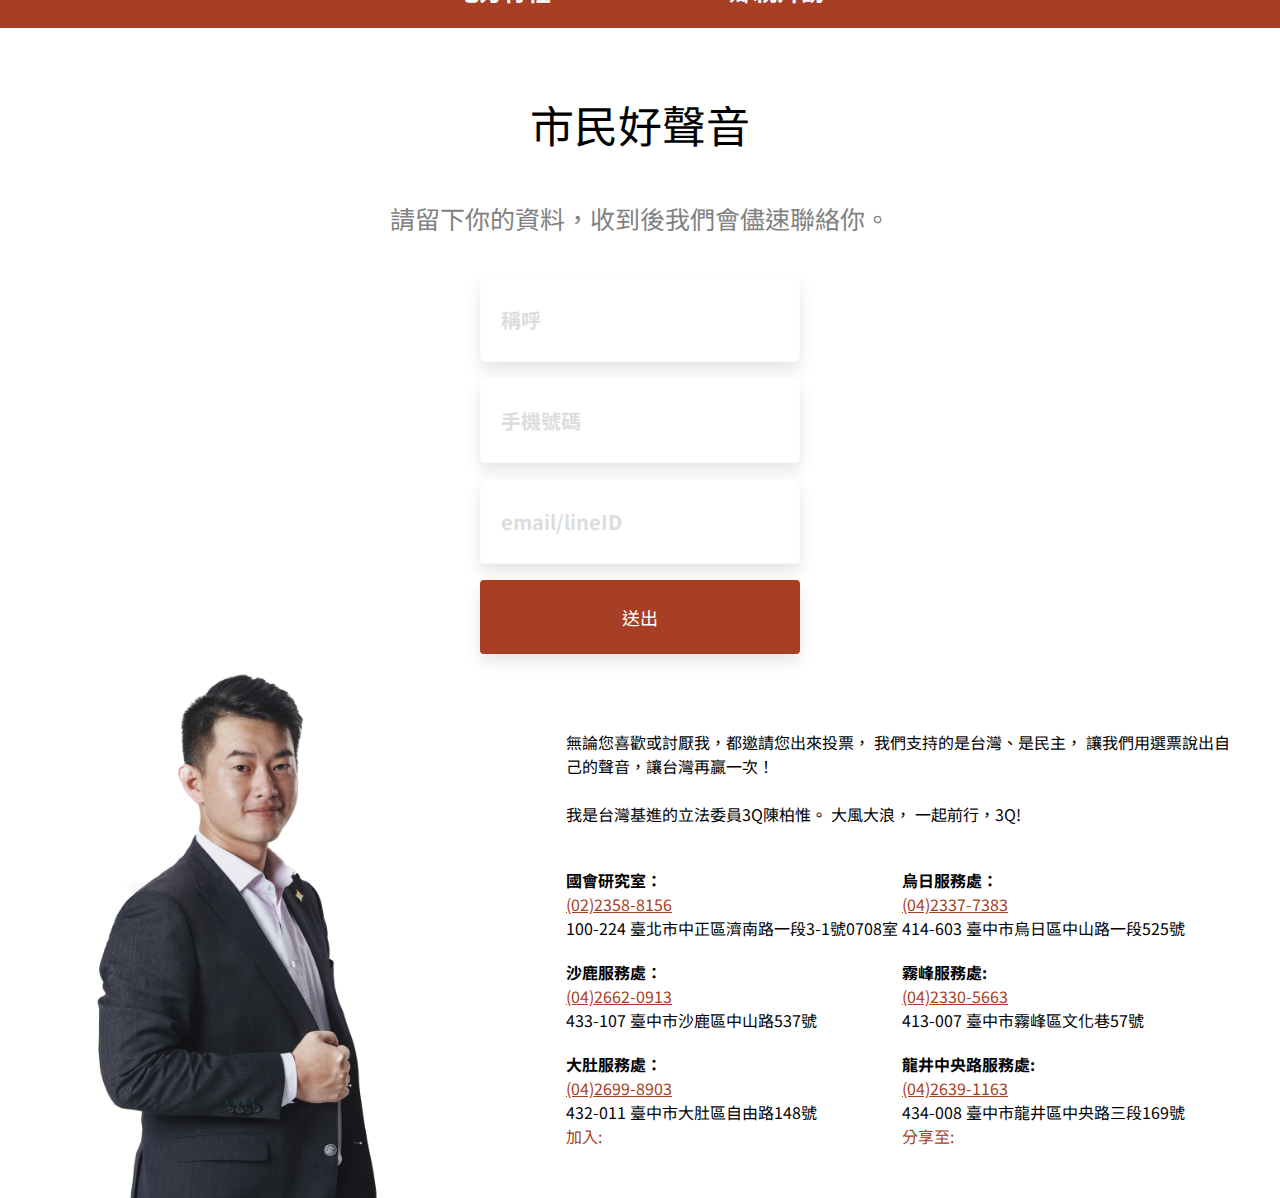
==== commit 5fa53199: "fix" ====
--- a/index.html
+++ b/index.html
@@ -22,7 +22,6 @@
   <!-- 我的CSS的extrenal -->
   <link rel="stylesheet" href="./css/style.css">
   <script src="./bluid/airtable.browser.js"></script>
-  <!-- 123456  -->
 </head>
 
 <body class="">
@@ -33,8 +32,7 @@
         alt="Taiwan-Radical-Wings-logo">
     </div>
     <nav class="header__nav">
-      <div class="header__title-container">
-        <div class="header__full-body-img2">
+      <div class="header__title-container"><div class="header__full-body-img2">
         <img
           src="https://s3-alpha-sig.figma.com/img/8d07/aaf3/433424eba52e7d8a1fb50b31cd6e1262?Expires=1669593600&Signature=JqG7V-uTU8tkUiOCFsxYhc4befCNFdH1fsJijh6Le9EjuMGvjbIZ6egx08x8joMirwkJOyzXDZn8gSp6WSmd3a31r1FrnN09jAqielm08kyIqPWKMMhlvfqykD1pLmrg4DtdauJSRQkctGaQksLOB64kgDIX~3nHw2LJVDaP8vwvXAhhMWE-p2vfDKPEmzORv0kQLbaOD62JBhUzBEMMOB23AAVUAOseO2pkgdPdK-KUYMCdMdjBi~nVXOuPF0EY6Q5KhZygZIsJYVSbhK2DKQLakn6x~WMEoktBMs5XbGDBsS3KOWQHo6PdUbd42OqRzIaodGRMDXtIEcSCaBIR3w__&Key-Pair-Id=APKAINTVSUGEWH5XD5UA"
           alt="陳柏惟自信的全身照" />
